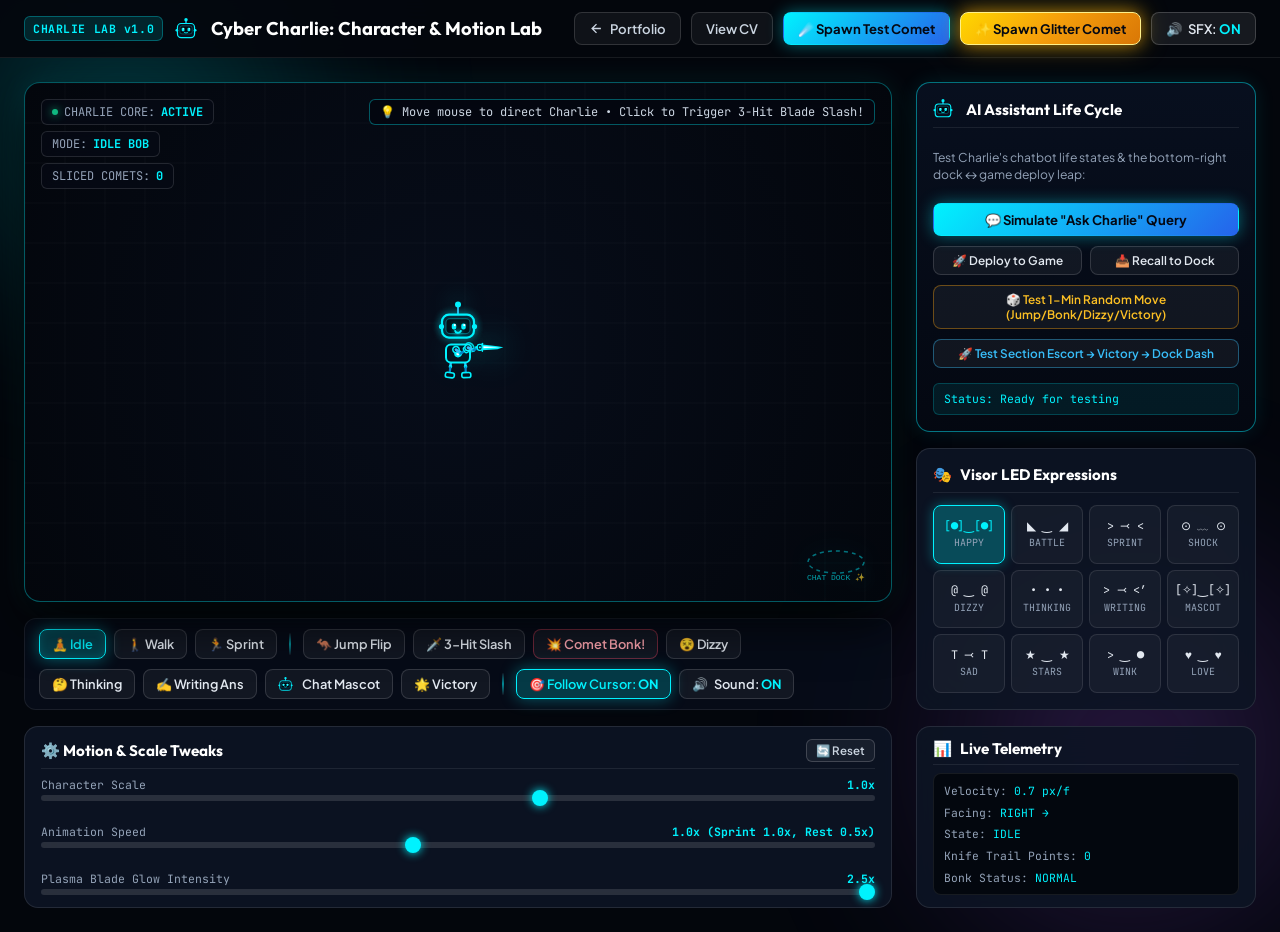
==== charlie-lab.html @ 0dcea4df "feat: integrate OpenAI Live LLM engine, Charlie Lab technical grounding & navigation, and mascot wri" ====
<!DOCTYPE html>
<html lang="en">

<head>
  <meta charset="UTF-8" />
  <meta name="viewport" content="width=device-width, initial-scale=1.0" />
  <title>Cyber Charlie Character Lab — Motion &amp; Expression Showcase</title>
  <meta name="description"
    content="Interactive Animation & Expression Lab for Charlie AI: Run cycle, walk cycle, jump, 3-hit knife slash, and cartoon hit reactions." />

  <!-- Google Fonts -->
  <link rel="preconnect" href="https://fonts.googleapis.com" />
  <link rel="preconnect" href="https://fonts.gstatic.com" crossorigin />
  <link
    href="https://fonts.googleapis.com/css2?family=JetBrains+Mono:wght@400;500;600;700&family=Outfit:wght@500;600;700;800&family=Plus+Jakarta+Sans:wght@400;500;600;700;800&display=swap"
    rel="stylesheet" />

  <link rel="icon" type="image/png" sizes="32x32" href="favicon-32x32.png" />
  <meta name="theme-color" content="#06080e" />

  <style>
    :root {
      --bg-main: #03060c;
      --bg-card: rgba(8, 14, 26, 0.85);
      --bg-panel: rgba(13, 20, 36, 0.9);
      --border-subtle: rgba(255, 255, 255, 0.08);
      --border-card: rgba(0, 242, 254, 0.3);
      --accent-cyan: #00f2fe;
      --accent-blue: #3b82f6;
      --accent-amber: #f59e0b;
      --accent-emerald: #10b981;
      --accent-rose: #f43f5e;
      --accent-violet: #a855f7;
      --font-sans: 'Plus Jakarta Sans', sans-serif;
      --font-mono: 'JetBrains Mono', monospace;
      --font-display: 'Outfit', sans-serif;
    }

    * {
      box-sizing: border-box;
      margin: 0;
      padding: 0;
    }

    body {
      background: var(--bg-main);
      color: #f8fafc;
      font-family: var(--font-sans);
      min-height: 100vh;
      overflow-x: hidden;
      display: flex;
      flex-direction: column;
    }

    /* Ambient Glows */
    .ambient-glow {
      position: fixed;
      pointer-events: none;
      border-radius: 50%;
      filter: blur(100px);
      z-index: 0;
      opacity: 0.35;
    }

    .glow-cyan {
      top: -100px;
      left: -100px;
      width: 450px;
      height: 450px;
      background: radial-gradient(circle, var(--accent-cyan), transparent 70%);
    }

    .glow-violet {
      bottom: -100px;
      right: -100px;
      width: 500px;
      height: 500px;
      background: radial-gradient(circle, var(--accent-violet), transparent 70%);
    }

    /* Top Bar */
    header.lab-topbar {
      position: sticky;
      top: 0;
      z-index: 100;
      background: rgba(4, 7, 14, 0.92);
      backdrop-filter: blur(16px);
      -webkit-backdrop-filter: blur(16px);
      border-bottom: 1px solid var(--border-subtle);
      padding: 12px 0;
      width: 100%;
    }

    .lab-topbar-container {
      max-width: 1320px;
      margin: 0 auto;
      padding: 0 24px;
      width: 100%;
      display: flex;
      align-items: center;
      justify-content: space-between;
      gap: 16px;
      box-sizing: border-box;
    }

    .lab-logo {
      display: flex;
      align-items: center;
      gap: 12px;
      color: #fff;
      cursor: default;
      user-select: none;
    }

    .lab-badge {
      font-family: var(--font-mono);
      font-size: 0.72rem;
      font-weight: 700;
      padding: 4px 8px;
      background: rgba(0, 242, 254, 0.12);
      color: var(--accent-cyan);
      border: 1px solid rgba(0, 242, 254, 0.3);
      border-radius: 6px;
      letter-spacing: 0.05em;
    }

    .lab-title {
      font-family: var(--font-display);
      font-size: 1.15rem;
      font-weight: 700;
      display: flex;
      align-items: center;
      gap: 8px;
    }

    .lab-nav-actions {
      display: flex;
      align-items: center;
      gap: 10px;
    }

    .btn {
      display: inline-flex;
      align-items: center;
      gap: 6px;
      padding: 7px 14px;
      font-size: 0.82rem;
      font-weight: 600;
      border-radius: 8px;
      cursor: pointer;
      text-decoration: none;
      transition: all 0.2s ease;
      border: 1px solid transparent;
      font-family: var(--font-sans);
    }

    .btn-ghost {
      background: rgba(255, 255, 255, 0.05);
      border-color: rgba(255, 255, 255, 0.14);
      color: #cbd5e1;
    }

    .btn-ghost:hover {
      background: rgba(255, 255, 255, 0.1);
      color: #fff;
    }

    .btn-primary {
      background: linear-gradient(135deg, #00f2fe 0%, #2563eb 100%);
      color: #040813;
      font-weight: 700;
      box-shadow: 0 0 16px rgba(0, 242, 254, 0.4);
    }

    .btn-primary:hover {
      box-shadow: 0 0 24px rgba(0, 242, 254, 0.6);
      transform: translateY(-1px);
    }

    .btn-secondary {
      background: rgba(255, 255, 255, 0.08);
      border-color: rgba(255, 255, 255, 0.18);
      color: #e2e8f0;
    }

    .btn-secondary:hover {
      background: rgba(255, 255, 255, 0.14);
      color: #fff;
    }

    .btn-glitter {
      background: linear-gradient(135deg, #ffd700 0%, #f59e0b 50%, #d97706 100%);
      color: #040813;
      font-weight: 700;
      border: 1px solid #fef08a;
      box-shadow: 0 0 16px rgba(245, 158, 11, 0.55), 0 0 28px rgba(255, 215, 0, 0.35);
      text-shadow: none;
    }

    .btn-glitter:hover {
      background: linear-gradient(135deg, #fff3a1 0%, #fbbf24 50%, #b45309 100%);
      box-shadow: 0 0 24px rgba(245, 158, 11, 0.85), 0 0 36px rgba(255, 215, 0, 0.55);
      transform: translateY(-1px);
      color: #000000;
    }

    /* Main Grid */
    main.lab-main {
      position: relative;
      z-index: 1;
      max-width: 1320px;
      margin: 0 auto;
      padding: 24px;
      width: 100%;
      display: grid;
      grid-template-columns: 1fr 340px;
      gap: 24px;
      flex: 1;
    }

    @media (max-width: 1024px) {
      main.lab-main {
        grid-template-columns: 1fr;
      }
    }

    /* Stage Canvas Area */
    .stage-container {
      display: flex;
      flex-direction: column;
      gap: 16px;
    }

    .canvas-card {
      position: relative;
      background: radial-gradient(circle at center, #070d1a 0%, #03060c 100%);
      border: 1px solid rgba(0, 242, 254, 0.35);
      border-radius: 16px;
      overflow: hidden;
      box-shadow: 0 20px 50px rgba(0, 0, 0, 0.8), 0 0 30px rgba(0, 242, 254, 0.1);
      height: 520px;
      cursor: crosshair !important;
    }

    #stageCanvas {
      width: 100%;
      height: 100%;
      display: block;
      cursor: crosshair !important;
    }

    /* Canvas Overlays */
    .stage-hud {
      position: absolute;
      top: 16px;
      left: 16px;
      right: 16px;
      display: flex;
      justify-content: space-between;
      align-items: flex-start;
      pointer-events: none;
      user-select: none;
      z-index: 10;
    }

    .hud-left-stack {
      display: flex;
      flex-direction: column;
      align-items: flex-start;
      gap: 6px;
    }

    .hud-chip {
      font-family: var(--font-mono);
      font-size: 0.75rem;
      padding: 4px 10px;
      border-radius: 6px;
      background: rgba(6, 10, 20, 0.85);
      border: 1px solid rgba(255, 255, 255, 0.12);
      backdrop-filter: blur(8px);
      display: inline-flex;
      align-items: center;
      gap: 6px;
      color: #94a3b8;
    }

    .hud-chip.hud-hint-chip {
      background: rgba(4, 7, 16, 0.85);
      border-color: rgba(0, 242, 254, 0.35);
      color: #cbd5e1;
      margin-left: auto;
      align-self: flex-start;
    }

    @media (max-width: 640px) {
      .stage-hud {
        flex-direction: column;
        gap: 8px;
      }

      .hud-chip.hud-hint-chip {
        margin-left: 0;
        align-self: stretch;
      }
    }

    .hud-chip strong {
      color: var(--accent-cyan);
    }

    .hud-dot {
      width: 6px;
      height: 6px;
      border-radius: 50%;
      background: var(--accent-emerald);
      box-shadow: 0 0 8px var(--accent-emerald);
      animation: pulseDot 1.5s infinite;
    }

    @keyframes pulseDot {

      0%,
      100% {
        opacity: 1;
        transform: scale(1);
      }

      50% {
        opacity: 0.4;
        transform: scale(0.8);
      }
    }

    /* Quick Action Strip below stage */
    .quick-actions-bar {
      display: flex;
      flex-direction: column;
      gap: 8px;
      background: var(--bg-card);
      border: 1px solid var(--border-subtle);
      border-radius: 12px;
      padding: 10px 14px;
      height: 92px;
      box-sizing: border-box;
      justify-content: space-between;
    }

    .quick-line {
      display: flex;
      align-items: center;
      gap: 8px;
      flex-wrap: wrap;
      width: 100%;
    }

    .quick-line.quick-line-bottom {
      justify-content: flex-start;
      gap: 8px;
    }

    .action-btn {
      background: rgba(255, 255, 255, 0.05);
      border: 1px solid rgba(255, 255, 255, 0.14);
      color: #e2e8f0;
      padding: 6px 12px;
      font-size: 0.8rem;
      font-weight: 600;
      border-radius: 8px;
      cursor: pointer;
      display: inline-flex;
      align-items: center;
      gap: 6px;
      transition: all 0.2s ease;
      font-family: var(--font-sans);
    }

    .action-btn:hover {
      background: rgba(0, 242, 254, 0.12);
      border-color: var(--accent-cyan);
      color: #fff;
      box-shadow: 0 0 12px rgba(0, 242, 254, 0.25);
    }

    .action-btn.active {
      background: rgba(0, 242, 254, 0.2);
      border-color: var(--accent-cyan);
      color: var(--accent-cyan);
      box-shadow: 0 0 16px rgba(0, 242, 254, 0.35);
    }

    /* Locomotion Base Stance Buttons (Idle / Walk / Sprint): Cyan Cyber Glow */
    .loco-btn.active {
      background: rgba(0, 242, 254, 0.22);
      border-color: var(--accent-cyan);
      color: var(--accent-cyan);
      box-shadow: 0 0 16px rgba(0, 242, 254, 0.40), inset 0 0 8px rgba(0, 242, 254, 0.15);
    }

    /* Action Trigger Buttons (Jump / Slash / Bonk / Dizzy / etc.): Amber Radiant Glow */
    .action-trigger-btn.active {
      background: rgba(245, 158, 11, 0.22);
      border-color: #f59e0b;
      color: #fbbf24;
      box-shadow: 0 0 16px rgba(245, 158, 11, 0.45), inset 0 0 8px rgba(245, 158, 11, 0.15);
    }

    .action-btn.btn-bonk {
      border-color: rgba(244, 63, 94, 0.4);
      color: #fda4af;
    }

    .action-btn.btn-bonk:hover {
      background: rgba(244, 63, 94, 0.2);
      border-color: var(--accent-rose);
      color: #fff;
      box-shadow: 0 0 16px rgba(244, 63, 94, 0.35);
    }

    .action-trigger-btn.btn-bonk.active {
      background: rgba(244, 63, 94, 0.26);
      border-color: var(--accent-rose);
      color: #fda4af;
      box-shadow: 0 0 16px rgba(244, 63, 94, 0.45);
    }

    /* Elegant Vertical Divider separating Base Movement from Action Triggers */
    .quick-divider {
      width: 1.5px;
      height: 22px;
      background: linear-gradient(180deg, rgba(255, 255, 255, 0.05) 0%, rgba(0, 242, 254, 0.55) 50%, rgba(255, 255, 255, 0.05) 100%);
      margin: 0 4px;
      align-self: center;
      flex-shrink: 0;
      border-radius: 1px;
    }

    /* Right Control Deck */
    .control-deck {
      display: flex;
      flex-direction: column;
      gap: 16px;
    }

    .control-card {
      background: var(--bg-panel);
      border: 1px solid rgba(255, 255, 255, 0.1);
      border-radius: 14px;
      padding: 16px;
      backdrop-filter: blur(20px);
    }

    #cardAiLifecycle {
      height: 350px;
      box-sizing: border-box;
      display: flex;
      flex-direction: column;
      justify-content: space-between;
      padding: 16px;
      overflow: hidden;
    }

    #cardAiLifecycle .button-stack {
      display: flex;
      flex-direction: column;
      gap: 7px;
    }

    #cardAiLifecycle #chatStatusText {
      margin-top: 6px !important;
      max-height: 70px;
      overflow-y: auto;
      overflow-x: hidden;
      overscroll-behavior: contain;
      box-sizing: border-box;
      line-height: 1.42;
      word-break: break-word;
      scrollbar-width: thin;
      scrollbar-color: rgba(0, 242, 254, 0.45) rgba(0, 242, 254, 0.05);
    }

    #cardAiLifecycle #chatStatusText::-webkit-scrollbar {
      width: 4px;
    }

    #cardAiLifecycle #chatStatusText::-webkit-scrollbar-track {
      background: rgba(0, 242, 254, 0.05);
      border-radius: 4px;
    }

    #cardAiLifecycle #chatStatusText::-webkit-scrollbar-thumb {
      background: rgba(0, 242, 254, 0.4);
      border-radius: 4px;
    }

    #cardAiLifecycle #chatStatusText::-webkit-scrollbar-thumb:hover {
      background: rgba(0, 242, 254, 0.85);
    }

    #cardVisorLed {
      height: 262px;
      box-sizing: border-box;
      display: flex;
      flex-direction: column;
      padding: 16px;
    }

    #cardVisorLed .face-grid {
      flex: 1;
      display: grid;
      grid-template-columns: repeat(4, 1fr);
      grid-template-rows: repeat(3, 1fr);
      gap: 6px;
    }

    #cardVisorLed .face-btn {
      padding: 5px 3px;
      justify-content: center;
      min-width: 0;
    }

    .control-card h3 {
      font-family: var(--font-display);
      font-size: 0.95rem;
      font-weight: 700;
      color: #fff;
      margin-bottom: 12px;
      display: flex;
      align-items: center;
      gap: 8px;
      border-bottom: 1px solid rgba(255, 255, 255, 0.08);
      padding-bottom: 8px;
    }

    .button-grid {
      display: grid;
      grid-template-columns: 1fr 1fr;
      gap: 8px;
    }

    .slider-row {
      display: flex;
      flex-direction: column;
      gap: 6px;
      margin-bottom: 12px;
    }

    #cardMotionTweaks,
    #cardTelemetry {
      height: 182px;
      box-sizing: border-box;
      display: flex;
      flex-direction: column;
      padding: 12px 16px;
    }

    #cardMotionTweaks h3,
    #cardTelemetry h3 {
      margin-bottom: 8px;
      padding-bottom: 6px;
    }

    #cardMotionTweaks .tweaks-slider-stack {
      flex: 1;
      display: flex;
      flex-direction: column;
      justify-content: space-between;
    }

    #cardMotionTweaks .slider-row {
      margin-bottom: 0;
      gap: 3px;
    }

    #cardTelemetry .telemetry-box {
      flex: 1;
      display: flex;
      flex-direction: column;
      justify-content: space-around;
      margin-bottom: 0;
      padding: 6px 10px;
      font-size: 0.71rem;
      line-height: 1.35;
    }

    @media (max-width: 1024px) {

      .quick-actions-bar,
      #cardAiLifecycle,
      #cardVisorLed,
      #cardMotionTweaks,
      #cardTelemetry {
        height: auto;
        min-height: 170px;
      }
    }

    .slider-label {
      display: flex;
      justify-content: space-between;
      font-family: var(--font-mono);
      font-size: 0.72rem;
      color: #94a3b8;
    }

    .slider-label span:last-child {
      color: var(--accent-cyan);
      font-weight: 700;
    }

    input[type="range"] {
      -webkit-appearance: none;
      width: 100%;
      height: 6px;
      border-radius: 3px;
      background: rgba(255, 255, 255, 0.12);
      outline: none;
    }

    input[type="range"]::-webkit-slider-thumb {
      -webkit-appearance: none;
      width: 16px;
      height: 16px;
      border-radius: 50%;
      background: var(--accent-cyan);
      box-shadow: 0 0 10px var(--accent-cyan);
      cursor: pointer;
    }

    /* Face Expression Buttons */
    .face-grid {
      display: grid;
      grid-template-columns: repeat(4, 1fr);
      grid-template-rows: repeat(3, 1fr);
      gap: 6px;
    }

    .face-btn {
      background: rgba(255, 255, 255, 0.04);
      border: 1px solid rgba(255, 255, 255, 0.1);
      border-radius: 8px;
      padding: 6px 3px;
      font-family: var(--font-mono);
      font-size: 0.75rem;
      color: #e2e8f0;
      cursor: pointer;
      display: flex;
      flex-direction: column;
      align-items: center;
      justify-content: center;
      gap: 3px;
      transition: all 0.2s ease;
      overflow: hidden;
    }

    .face-btn:hover {
      background: rgba(0, 242, 254, 0.15);
      border-color: var(--accent-cyan);
      color: #fff;
    }

    .face-btn.active {
      background: rgba(0, 242, 254, 0.25);
      border-color: var(--accent-cyan);
      color: var(--accent-cyan);
      box-shadow: 0 0 12px rgba(0, 242, 254, 0.35);
    }

    .face-preview {
      font-size: 0.74rem;
      white-space: nowrap !important;
      line-height: 1.1;
      letter-spacing: -0.3px;
      display: inline-block;
    }

    .face-tag {
      font-size: 0.62rem;
      text-transform: uppercase;
      color: #94a3b8;
    }

    /* Telemetry Diagnostics Box */
    .telemetry-box {
      font-family: var(--font-mono);
      font-size: 0.72rem;
      color: #94a3b8;
      background: rgba(3, 6, 12, 0.85);
      border: 1px solid rgba(255, 255, 255, 0.08);
      border-radius: 8px;
      padding: 10px;
      line-height: 1.6;
    }

    .telemetry-box strong {
      color: #e2e8f0;
    }

    .telemetry-val {
      color: var(--accent-cyan);
    }
  </style>
</head>

<body>
  <div class="ambient-glow glow-cyan"></div>
  <div class="ambient-glow glow-violet"></div>

  <!-- Top Bar -->
  <header class="lab-topbar">
    <div class="lab-topbar-container">
      <div class="lab-logo">
        <span class="lab-badge">CHARLIE LAB v1.0</span>
        <span class="lab-title">
          <svg width="22" height="22" viewBox="0 0 36 36" fill="none"
            style="vertical-align: -4px; display: inline-block; margin-right: 6px;">
            <line x1="18" y1="3" x2="18" y2="9" stroke="#38bdf8" stroke-width="2.2" stroke-linecap="round" />
            <circle cx="18" cy="3" r="2.8" fill="#00f2fe" />
            <rect x="4" y="9" width="28" height="23" rx="6" fill="#090f1f" stroke="#00f2fe" stroke-width="2" />
            <circle cx="3" cy="20" r="2.2" fill="#00f2fe" />
            <circle cx="33" cy="20" r="2.2" fill="#00f2fe" />
            <rect x="8" y="13" width="20" height="13" rx="3.5" fill="#02060f" stroke="rgba(0, 242, 254, 0.45)"
              stroke-width="1" />
            <rect x="11" y="16" width="4.5" height="5.5" rx="1.5" fill="#00f2fe" />
            <circle cx="14" cy="17.5" r="0.9" fill="#ffffff" />
            <rect x="20.5" y="16" width="4.5" height="5.5" rx="1.5" fill="#00f2fe" />
            <circle cx="23.5" cy="17.5" r="0.9" fill="#ffffff" />
            <path d="M15 23.5 Q18 26 21 23.5" stroke="#00f2fe" stroke-width="1.4" stroke-linecap="round" fill="none" />
          </svg>Cyber Charlie: Character &amp; Motion Lab
        </span>
      </div>

      <div class="lab-nav-actions">
        <a href="index.html" class="btn btn-ghost">
          <svg width="15" height="15" viewBox="0 0 24 24" fill="none" stroke="currentColor" stroke-width="2.2">
            <path d="M19 12H5M12 19l-7-7 7-7" />
          </svg>
          <span>Portfolio</span>
        </a>
        <a href="cv.html" class="btn btn-ghost"><span>View CV</span></a>
        <button type="button" class="btn btn-primary" id="spawnCometBtn">
          <span>☄️ Spawn Test Comet</span>
        </button>
        <button type="button" class="btn btn-glitter" id="spawnGlitterBtn"
          title="Spawn a Rare Celestial Glitter Comet (Catch/shatter to activate 5.5s Holo-Shield!)">
          <span>✨ Spawn Glitter Comet</span>
        </button>
        <button type="button" class="btn btn-secondary" id="btnLabSound" title="Toggle Lab Sound Effects (SFX)">
          <span id="labSoundIcon">🔊</span>
          <span>SFX: <strong id="labSoundState">ON</strong></span>
        </button>
      </div>
    </div>
  </header>

  <!-- Main Showcase Grid -->
  <main class="lab-main">

    <!-- Left Stage Canvas Column -->
    <div class="stage-container">
      <div class="canvas-card">
        <div class="stage-hud">
          <div class="hud-left-stack">
            <div class="hud-chip"><span class="hud-dot"></span> CHARLIE CORE: <strong>ACTIVE</strong></div>
            <div class="hud-chip">MODE: <strong id="hudMode">IDLE BOB</strong></div>
            <div class="hud-chip">SLICED COMETS: <strong id="hudSlices">0</strong></div>
          </div>
          <div class="hud-chip hud-hint-chip"><span>💡 Move mouse to direct Charlie &bull; Click to Trigger 3-Hit Blade
              Slash!</span></div>
        </div>

        <canvas id="stageCanvas"></canvas>
      </div>

      <!-- Quick Action Strip (Balanced 2-Line Layout with Vertical Separators) -->
      <div class="quick-actions-bar">
        <!-- Line 1: Locomotion Stance & Combat/Movement Stunts -->
        <div class="quick-line quick-line-top">
          <!-- Locomotion Stance Modes (Base Movement: Exactly one always active) -->
          <button type="button" class="action-btn loco-btn active" id="btnIdle" data-mode="idle"
            title="Combat Idle: Hover &amp; Bob while following cursor">🧘 Idle</button>
          <button type="button" class="action-btn loco-btn" id="btnWalk" data-mode="walk"
            title="Walk: Articulated Stride towards cursor">🚶 Walk</button>
          <button type="button" class="action-btn loco-btn" id="btnRun" data-mode="run"
            title="Sprint: Supersonic Run towards cursor">🏃 Sprint</button>

          <!-- Visual Vertical Separator between Base Locomotion State and Action Triggers -->
          <div class="quick-divider" title="Current Locomotion Mode | Action Stunts"></div>

          <!-- Action Triggers: Combat & Movement Stunts -->
          <button type="button" class="action-btn action-trigger-btn" id="btnJump" data-action="jump"
            title="Aerial 360° Somersault Flip">🦘 Jump Flip</button>
          <button type="button" class="action-btn action-trigger-btn" id="btnSlash" data-action="slash"
            title="Astra Plasma Blade 4-Phase Combo Slash">🗡️ 3-Hit Slash</button>
          <button type="button" class="action-btn action-trigger-btn btn-bonk" id="btnBonk" data-action="bonk"
            title="Comet Bonk Stun Simulation">💥 Comet Bonk!</button>
          <button type="button" class="action-btn action-trigger-btn" id="btnDizzy" data-action="dizzy"
            title="Dizzy Wobble &amp; Orbiting Stars">😵 Dizzy</button>
        </div>

        <!-- Line 2: AI Companion Modes, Victory, Vertical Separator & Laboratory System Controls -->
        <div class="quick-line quick-line-bottom">
          <!-- Companion & AI Action Stunts -->
          <button type="button" class="action-btn action-trigger-btn" id="btnThinking" data-action="thinking"
            title="AI Agent Thinking with Holographic Gear">🤔 Thinking</button>
          <button type="button" class="action-btn action-trigger-btn" id="btnWriting" data-action="writing"
            title="AI Agent Writing Answer on Holographic Pad">✍️ Writing Ans</button>
          <button type="button" class="action-btn action-trigger-btn" id="btnWaiting" data-action="waiting"
            title="Restful Chatbot Companion Mode">
            <svg width="15" height="15" viewBox="0 0 36 36" fill="none"
              style="vertical-align: -2px; display: inline-block; margin-right: 3px;">
              <line x1="18" y1="3" x2="18" y2="9" stroke="#38bdf8" stroke-width="2.2" stroke-linecap="round" />
              <circle cx="18" cy="3" r="2.8" fill="#00f2fe" />
              <rect x="4" y="9" width="28" height="23" rx="6" fill="#090f1f" stroke="#00f2fe" stroke-width="2" />
              <circle cx="3" cy="20" r="2.2" fill="#00f2fe" />
              <circle cx="33" cy="20" r="2.2" fill="#00f2fe" />
              <rect x="8" y="13" width="20" height="13" rx="3.5" fill="#02060f" stroke="rgba(0, 242, 254, 0.45)"
                stroke-width="1" />
              <rect x="11" y="16" width="4.5" height="5.5" rx="1.5" fill="#00f2fe" />
              <circle cx="14" cy="17.5" r="0.9" fill="#ffffff" />
              <rect x="20.5" y="16" width="4.5" height="5.5" rx="1.5" fill="#00f2fe" />
              <circle cx="23.5" cy="17.5" r="0.9" fill="#ffffff" />
              <path d="M15 23.5 Q18 26 21 23.5" stroke="#00f2fe" stroke-width="1.4" stroke-linecap="round"
                fill="none" />
            </svg>Chat Mascot
          </button>
          <button type="button" class="action-btn action-trigger-btn" id="btnVictory" data-action="victory"
            title="Celebratory Victory Spin &amp; Joy Sparks">🌟 Victory</button>

          <!-- Vertical Separator after Victory -->
          <div class="quick-divider" title="Victory | System Controls"></div>

          <!-- Secondary Options: Follow Cursor, Sound -->
          <button type="button" class="action-btn active" id="btnFollowMouse" title="Toggle real-time cursor following">
            <span>🎯 Follow Cursor: <strong id="followState">ON</strong></span>
          </button>
          <button type="button" class="action-btn" id="btnLabSoundQuick" title="Toggle Lab Sound Effects (SFX)">
            <span id="labSoundQuickIcon">🔊</span>
            <span>Sound: <strong id="labSoundQuickState">ON</strong></span>
          </button>
        </div>
      </div>

      <!-- Physics & Scale Controls -->
      <div class="control-card" id="cardMotionTweaks">
        <h3 style="display: flex; align-items: center; justify-content: space-between;">
          <span><span>⚙️</span> Motion &amp; Scale Tweaks</span>
          <button type="button" class="btn btn-ghost" id="btnResetTweaks"
            title="Reset Scale, Speed &amp; Glow to Defaults"
            style="padding: 3px 9px; font-size: 0.72rem; gap: 4px; border-radius: 6px; border-color: rgba(255,255,255,0.18);">
            <span>🔄 Reset</span>
          </button>
        </h3>

        <div class="tweaks-slider-stack">
          <div class="slider-row">
            <div class="slider-label">
              <span>Character Scale</span>
              <span id="scaleVal">1.0x</span>
            </div>
            <input type="range" id="scaleSlider" min="0.25" max="1.5" step="0.05" value="1.0" />
          </div>

          <div class="slider-row">
            <div class="slider-label">
              <span>Animation Speed</span>
              <span id="speedVal">1.0x (Sprint 1.0x, Rest 0.5x)</span>
            </div>
            <input type="range" id="speedSlider" min="0.2" max="2.0" step="0.1" value="1.0" />
          </div>

          <div class="slider-row">
            <div class="slider-label">
              <span>Plasma Blade Glow Intensity</span>
              <span id="glowVal">2.5x</span>
            </div>
            <input type="range" id="glowSlider" min="0.4" max="2.5" step="0.1" value="2.5" />
          </div>
        </div>
      </div>
    </div>

    <!-- Right Control Deck -->
    <aside class="control-deck">

      <!-- AI Assistant & Chatbot Life Cycle Simulator -->
      <div class="control-card" id="cardAiLifecycle"
        style="border-color: rgba(0, 242, 254, 0.45); background: linear-gradient(180deg, rgba(8, 16, 32, 0.95), rgba(4, 8, 18, 0.95)); box-shadow: 0 0 20px rgba(0, 242, 254, 0.1);">
        <h3>
          <span
            style="display: inline-flex; align-items: center; justify-content: center; vertical-align: middle; margin-right: 5px;">
            <svg width="20" height="20" viewBox="0 0 36 36" fill="none">
              <line x1="18" y1="3" x2="18" y2="9" stroke="#38bdf8" stroke-width="2.2" stroke-linecap="round" />
              <circle cx="18" cy="3" r="2.8" fill="#00f2fe" />
              <rect x="4" y="9" width="28" height="23" rx="6" fill="#090f1f" stroke="#00f2fe" stroke-width="2" />
              <circle cx="3" cy="20" r="2.2" fill="#00f2fe" />
              <circle cx="33" cy="20" r="2.2" fill="#00f2fe" />
              <rect x="8" y="13" width="20" height="13" rx="3.5" fill="#02060f" stroke="rgba(0, 242, 254, 0.45)"
                stroke-width="1" />
              <rect x="11" y="16" width="4.5" height="5.5" rx="1.5" fill="#00f2fe" />
              <circle cx="14" cy="17.5" r="0.9" fill="#ffffff" />
              <rect x="20.5" y="16" width="4.5" height="5.5" rx="1.5" fill="#00f2fe" />
              <circle cx="23.5" cy="17.5" r="0.9" fill="#ffffff" />
              <path d="M15 23.5 Q18 26 21 23.5" stroke="#00f2fe" stroke-width="1.4" stroke-linecap="round"
                fill="none" />
            </svg>
          </span>AI Assistant Life Cycle
        </h3>
        <p style="font-size: 0.76rem; color: #94a3b8; margin-bottom: 12px; line-height: 1.4;">
          Test Charlie's chatbot life states &amp; the bottom-right dock &harr; game deploy leap:
        </p>
        <div class="button-stack" style="display: flex; flex-direction: column; gap: 10px;">
          <button type="button" class="btn btn-primary" id="btnSimulateChat"
            style="width: 100%; justify-content: center;">
            <span>💬 Simulate "Ask Charlie" Query</span>
          </button>
          <div style="display: grid; grid-template-columns: 1fr 1fr; gap: 8px;">
            <button type="button" class="action-btn" id="btnDeployGame"
              style="justify-content: center; font-size: 0.74rem;">
              <span>🚀 Deploy to Game</span>
            </button>
            <button type="button" class="action-btn" id="btnRecallDock"
              style="justify-content: center; font-size: 0.74rem;">
              <span>📥 Recall to Dock</span>
            </button>
          </div>
          <button type="button" class="action-btn" id="btnSpontaneousTest"
            style="width: 100%; justify-content: center; font-size: 0.74rem; border-color: rgba(245, 158, 11, 0.4); color: #fbbf24;">
            <span>🎲 Test 1-Min Random Move (Jump/Bonk/Dizzy/Victory)</span>
          </button>
          <button type="button" class="action-btn" id="btnTestEscort"
            style="width: 100%; justify-content: center; font-size: 0.74rem; border-color: rgba(56, 189, 248, 0.4); color: #38bdf8;">
            <span>🚀 Test Section Escort &rarr; Victory &rarr; Dock Dash</span>
          </button>
        </div>
        <div id="chatStatusText"
          style="margin-top: 6px; font-family: var(--font-mono); font-size: 0.72rem; color: var(--accent-cyan); background: rgba(0,242,254,0.08); padding: 7px 10px; border-radius: 6px; border: 1px solid rgba(0,242,254,0.2); text-align: left; max-height: 70px; overflow-y: auto; overflow-x: hidden; box-sizing: border-box;">
          Status: Ready for testing
        </div>
      </div>

      <!-- Expression Matrix -->
      <div class="control-card" id="cardVisorLed">
        <h3><span>🎭</span> Visor LED Expressions</h3>
        <div class="face-grid">
          <button type="button" class="face-btn active" data-face="happy" title="Happy Cyber Visor">
            <span class="face-preview">[●]‿[●]</span>
            <span class="face-tag">Happy</span>
          </button>
          <button type="button" class="face-btn" data-face="battle" title="Combat Battle Visor">
            <span class="face-preview">◣ ‿ ◢</span>
            <span class="face-tag">Battle</span>
          </button>
          <button type="button" class="face-btn" data-face="sprint" title="Supersonic Sprint Visor">
            <span class="face-preview">&gt; ⤙ &lt;</span>
            <span class="face-tag">Sprint</span>
          </button>
          <button type="button" class="face-btn" data-face="shocked" title="Electric Shock Visor">
            <span class="face-preview">⊙ ﹏ ⊙</span>
            <span class="face-tag">Shock</span>
          </button>
          <button type="button" class="face-btn" data-face="dizzy" title="Dizzy Stun Visor">
            <span class="face-preview">@ ‿ @</span>
            <span class="face-tag">Dizzy</span>
          </button>
          <button type="button" class="face-btn" data-face="thinking" title="Thinking Visor">
            <span class="face-preview">• • •</span>
            <span class="face-tag">Thinking</span>
          </button>
          <button type="button" class="face-btn" data-face="writing" title="Focused Writing Visor (Sweat Drop)">
            <span class="face-preview">&gt; ⤙ &lt;’</span>
            <span class="face-tag">Writing</span>
          </button>
          <button type="button" class="face-btn" data-face="waiting" title="AI Chatbot Mascot Visor">
            <span class="face-preview">[✧]‿[✧]</span>
            <span class="face-tag">Mascot</span>
          </button>
          <button type="button" class="face-btn" data-face="sad" title="Sad Visor">
            <span class="face-preview">T ⤙ T</span>
            <span class="face-tag">Sad</span>
          </button>
          <button type="button" class="face-btn" data-face="victory" title="Celebratory Stars Visor">
            <span class="face-preview">★ ‿ ★</span>
            <span class="face-tag">Stars</span>
          </button>
          <button type="button" class="face-btn" data-face="wink" title="Playful Wink Visor">
            <span class="face-preview">&gt; ‿ ●</span>
            <span class="face-tag">Wink</span>
          </button>
          <button type="button" class="face-btn" data-face="love" title="Cyber Pink Heart Eyes Visor">
            <span class="face-preview">♥ ‿ ♥</span>
            <span class="face-tag">Love</span>
          </button>
        </div>
      </div>

      <!-- Live Telemetry Box -->
      <div class="control-card" id="cardTelemetry">
        <h3><span>📊</span> Live Telemetry</h3>
        <div class="telemetry-box">
          <div>Velocity: <span class="telemetry-val" id="telSpeed">0.0 px/f</span></div>
          <div>Facing: <span class="telemetry-val" id="telFacing">RIGHT &rarr;</span></div>
          <div>State: <span class="telemetry-val" id="telState">IDLE</span></div>
          <div>Knife Trail Points: <span class="telemetry-val" id="telTrails">0</span></div>
          <div>Bonk Status: <span class="telemetry-val" id="telBonk">NORMAL</span></div>
        </div>
      </div>

    </aside>

  </main>

  <script>
    /* =========================================================================
       Cyber Charlie Lab Sound Effects Engine (Procedural Web Audio Synth)
       ========================================================================= */
    class LabSoundEngine {
      constructor() {
        this.ctx = null;
        this.isMuted = false;
        try {
          this.isMuted = localStorage.getItem('charlie_lab_sfx_muted') === 'true';
        } catch (e) { }
      }

      init() {
        if (this.ctx) return;
        try {
          const AudioCtx = window.AudioContext || window.webkitAudioContext;
          this.ctx = new AudioCtx();
        } catch (e) {
          console.warn('Web Audio not supported', e);
        }
      }

      ensureContext() {
        this.init();
        if (this.ctx && this.ctx.state === 'suspended') {
          this.ctx.resume().catch(() => { });
        }
      }

      setMuted(muted) {
        this.isMuted = muted;
        try {
          localStorage.setItem('charlie_lab_sfx_muted', muted ? 'true' : 'false');
        } catch (e) { }
      }

      toggleMute() {
        this.setMuted(!this.isMuted);
        return this.isMuted;
      }

      playLaserSlice() {
        if (this.isMuted) return;
        this.ensureContext();
        if (!this.ctx) return;
        try {
          const now = this.ctx.currentTime;
          const osc = this.ctx.createOscillator();
          const gain = this.ctx.createGain();
          osc.type = 'sawtooth';
          osc.frequency.setValueAtTime(880, now);
          osc.frequency.exponentialRampToValueAtTime(220, now + 0.08);
          gain.gain.setValueAtTime(0.20, now);
          gain.gain.exponentialRampToValueAtTime(0.001, now + 0.09);
          osc.connect(gain);
          gain.connect(this.ctx.destination);
          osc.start(now);
          osc.stop(now + 0.10);
        } catch (e) { }
      }

      playLaserDeflect() {
        if (this.isMuted) return;
        this.ensureContext();
        if (!this.ctx) return;
        try {
          const now = this.ctx.currentTime;
          const osc = this.ctx.createOscillator();
          const gain = this.ctx.createGain();
          osc.type = 'sawtooth';
          osc.frequency.setValueAtTime(1400, now);
          osc.frequency.exponentialRampToValueAtTime(380, now + 0.11);
          gain.gain.setValueAtTime(0.22, now);
          gain.gain.exponentialRampToValueAtTime(0.001, now + 0.11);
          osc.connect(gain);
          gain.connect(this.ctx.destination);
          osc.start(now);
          osc.stop(now + 0.12);
        } catch (e) { }
      }

      playComboDing() {
        if (this.isMuted) return;
        this.ensureContext();
        if (!this.ctx) return;
        try {
          const now = this.ctx.currentTime;
          const osc = this.ctx.createOscillator();
          const gain = this.ctx.createGain();
          osc.type = 'sine';
          osc.frequency.setValueAtTime(1046.50, now);
          osc.frequency.exponentialRampToValueAtTime(1318.51, now + 0.08);
          gain.gain.setValueAtTime(0.25, now);
          gain.gain.exponentialRampToValueAtTime(0.001, now + 0.22);
          osc.connect(gain);
          gain.connect(this.ctx.destination);
          osc.start(now);
          osc.stop(now + 0.24);
        } catch (e) { }
      }

      playJump() {
        if (this.isMuted) return;
        this.ensureContext();
        if (!this.ctx) return;
        try {
          const now = this.ctx.currentTime;
          const osc = this.ctx.createOscillator();
          const gain = this.ctx.createGain();
          osc.type = 'sine';
          osc.frequency.setValueAtTime(320, now);
          osc.frequency.exponentialRampToValueAtTime(880, now + 0.18);
          gain.gain.setValueAtTime(0.22, now);
          gain.gain.exponentialRampToValueAtTime(0.001, now + 0.22);
          osc.connect(gain);
          gain.connect(this.ctx.destination);
          osc.start(now);
          osc.stop(now + 0.24);
        } catch (e) { }
      }

      playBonk() {
        if (this.isMuted) return;
        this.ensureContext();
        if (!this.ctx) return;
        try {
          const now = this.ctx.currentTime;
          const osc = this.ctx.createOscillator();
          const gain = this.ctx.createGain();
          osc.type = 'triangle';
          osc.frequency.setValueAtTime(440, now);
          osc.frequency.exponentialRampToValueAtTime(140, now + 0.16);
          gain.gain.setValueAtTime(0.32, now);
          gain.gain.exponentialRampToValueAtTime(0.001, now + 0.18);
          osc.connect(gain);
          gain.connect(this.ctx.destination);
          osc.start(now);
          osc.stop(now + 0.20);
        } catch (e) { }
      }

      playDizzy() {
        if (this.isMuted) return;
        this.ensureContext();
        if (!this.ctx) return;
        try {
          const now = this.ctx.currentTime;
          const osc = this.ctx.createOscillator();
          const gain = this.ctx.createGain();
          osc.type = 'sine';
          osc.frequency.setValueAtTime(520, now);
          osc.frequency.linearRampToValueAtTime(420, now + 0.12);
          osc.frequency.linearRampToValueAtTime(480, now + 0.24);
          osc.frequency.linearRampToValueAtTime(360, now + 0.38);
          osc.frequency.linearRampToValueAtTime(260, now + 0.55);
          gain.gain.setValueAtTime(0.24, now);
          gain.gain.exponentialRampToValueAtTime(0.001, now + 0.58);
          osc.connect(gain);
          gain.connect(this.ctx.destination);
          osc.start(now);
          osc.stop(now + 0.60);
        } catch (e) { }
      }

      playFanfare() {
        if (this.isMuted) return;
        this.ensureContext();
        if (!this.ctx) return;
        try {
          const now = this.ctx.currentTime;
          const chord = [523.25, 659.25, 783.99, 1046.50];
          chord.forEach((freq, idx) => {
            const start = now + (idx * 0.07);
            const osc = this.ctx.createOscillator();
            const gain = this.ctx.createGain();
            osc.type = 'triangle';
            osc.frequency.setValueAtTime(freq, start);
            gain.gain.setValueAtTime(0.001, start);
            gain.gain.linearRampToValueAtTime(0.26, start + 0.02);
            gain.gain.exponentialRampToValueAtTime(0.001, start + (idx === 3 ? 0.45 : 0.15));
            osc.connect(gain);
            gain.connect(this.ctx.destination);
            osc.start(start);
            osc.stop(start + 0.50);
          });
        } catch (e) { }
      }
    }

    const sound = new LabSoundEngine();

    // Global gesture unlock for lab audio
    ['click', 'pointerdown', 'keydown', 'touchstart'].forEach(evt => {
      window.addEventListener(evt, () => sound.ensureContext(), { passive: true });
    });

    /* =========================================================================
       Cyber Charlie Character Engine (Standalone Prototype & Preview)
       ========================================================================= */
    const canvas = document.getElementById('stageCanvas');
    const ctx = canvas.getContext('2d');

    // UI Hooks
    const hudMode = document.getElementById('hudMode');
    const hudSlices = document.getElementById('hudSlices');
    const telSpeed = document.getElementById('telSpeed');
    const telFacing = document.getElementById('telFacing');
    const telState = document.getElementById('telState');
    const telTrails = document.getElementById('telTrails');
    const telBonk = document.getElementById('telBonk');
    const scaleSlider = document.getElementById('scaleSlider');
    const scaleVal = document.getElementById('scaleVal');
    const speedSlider = document.getElementById('speedSlider');
    const speedVal = document.getElementById('speedVal');
    const glowSlider = document.getElementById('glowSlider');
    const glowVal = document.getElementById('glowVal');
    const followBtn = document.getElementById('btnFollowMouse');
    const followState = document.getElementById('followState');

    let slicedCount = 0;
    let followCursor = true;
    let charlieScale = 1.0;
    let animSpeed = 1.0;
    let glowMult = 2.5;

    // Resize Canvas
    function resizeCanvas() {
      const rect = canvas.getBoundingClientRect();
      canvas.width = rect.width * window.devicePixelRatio;
      canvas.height = rect.height * window.devicePixelRatio;
      ctx.scale(window.devicePixelRatio, window.devicePixelRatio);
    }
    window.addEventListener('resize', resizeCanvas);
    resizeCanvas();

    // Mouse Coordinates
    const mouse = {
      x: canvas.clientWidth / 2,
      y: canvas.clientHeight / 2,
      isHovered: false
    };

    canvas.addEventListener('mousemove', (e) => {
      const rect = canvas.getBoundingClientRect();
      mouse.x = e.clientX - rect.left;
      mouse.y = e.clientY - rect.top;
      mouse.isHovered = true;
    });

    canvas.addEventListener('mouseleave', () => {
      mouse.isHovered = false;
    });

    // Test Comets Array
    const comets = [];
    let sliceCount = 0;

    class TestComet {
      constructor(x, y, isGlittery = false) {
        this.x = x || Math.random() * canvas.clientWidth;
        this.y = y || -40;
        this.isGlittery = isGlittery;
        this.vx = (Math.random() - 0.5) * 1.5;
        this.vy = isGlittery ? 2.0 : (Math.random() * 2.5 + 2.0);
        this.radius = isGlittery ? 15 : (Math.random() * 8 + 12);
        this.color = isGlittery ? '#ffd700' : (Math.random() > 0.5 ? '#00f2fe' : '#f59e0b');
        this.isSliced = false;
        this.sliceAngle = 0;
        this.glitterAngle = Math.random() * Math.PI * 2;
      }
      update() {
        this.x += this.vx;
        this.y += this.vy;
        if (this.isGlittery) {
          this.glitterAngle += 0.08;
          if (Math.random() < 0.25) {
            addSparks(this.x, this.y, Math.random() > 0.5 ? '#ffd700' : '#00f2fe', 1);
          }
        }
      }
      draw(c) {
        c.save();
        if (this.isGlittery) {
          // 1. Radiant celestial tail streak
          const tailX = this.x - (this.vx * 14);
          const tailY = this.y - (this.vy * 14);
          const tailGrad = c.createLinearGradient(this.x, this.y, tailX, tailY);
          tailGrad.addColorStop(0, '#fffbeb');
          tailGrad.addColorStop(0.25, '#ffd700');
          tailGrad.addColorStop(0.65, '#00f2fe');
          tailGrad.addColorStop(1, 'transparent');
          c.beginPath();
          c.moveTo(this.x, this.y);
          c.lineTo(tailX, tailY);
          c.strokeStyle = tailGrad;
          c.lineWidth = 4.2;
          c.lineCap = 'round';
          c.shadowColor = '#ffd700';
          c.shadowBlur = 18;
          c.stroke();

          // 2. Radiant iridescent gold & cyan celestial aura
          c.shadowColor = '#ffd700';
          c.shadowBlur = 24;
          const radGrad = c.createRadialGradient(this.x, this.y, 2, this.x, this.y, this.radius * 1.8);
          radGrad.addColorStop(0, 'rgba(255, 255, 255, 0.98)');
          radGrad.addColorStop(0.25, 'rgba(255, 215, 0, 0.88)');
          radGrad.addColorStop(0.65, 'rgba(0, 242, 254, 0.50)');
          radGrad.addColorStop(1, 'transparent');
          c.fillStyle = radGrad;
          c.beginPath();
          c.arc(this.x, this.y, this.radius * 1.8, 0, Math.PI * 2);
          c.fill();

          // 3. Solid Brilliant Pure White Core
          c.beginPath();
          c.arc(this.x, this.y, 4.5, 0, Math.PI * 2);
          c.fillStyle = '#ffffff';
          c.shadowColor = '#00f2fe';
          c.shadowBlur = 12;
          c.fill();

          // 4. Rotating diamond stardust sparkles (✦)
          for (let s = 0; s < 3; s++) {
            const a = this.glitterAngle + (s * Math.PI * 2 / 3);
            const sx = this.x + Math.cos(a) * (this.radius + 8);
            const sy = this.y + Math.sin(a) * (this.radius + 8);
            c.fillStyle = s === 0 ? '#ffd700' : (s === 1 ? '#00f2fe' : '#ffffff');
            c.beginPath();
            c.moveTo(sx, sy - 6);
            c.lineTo(sx + 3.5, sy);
            c.lineTo(sx, sy + 6);
            c.lineTo(sx - 3.5, sy);
            c.closePath();
            c.fill();
          }
        } else {
          c.shadowColor = this.color;
          c.shadowBlur = 16;
          c.fillStyle = this.color;
          c.beginPath();
          c.arc(this.x, this.y, this.radius, 0, Math.PI * 2);
          c.fill();
        }
        c.restore();
      }
    }

    // Spark Particles Array
    const sparks = [];
    function addSparks(x, y, color, count = 8) {
      for (let i = 0; i < count; i++) {
        const angle = Math.random() * Math.PI * 2;
        const spd = Math.random() * 4 + 1.5;
        sparks.push({
          x, y,
          vx: Math.cos(angle) * spd,
          vy: Math.sin(angle) * spd,
          alpha: 1.0,
          color: color || '#00f2fe',
          size: Math.random() * 3 + 1.5
        });
      }
    }

    // Spawn Comet Button
    document.getElementById('spawnCometBtn').addEventListener('click', () => {
      comets.push(new TestComet(canvas.clientWidth / 2 + (Math.random() - 0.5) * 200, -20, false));
    });

    // Spawn Glitter Comet Button
    const spawnGlitterBtn = document.getElementById('spawnGlitterBtn');
    if (spawnGlitterBtn) {
      spawnGlitterBtn.addEventListener('click', () => {
        comets.push(new TestComet(canvas.clientWidth / 2 + (Math.random() - 0.5) * 200, -20, true));
        try { sound.playLaserDeflect(); } catch (e) { }
      });
    }

    // Click on canvas to trigger combat slice or shatter comets
    canvas.addEventListener('click', (e) => {
      e.preventDefault();
      if (!followCursor) {
        followCursor = true;
        followState.textContent = 'ON';
        followBtn.classList.add('active');
        if (charlie.state === 'waiting') {
          charlie.state = 'idle';
          charlie.face = 'happy';
        }
      }

      // Check if user directly clicked a falling comet
      for (let i = comets.length - 1; i >= 0; i--) {
        const c = comets[i];
        if (Math.hypot(c.x - mouse.x, c.y - mouse.y) < c.radius + 18) {
          addSparks(c.x, c.y, c.isGlittery ? '#ffd700' : c.color, 18);
          if (c.isGlittery) {
            charlie.isShielded = true;
            charlie.shieldTimer = 330; // 5.5s Holo-Shield power-up!
            charlie.setEmote('🛡️ GLITTER SHIELD! (5s)', 100);
            const shieldEl = document.getElementById('shieldState');
            if (shieldEl) {
              shieldEl.textContent = 'ACTIVE (5.5s)';
              shieldEl.style.color = '#00f2fe';
            }
            charlie.triggerVictory();
            sound.playComboDing();
            sound.playFanfare();
          } else {
            sound.playLaserSlice();
          }
          comets.splice(i, 1);
          sliceCount = (sliceCount || 0) + 1;
          if (hudSlices) hudSlices.textContent = sliceCount;
          return;
        }
      }

      charlie.triggerRandomCombatAction();
    });

    /* =========================================================================
       Cyber Charlie Character Class (High-Precision Articulated Engine)
       ========================================================================= */
    class CyberCharlie {
      constructor() {
        this.x = canvas.clientWidth / 2;
        this.y = canvas.clientHeight / 2 + 50;
        this.targetX = this.x;
        this.targetY = this.y;
        this.vx = 0;
        this.vy = 0;
        this.facing = 1; // 1 = right, -1 = left

        // Animation States
        this.state = 'idle'; // idle, walk, run, jump, slash, bonk, dizzy, victory, thinking, writing, waiting, deploying
        this.locomotionMode = 'idle'; // 'idle', 'walk', 'run'
        this.face = 'happy'; // happy, battle, sprint, shocked, dizzy, sad, victory, wink, love, thinking, writing, waiting
        this.prevFace = 'happy';
        this.faceTimer = 0;
        this.animTimer = 0;
        this.blinkTimer = 0;
        this.bonkTimer = 0;
        this.dizzyTimer = 0;
        this.dizzyAngle = 0;

        // Chatbot Lifecycle & Supersonic Dash Mechanics
        this.deployTimer = 0;
        this.deployStartX = 0;
        this.deployStartY = 0;
        this.deployTargetX = 0;
        this.deployTargetY = 0;
        this.dashType = 'to_cursor'; // 'to_cursor' or 'to_dock'
        this.afterimages = [];

        // Action Timers & Sequences
        this.slashPhase = 0; // 1 = high cleave, 2 = overhead smite, 3 = cyclone
        this.slashTimer = 0;
        this.slashMax = 28;

        this.jumpTimer = 0;
        this.jumpMax = 72;
        this.jumpStartX = 0;
        this.jumpStartY = 0;
        this.jumpLandedSpark = false;

        this.victoryTimer = 0;
        this.victoryMax = 110;
        this.twirlAngle = 0;

        // Spontaneous Personality Engine (~45s - 75s intervals)
        this.spontaneousTimer = 0;
        this.spontaneousNextInterval = Math.floor(2700 + Math.random() * 1800);
        this.isSpontaneousAction = false;
        this.isShielded = false;
        this.manualShieldActive = false;
        this.shieldTimer = 0;
        this.emoteText = '';
        this.emoteTimer = 0;

        // Action Stunt Auto-Stop Timers
        this.thinkTimer = 0;
        this.thinkMax = 160; // ~2.6s
        this.writeTimer = 0;
        this.writeMax = 180; // ~3.0s
        this.waitingTimer = 0;
        this.waitingMax = 180; // ~3.0s

        // Blade Ribbon Trails
        this.bladeTrails = [];
      }

      setMode(mode) {
        if (mode === 'idle' || mode === 'walk' || mode === 'run') {
          this.locomotionMode = mode;
        }
        this.state = mode;
        hudMode.textContent = mode === 'run' ? 'SUPERSONIC SPRINT' : (mode === 'walk' ? 'WALK STRIDE' : (mode === 'idle' ? 'IDLE BOB' : mode.toUpperCase()));
        telState.textContent = mode.toUpperCase();

        if (this.faceTimer <= 0) {
          if (mode === 'run') this.face = 'sprint';
          else if (mode === 'walk') this.face = 'happy';
          else if (mode === 'slash') this.face = 'battle';
          else if (mode === 'bonk') this.face = 'shocked';
          else if (mode === 'dizzy') {
            this.face = 'dizzy';
            this.dizzyTimer = 180;
          }
          else if (mode === 'thinking') {
            this.face = 'thinking';
            this.thinkTimer = 0;
          }
          else if (mode === 'writing') {
            this.face = 'writing';
            this.writeTimer = 0;
          }
          else if (mode === 'waiting') {
            this.face = 'waiting';
            this.waitingTimer = 0;
          }
          else if (mode === 'victory') {
            this.face = 'victory';
            this.victoryTimer = 0;
          }
          else if (mode === 'idle') this.face = 'happy';
        }

        // Sync buttons
        document.querySelectorAll('.face-btn').forEach(btn => {
          btn.classList.toggle('active', btn.getAttribute('data-face') === this.face);
        });

        if (typeof syncLocoUI === 'function') syncLocoUI();
      }

      setTemporaryExpression(faceName, durationSeconds = 3.0) {
        // Record prior face if not currently in a temporary expression
        if (this.faceTimer <= 0) {
          this.prevFace = this.face;
        }
        this.face = faceName;
        this.faceTimer = Math.round(durationSeconds * 60);

        // Flash joyful micro-sparks on Charlie
        const sparkColor = (faceName === 'love' ? '#f43f5e' : (faceName === 'victory' ? '#f59e0b' : '#00f2fe'));
        addSparks(this.x, this.y - 4 * charlieScale, sparkColor, 8);

        if (typeof syncLocoUI === 'function') syncLocoUI();
      }

      triggerSlash() {
        this.slashPhase = (this.slashPhase % 4) + 1;
        this.state = 'slash';
        this.slashTimer = 0;
        this.face = 'battle';
        hudMode.textContent = `COMBO SLASH ${this.slashPhase}/4`;
        telState.textContent = `SLASH ${this.slashPhase}`;

        // High shoulder-level spark burst
        addSparks(this.x + this.facing * 30 * charlieScale, this.y - 6 * charlieScale, '#00f2fe', 14);
        if (typeof syncLocoUI === 'function') syncLocoUI();
      }

      triggerRandomCombatAction() {
        // Randomly pick a combat move & expression:
        // Move 1: High Cleave Slash (Phase 1)
        // Move 2: Overhead Smite Slash (Phase 2)
        // Move 3: 360° Cyclone Spin Slash (Phase 3)
        // Move 4: Rapid Martial Thrust (Phase 4)
        // Move 5: Aerial Somersault Flip Slice (Jump flip)
        const roll = Math.random();
        const combatFaces = ['battle', 'sprint', 'wink', 'victory'];
        this.face = combatFaces[Math.floor(Math.random() * combatFaces.length)];

        if (roll < 0.22) {
          this.slashPhase = 1;
          this.state = 'slash';
          this.slashTimer = 0;
          hudMode.textContent = '⚔️ RANDOM MOVE: HIGH CLEAVE!';
          telState.textContent = 'CLEAVE';
          addSparks(this.x + this.facing * 32 * charlieScale, this.y - 6 * charlieScale, '#00f2fe', 18);
        } else if (roll < 0.44) {
          this.slashPhase = 2;
          this.state = 'slash';
          this.slashTimer = 0;
          hudMode.textContent = '⚡ RANDOM MOVE: OVERHEAD SMITE!';
          telState.textContent = 'SMITE';
          addSparks(this.x + this.facing * 30 * charlieScale, this.y - 20 * charlieScale, '#f59e0b', 18);
        } else if (roll < 0.66) {
          this.slashPhase = 3;
          this.state = 'slash';
          this.slashTimer = 0;
          hudMode.textContent = '🌪️ RANDOM MOVE: CYCLONE VORTEX!';
          telState.textContent = 'CYCLONE';
          addSparks(this.x, this.y - 6 * charlieScale, '#38bdf8', 24);
        } else if (roll < 0.85) {
          this.slashPhase = 4;
          this.state = 'slash';
          this.slashTimer = 0;
          hudMode.textContent = '🗡️ RANDOM MOVE: RAPID THRUST!';
          telState.textContent = 'THRUST';
          addSparks(this.x + this.facing * 34 * charlieScale, this.y - 4 * charlieScale, '#00f2fe', 20);
        } else {
          this.state = 'jump';
          this.jumpTimer = 0;
          this.jumpMax = 72;
          this.jumpStartX = this.x;
          this.jumpStartY = this.y;
          this.jumpLandedSpark = false;
          hudMode.textContent = '🦘 RANDOM MOVE: AERIAL FLIP SLICE!';
          telState.textContent = 'FLIP SLICE';
          addSparks(this.x, this.y + 12 * charlieScale, '#00f2fe', 20);
        }
        if (typeof syncLocoUI === 'function') syncLocoUI();
      }

      triggerJump() {
        this.state = 'jump';
        this.jumpTimer = 0;
        this.jumpMax = 72;
        this.jumpStartX = this.x;
        this.jumpStartY = this.y;
        this.jumpLandedSpark = false;
        this.face = 'wink';
        hudMode.textContent = 'AERIAL SOMERSAULT 🦘';
        telState.textContent = 'JUMP FLIP';
        if (typeof syncLocoUI === 'function') syncLocoUI();
      }

      triggerVictory() {
        this.state = 'victory';
        this.victoryTimer = 0;
        this.twirlAngle = 0;
        this.face = 'victory';
        hudMode.textContent = 'VICTORY SALUTE 🌟';
        telState.textContent = 'VICTORY';
        if (typeof syncLocoUI === 'function') syncLocoUI();
      }

      triggerBonk() {
        this.state = 'bonk';
        this.face = 'shocked';
        this.bonkTimer = 45;
        this.vy = -7;
        this.vx = -this.facing * 5.5;
        this.isShielded = true;
        this.shieldTimer = 45;
        hudMode.textContent = 'COMET BONK! 💥';
        telBonk.textContent = 'STUNNED!';
        telBonk.style.color = '#f43f5e';
        addSparks(this.x, this.y - 18 * charlieScale, '#f59e0b', 16);
        if (typeof syncLocoUI === 'function') syncLocoUI();
      }

      triggerDizzy() {
        this.state = 'dizzy';
        this.face = 'dizzy';
        this.dizzyTimer = 180;
        this.isShielded = true;
        this.shieldTimer = 180;
        hudMode.textContent = 'DIZZY STUN 😵';
        telState.textContent = 'DIZZY';
        telBonk.textContent = 'STUNNED!';
        telBonk.style.color = '#f59e0b';
        addSparks(this.x, this.y - 20 * charlieScale, '#f59e0b', 12);
        if (typeof syncLocoUI === 'function') syncLocoUI();
      }

      triggerThinking() {
        this.state = 'thinking';
        this.face = 'thinking';
        this.thinkTimer = 0;
        hudMode.textContent = 'THINKING... 🤔';
        telState.textContent = 'THINKING';
        if (typeof syncLocoUI === 'function') syncLocoUI();
      }

      triggerWriting() {
        this.state = 'writing';
        this.face = 'writing';
        this.writeTimer = 0;
        hudMode.textContent = 'WRITING ANS ✍️';
        telState.textContent = 'WRITING';
        if (typeof syncLocoUI === 'function') syncLocoUI();
      }

      triggerWaiting() {
        this.state = 'waiting';
        this.face = 'waiting';
        this.waitingTimer = 0;
        hudMode.textContent = 'CHATBOT MASCOT ✨';
        telState.textContent = 'WAITING';
        if (typeof syncLocoUI === 'function') syncLocoUI();
      }

      triggerSpontaneousAction() {
        if (this.state === 'slash' || this.state === 'cyber_dash') return;
        this.isSpontaneousAction = true;
        const moves = ['jump', 'bonk', 'dizzy', 'victory'];
        const move = moves[Math.floor(Math.random() * moves.length)];

        if (move === 'jump') {
          this.state = 'jump';
          this.jumpTimer = 0;
          this.jumpMax = 72;
          this.jumpStartX = this.x;
          this.jumpStartY = this.y;
          this.jumpLandedSpark = false;
          this.face = 'wink';
          this.setEmote('WOOHOO! 🦘', 70);
          hudMode.textContent = 'SPONTANEOUS: AERIAL FLIP! 🦘';
        } else if (move === 'bonk') {
          this.state = 'bonk';
          this.face = 'shocked';
          this.bonkTimer = 40;
          this.vy = -6;
          this.vx = -this.facing * 4.5;
          this.isShielded = true;
          this.shieldTimer = 40;
          this.setEmote('BONK! 💥', 65);
          hudMode.textContent = 'SPONTANEOUS: COMET BONK! 💥';
          addSparks(this.x, this.y - 18 * charlieScale, '#f59e0b', 16);
        } else if (move === 'dizzy') {
          this.state = 'dizzy';
          this.face = 'dizzy';
          this.dizzyTimer = 75; // ~2.2s
          this.isShielded = true;
          this.shieldTimer = 75;
          this.setEmote('WHOA! 😵', 80);
          hudMode.textContent = 'SPONTANEOUS: DIZZY WOBBLE! 😵';
          addSparks(this.x, this.y - 20 * charlieScale, '#f59e0b', 14);
        } else if (move === 'victory') {
          this.state = 'victory';
          this.victoryTimer = 0;
          this.twirlAngle = 0;
          this.face = 'victory';
          this.setEmote('UNSTOPPABLE! 🌟', 85);
          hudMode.textContent = 'SPONTANEOUS: VICTORY TWIRL! 🌟';
        }
        if (typeof syncLocoUI === 'function') syncLocoUI();
      }

      setEmote(text, duration = 75) {
        this.emoteText = text;
        this.emoteTimer = duration;
      }

      triggerDeployDemo() {
        // Starts at simulated bottom-right chat dock, then dashes straight to cursor!
        this.state = 'cyber_dash';
        this.dashType = 'to_cursor';
        this.face = 'battle';
        this.deployTimer = 0;
        this.deployStartX = canvas.clientWidth - 55;
        this.deployStartY = canvas.clientHeight - 55;
        this.deployTargetX = (mouse.x > 30 && mouse.x < canvas.clientWidth - 30) ? mouse.x : (canvas.clientWidth / 2);
        this.deployTargetY = (mouse.y > 30 && mouse.y < canvas.clientHeight - 30) ? mouse.y : (canvas.clientHeight / 2);
        this.x = this.deployStartX;
        this.y = this.deployStartY;
        this.facing = this.deployTargetX >= this.x ? 1 : -1;
        hudMode.textContent = '⚡ CYBER DASH TO CURSOR!';
        telState.textContent = 'CYBER DASH';
        addSparks(this.x, this.y, '#00f2fe', 24);
      }

      triggerDockDemo() {
        // Runs/rockets back to bottom-right chat dock
        this.state = 'cyber_dash';
        this.dashType = 'to_dock';
        this.face = 'battle';
        this.deployTimer = 0;
        this.deployStartX = this.x;
        this.deployStartY = this.y;
        this.deployTargetX = canvas.clientWidth - 55;
        this.deployTargetY = canvas.clientHeight - 55;
        this.facing = this.deployTargetX >= this.x ? 1 : -1;
        hudMode.textContent = '⚡ CYBER RETURN TO DOCK!';
        telState.textContent = 'DOCK RETURN';
        addSparks(this.x, this.y, '#00f2fe', 24);
      }

      triggerWriteDashDemo(targetX, targetY) {
        if (!isFinite(targetX) || !isFinite(targetY)) {
          targetX = canvas.clientWidth / 2;
          targetY = canvas.clientHeight * 0.48;
        }
        this.state = 'cyber_dash';
        this.dashType = 'to_write';
        this.face = 'sprint';
        this.deployTimer = 0;
        this.deployStartX = this.x;
        this.deployStartY = this.y;
        this.deployTargetX = targetX;
        this.deployTargetY = targetY;
        this.facing = this.deployTargetX >= this.x ? 1 : -1;
        hudMode.textContent = '⚡ CYBER DASH TO BOTTOM-CENTER!';
        telState.textContent = 'BOTTOM DASH';
        addSparks(this.x, this.y, '#00f2fe', 24);
      }

      triggerReturnDashDemo() {
        this.state = 'cyber_dash';
        this.dashType = 'to_mascot';
        this.face = 'battle';
        this.deployTimer = 0;
        this.deployStartX = this.x;
        this.deployStartY = this.y;
        this.deployTargetX = canvas.clientWidth - 80;
        this.deployTargetY = 80;
        this.facing = this.deployTargetX >= this.x ? 1 : -1;
        hudMode.textContent = '⚡ CYBER RETURN TO MASCOT!';
        telState.textContent = 'RETURN DASH';
        addSparks(this.x, this.y, '#00f2fe', 24);
      }

      drawAfterimages(c) {
        for (let i = this.afterimages.length - 1; i >= 0; i--) {
          const ghost = this.afterimages[i];
          ghost.alpha -= 0.045 * animSpeed;
          if (ghost.alpha <= 0) {
            this.afterimages.splice(i, 1);
            continue;
          }
          c.save();
          c.translate(ghost.x, ghost.y);
          c.scale(ghost.facing * charlieScale * 0.95, charlieScale * 0.95);
          c.globalAlpha = ghost.alpha * 0.55;
          c.shadowColor = ghost.color;
          c.shadowBlur = 14 * glowMult;
          c.fillStyle = ghost.color;
          // Sleek Speed Ghost Silhouette
          c.beginPath();
          c.roundRect(-14, -26, 28, 38, 7);
          c.fill();
          // Visor slit on ghost
          c.fillStyle = '#ffffff';
          c.fillRect(-10, -14, 20, 4);
          c.restore();
        }
      }

      drawLightningArcs(c) {
        if (this.state === 'cyber_dash' && this.deployTimer < 1.0) {
          c.save();
          const color = '#00f2fe';
          c.strokeStyle = color;
          c.shadowColor = color;
          c.shadowBlur = 12 * glowMult;
          c.lineWidth = 2.0;
          for (let a = 0; a < 2; a++) {
            c.beginPath();
            c.moveTo(this.deployStartX, this.deployStartY);
            const steps = 6;
            for (let s = 1; s < steps; s++) {
              const segT = s / steps;
              const px = this.deployStartX + (this.x - this.deployStartX) * segT + (Math.random() - 0.5) * 26;
              const py = this.deployStartY + (this.y - this.deployStartY) * segT + (Math.random() - 0.5) * 26;
              c.lineTo(px, py);
            }
            c.lineTo(this.x, this.y);
            c.stroke();
          }
          c.restore();
        }
      }

      update() {
        // Sprint is 1.0x, all other states are smooth 0.5x
        const stateSpeedRate = (this.state === 'run' || this.state === 'cyber_dash') ? 1.0 : 0.5;
        this.animTimer += 0.15 * animSpeed * stateSpeedRate;
        this.blinkTimer = (this.blinkTimer + 1) % 210;
        this.dizzyAngle += 0.08 * animSpeed * stateSpeedRate;

        if (this.emoteTimer > 0) this.emoteTimer--;

        // Holo-Shield Timer countdown for temporary glitter/bonk shields
        if (this.shieldTimer > 0) {
          this.shieldTimer -= 1.0 * animSpeed;
          const shieldEl = document.getElementById('shieldState');
          if (this.shieldTimer <= 0) {
            this.isShielded = false;
            if (shieldEl) {
              shieldEl.textContent = 'READY (Burst Glitter)';
              shieldEl.style.color = '#94a3b8';
            }
          } else {
            if (shieldEl && this.isShielded) {
              const secs = (this.shieldTimer / 60).toFixed(1);
              shieldEl.textContent = `ACTIVE (${secs}s)`;
              shieldEl.style.color = '#00f2fe';
            }
          }
        }

        this.spontaneousTimer++;
        if (this.spontaneousTimer >= this.spontaneousNextInterval) {
          if (this.state === 'idle' || this.state === 'walk' || this.state === 'run') {
            this.triggerSpontaneousAction();
          }
          this.spontaneousTimer = 0;
          this.spontaneousNextInterval = Math.floor(2700 + Math.random() * 1800);
        }

        // Visor LED Expression Temporary Duration Timer (reverts after 3 seconds)
        if (this.faceTimer > 0) {
          this.faceTimer -= 1.0 * animSpeed;
          if (this.faceTimer <= 0) {
            this.faceTimer = 0;
            // Revert back to what the face was before the change (or base stance face)
            this.face = this.prevFace || (this.locomotionMode === 'run' ? 'sprint' : 'happy');
            if (typeof syncLocoUI === 'function') syncLocoUI();
          }
        }

        // 1. Follow Cursor Physics (only active during locomotion/idle, NOT interrupting special actions)
        const isActionLocked = (
          this.state === 'jump' ||
          this.state === 'victory' ||
          this.state === 'bonk' ||
          this.state === 'slash' ||
          this.state === 'dizzy' ||
          this.state === 'thinking' ||
          this.state === 'writing' ||
          this.state === 'waiting' ||
          this.state === 'deploying' ||
          this.state === 'cyber_dash'
        );

        if (!isActionLocked) {
          const mode = this.locomotionMode || 'idle';
          this.state = mode;

          const dx = mouse.x - this.x;
          const dy = mouse.y - this.y;
          const dist = Math.hypot(dx, dy);

          // Facing direction when cursor is followed
          if (followCursor && Math.abs(dx) > 4) {
            this.facing = dx > 0 ? 1 : -1;
            telFacing.textContent = this.facing === 1 ? 'RIGHT →' : '← LEFT';
          }

          if (mode === 'idle') {
            if (this.faceTimer <= 0) this.face = 'happy';
            if (followCursor) {
              if (dist > 12) {
                // Smooth hover glide towards cursor in floating combat idle pose
                const idleHoverSpeed = Math.min(3.2, 1.8 * animSpeed + dist * 0.015);
                this.vx = (dx / dist) * idleHoverSpeed;
                this.vy = (dy / dist) * idleHoverSpeed;
              } else {
                this.vx *= 0.78;
                this.vy *= 0.78;
              }
              this.x += this.vx;
              this.y += this.vy;
            } else {
              // Smooth deceleration to idle rest in place
              this.vx *= 0.82;
              this.vy *= 0.82;
              this.x += this.vx;
              this.y += this.vy;
            }
            hudMode.textContent = 'IDLE BOB';
            telState.textContent = 'IDLE';
          } else if (mode === 'walk') {
            if (this.faceTimer <= 0) this.face = 'happy';
            if (followCursor) {
              if (dist > 14) {
                const walkSpeed = 2.4 * animSpeed;
                this.vx = (dx / dist) * walkSpeed;
                this.vy = (dy / dist) * walkSpeed;
              } else {
                this.vx *= 0.65;
                this.vy *= 0.65;
              }
              this.x += this.vx;
              this.y += this.vy;
            } else {
              // Autonomous patrol walk across stage
              this.vx = this.facing * 2.2 * animSpeed;
              this.vy = 0;
              this.x += this.vx;
              if (this.x < 50) { this.x = 50; this.facing = 1; }
              else if (this.x > canvas.clientWidth - 50) { this.x = canvas.clientWidth - 50; this.facing = -1; }
              telFacing.textContent = this.facing === 1 ? 'RIGHT →' : '← LEFT';
            }
            hudMode.textContent = 'WALK STRIDE';
            telState.textContent = 'WALK';
          } else if (mode === 'run') {
            if (this.faceTimer <= 0) this.face = 'sprint';
            if (followCursor) {
              if (dist > 18) {
                const sprintSpeed = Math.min(8.5, 4.8 * animSpeed + dist * 0.035);
                this.vx = (dx / dist) * sprintSpeed;
                this.vy = (dy / dist) * sprintSpeed;
              } else {
                this.vx *= 0.75;
                this.vy *= 0.75;
              }
              this.x += this.vx;
              this.y += this.vy;
            } else {
              // Autonomous sprint patrol across stage
              this.vx = this.facing * 5.0 * animSpeed;
              this.vy = 0;
              this.x += this.vx;
              if (this.x < 60) { this.x = 60; this.facing = 1; }
              else if (this.x > canvas.clientWidth - 60) { this.x = canvas.clientWidth - 60; this.facing = -1; }
              telFacing.textContent = this.facing === 1 ? 'RIGHT →' : '← LEFT';
            }
            hudMode.textContent = 'SUPERSONIC SPRINT';
            telState.textContent = 'SPRINT';
          }
        }

        // 2. Action Sequences Progression
        // --- JUMP SEQUENCE (In-place vertical jump flip with strictly anchored X) ---
        if (this.state === 'jump') {
          this.jumpTimer += 1.0 * animSpeed;
          const t = Math.min(1.0, this.jumpTimer / this.jumpMax);

          // Firmly anchor X and starting base Y so Charlie lands in the exact same spot
          if (this.jumpStartX > 0) {
            this.x = this.jumpStartX;
            this.y = this.jumpStartY;
          }
          this.vx = 0;
          this.vy = 0;

          // Ascend thruster flame particles
          if (t >= 0.12 && t < 0.50 && Math.random() > 0.3) {
            const flameY = this.y - 110 * Math.sin(((t - 0.12) / 0.38) * Math.PI * 0.5) + 16 * charlieScale;
            addSparks(this.x, flameY, '#00f2fe', 2);
          }

          // Inverted somersault apex face
          if (t >= 0.42 && t < 0.75) {
            this.face = 'battle';
          } else if (t >= 0.75) {
            this.face = 'happy';
          }

          // Touchdown cushion spark
          if (t >= 0.88 && !this.jumpLandedSpark) {
            this.jumpLandedSpark = true;
            addSparks(this.x, this.y + 14 * charlieScale, '#00f2fe', 12);
          }

          if (this.jumpTimer >= this.jumpMax) {
            this.state = this.locomotionMode || 'idle';
            if (this.faceTimer <= 0) this.face = this.state === 'run' ? 'sprint' : 'happy';
            if (this.jumpStartX > 0) {
              this.x = this.jumpStartX;
              this.y = this.jumpStartY;
            }
            if (typeof syncLocoUI === 'function') syncLocoUI();
          }
        }

        // --- VICTORY SEQUENCE ---
        if (this.state === 'victory') {
          this.victoryTimer += 1.0 * animSpeed;
          const t = Math.min(1.0, this.victoryTimer / this.victoryMax);

          // Phase 1: Blade Twirl
          if (t < 0.35) {
            this.twirlAngle = (t / 0.35) * Math.PI * 4; // 720° spin
          } else {
            this.twirlAngle = 0;
          }

          // Phase 2: Skyward blade celebration bursts
          if (t >= 0.35 && t < 0.70 && Math.floor(this.victoryTimer) % 6 === 0) {
            const bladeTipX = this.x + this.facing * 18 * charlieScale;
            const bladeTipY = this.y - 28 * charlieScale;
            addSparks(bladeTipX, bladeTipY, '#f59e0b', 4);
          }

          if (this.victoryTimer >= this.victoryMax) {
            this.state = this.locomotionMode || 'idle';
            if (this.faceTimer <= 0) this.face = this.state === 'run' ? 'sprint' : 'happy';
            this.twirlAngle = 0;
            if (typeof syncLocoUI === 'function') syncLocoUI();
          }
        }

        // --- SLASH SEQUENCE ---
        if (this.state === 'slash') {
          this.slashTimer += 1.0 * animSpeed;
          if (this.slashTimer >= this.slashMax) {
            this.state = this.locomotionMode || 'idle';
            if (this.faceTimer <= 0) this.face = this.state === 'run' ? 'sprint' : 'happy';
            if (typeof syncLocoUI === 'function') syncLocoUI();
          }
        }

        // --- BONK SEQUENCE ---
        if (this.state === 'bonk') {
          this.bonkTimer--;
          this.x += this.vx;
          this.y += this.vy;
          this.vy += 0.35; // gravity

          if (this.bonkTimer <= 0) {
            this.state = 'dizzy';
            this.face = 'dizzy';
            this.dizzyTimer = 180;
            telBonk.textContent = 'RECOVERING...';
            telBonk.style.color = '#f59e0b';
            if (typeof syncLocoUI === 'function') syncLocoUI();
          }
        }

        // --- DIZZY SEQUENCE ---
        if (this.state === 'dizzy') {
          this.dizzyTimer -= 1.0 * animSpeed;
          if (this.dizzyTimer <= 0) {
            this.state = this.locomotionMode || 'idle';
            if (this.faceTimer <= 0) this.face = this.state === 'run' ? 'sprint' : 'happy';
            if (!this.manualShieldActive) {
              this.isShielded = false;
              const shieldEl = document.getElementById('shieldState');
              if (shieldEl) {
                shieldEl.textContent = 'READY (Burst Glitter)';
                shieldEl.style.color = '#94a3b8';
              }
            }
            telBonk.textContent = 'NORMAL';
            telBonk.style.color = '#00f2fe';
            if (typeof syncLocoUI === 'function') syncLocoUI();
          }
        }

        // --- THINKING SEQUENCE ---
        if (this.state === 'thinking') {
          this.thinkTimer += 1.0 * animSpeed;
          if (Math.random() > 0.65) {
            // Electric idea spark from antenna tip
            addSparks(this.x, this.y - 28 * charlieScale, '#f59e0b', 1);
          }
          if (this.thinkTimer >= this.thinkMax) {
            this.state = this.locomotionMode || 'idle';
            if (this.faceTimer <= 0) this.face = this.state === 'run' ? 'sprint' : 'happy';
            if (typeof syncLocoUI === 'function') syncLocoUI();
          }
        }

        // --- WRITING SEQUENCE ---
        if (this.state === 'writing') {
          this.writeTimer += 1.0 * animSpeed;
          if (Math.random() > 0.35) {
            const stylusTipX = this.x + this.facing * 14 * charlieScale;
            const stylusTipY = this.y - 2 * charlieScale;
            addSparks(stylusTipX, stylusTipY, '#00f2fe', 1);
          }
          if (!labChatDelivery.active && this.writeTimer >= this.writeMax) {
            this.state = this.locomotionMode || 'idle';
            if (this.faceTimer <= 0) this.face = this.state === 'run' ? 'sprint' : 'happy';
            if (typeof syncLocoUI === 'function') syncLocoUI();
          }
        }

        // --- CHAT MASCOT / WAITING SEQUENCE ---
        if (this.state === 'waiting') {
          this.waitingTimer += 1.0 * animSpeed;
          if (this.waitingTimer >= this.waitingMax) {
            this.state = this.locomotionMode || 'idle';
            if (this.faceTimer <= 0) this.face = this.state === 'run' ? 'sprint' : 'happy';
            if (typeof syncLocoUI === 'function') syncLocoUI();
          }
        }

        // --- SUPERSONIC CYBER DASH ---
        if (this.state === 'cyber_dash') {
          this.deployTimer += 0.055 * animSpeed;
          const t = Math.min(1.0, this.deployTimer);
          const ease = 1 - Math.pow(1 - t, 3); // supersonic ease-out
          this.x = this.deployStartX + (this.deployTargetX - this.deployStartX) * ease;
          this.y = this.deployStartY + (this.deployTargetY - this.deployStartY) * ease;

          // Speed ghost afterimage trail
          const ghostColor = '#00f2fe';
          this.afterimages.push({
            x: this.x,
            y: this.y,
            facing: this.facing,
            alpha: 0.85,
            color: ghostColor
          });

          // Electric crackle particles
          if (Math.random() > 0.3) {
            addSparks(this.x, this.y, ghostColor, 2);
          }

          if (t >= 1.0) {
            if (this.dashType === 'to_dock') {
              // Settled in chatbot dock
              this.state = 'waiting';
              this.face = 'waiting';
              this.x = this.deployTargetX;
              this.y = this.deployTargetY;
              followCursor = false;
              followState.textContent = 'OFF';
              followBtn.classList.remove('active');
              canvas.style.cursor = 'default';
              hudMode.textContent = 'CHATBOT DOCKED ✨ (CURSOR RESTORED)';
              telState.textContent = 'DOCKED';
              addSparks(this.x, this.y, '#00f2fe', 24);
            } else if (this.dashType === 'to_write') {
              // Arrived at center of chat / stage!
              this.state = 'writing';
              this.face = 'writing';
              this.writeTimer = 0;
              this.facing = 1;
              this.x = this.deployTargetX;
              this.y = this.deployTargetY;
              followCursor = false;
              followState.textContent = 'WRITING IN CENTER';
              canvas.style.cursor = 'default';
              hudMode.textContent = '⚡ WRITING IN CHAT CENTER!';
              telState.textContent = 'WRITING';
              addSparks(this.x, this.y, '#00f2fe', 26);
            } else if (this.dashType === 'to_mascot') {
              // Arrived back at mascot anchor!
              this.state = 'waiting';
              this.face = 'waiting';
              this.facing = -1;
              this.x = this.deployTargetX;
              this.y = this.deployTargetY;
              followCursor = false;
              followState.textContent = 'OFF';
              canvas.style.cursor = 'default';
              hudMode.textContent = 'CHATBOT MASCOT ✨';
              telState.textContent = 'MASCOT';
              addSparks(this.x, this.y, '#00f2fe', 24);
            } else {
              // Arrived at cursor! Charlie IS the cursor!
              this.state = 'idle';
              this.face = 'happy';
              this.facing = 1;
              this.x = this.deployTargetX;
              this.y = this.deployTargetY;
              followCursor = true;
              followState.textContent = 'ON (ACTIVE)';
              followBtn.classList.add('active');
              canvas.style.cursor = 'crosshair'; // Mouse cursor remains always visible in playground!
              hudMode.textContent = '⚡ CYBER CHARLIE AT CURSOR (FOLLOW ACTIVE)';
              telState.textContent = 'COMBAT READY';
              addSparks(this.x, this.y, '#00f2fe', 26);
            }
          }
        }

        // 3. Keep within canvas boundaries
        this.x = Math.max(35, Math.min(canvas.clientWidth - 35, this.x));
        this.y = Math.max(45, Math.min(canvas.clientHeight - 45, this.y));

        // Speed Telemetry
        const currentSpeed = isActionLocked ? 0 : Math.hypot(this.vx, this.vy);
        telSpeed.textContent = `${currentSpeed.toFixed(1)} px/f`;
        telState.textContent = (this.state === 'cyber_dash') ? 'CYBER DASH' : this.state.toUpperCase();

        // 4. Update Blade Trail (originating dynamically from the swinging sword tip across full reach)
        if (this.state === 'slash' || this.state === 'run' || (this.state === 'jump' && this.jumpTimer > 20)) {
          let tipOffsetX = 26;
          let tipOffsetY = -5;

          if (this.state === 'slash') {
            const st = this.slashTimer / this.slashMax;
            if (this.slashPhase === 1) {
              // High-to-low diagonal cleave: sword sweeps from overhead (-34) down across hip (+14)
              tipOffsetX = 10 + Math.sin(st * Math.PI) * 28;
              tipOffsetY = -34 + (st * 48);
            } else if (this.slashPhase === 2) {
              // Low-to-high rising uppercut: sword sweeps from low (+16) up into sky (-38)
              tipOffsetX = 14 + Math.sin(st * Math.PI) * 26;
              tipOffsetY = 16 - (st * 54);
            } else if (this.slashPhase === 3) {
              // 360° Cyclone spin
              const ang = st * Math.PI * 2;
              tipOffsetX = Math.cos(ang) * 30;
              tipOffsetY = -8 + Math.sin(ang) * 26;
            } else if (this.slashPhase === 4) {
              // Rapid martial thrust: sword lunges forward and whips
              tipOffsetX = 22 + Math.sin(st * Math.PI * 4) * 16;
              tipOffsetY = -4 + Math.cos(st * Math.PI * 4) * 8;
            }
          } else if (this.state === 'jump') {
            const jt = this.jumpTimer / this.jumpMax;
            const flipAng = jt * Math.PI * 2;
            tipOffsetX = Math.cos(flipAng) * 26;
            tipOffsetY = -10 + Math.sin(flipAng) * 26;
          }

          const bladeTipX = this.x + this.facing * (tipOffsetX * charlieScale);
          const bladeTipY = this.y + (tipOffsetY * charlieScale);
          this.bladeTrails.push({ x: bladeTipX, y: bladeTipY, alpha: 0.95 });
        }

        for (let i = this.bladeTrails.length - 1; i >= 0; i--) {
          this.bladeTrails[i].alpha -= 0.08;
          if (this.bladeTrails[i].alpha <= 0) {
            this.bladeTrails.splice(i, 1);
          }
        }
        telTrails.textContent = this.bladeTrails.length;

        // 5. Comet Collision & Slicing (martial reach during combat slash, disarmed during thinking, writing, waiting)
        const hasBladeEquipped = (this.state !== 'thinking' && this.state !== 'writing' && this.state !== 'waiting');
        if (hasBladeEquipped) {
          const sliceReach = (this.state === 'slash' ? 56 : 28) * charlieScale;

          for (let i = comets.length - 1; i >= 0; i--) {
            const comet = comets[i];
            const distToCharlie = Math.hypot(comet.x - this.x, comet.y - this.y);

            // Holo-Shield Deflection: deflects any incoming comets within energy bubble!
            if (this.isShielded && distToCharlie < comet.radius + 44 * charlieScale) {
              addSparks(comet.x, comet.y, '#00f2fe', 16);
              sound.playLaserDeflect();
              comets.splice(i, 1);
              slicedCount += 2; // Double points for shield deflection!
              hudSlices.textContent = slicedCount;
              continue;
            }

            if (distToCharlie < comet.radius + sliceReach) {
              // SLICE / BURST!
              addSparks(comet.x, comet.y, comet.isGlittery ? '#ffd700' : comet.color, 20);
              if (comet.isGlittery) {
                this.isShielded = true;
                this.shieldTimer = 330; // 5.5s Holo-Shield power-up!
                this.setEmote('🛡️ GLITTER SHIELD! (5s)', 100);
                const shieldEl = document.getElementById('shieldState');
                if (shieldEl) {
                  shieldEl.textContent = 'ACTIVE (5.5s)';
                  shieldEl.style.color = '#00f2fe';
                }
                this.triggerVictory();
                addSparks(comet.x, comet.y, '#ffd700', 28);
                addSparks(comet.x, comet.y, '#00f2fe', 22);
                sound.playComboDing();
                sound.playFanfare();
              } else {
                sound.playLaserSlice();
                this.triggerRandomCombatAction();
              }
              comets.splice(i, 1);
              slicedCount++;
              hudSlices.textContent = slicedCount;
            }
          }
        }
      }

      draw(c) {
        c.save();

        // Compute cycle variables & kinematics
        let worldJumpY = 0;
        let bobY = 0;
        let squashX = 1.0;
        let squashY = 1.0;
        let leanAngle = 0;
        let somersaultRotation = 0;

        // Two-bone limb angles
        let hipL = 0, kneeL = 0;
        let hipR = 0, kneeR = 0;
        let upperL = 0, elbowL = 0;
        let upperR = 0, elbowR = 0;
        let customKnifeAngle = 0;
        let thrusterL = false, thrusterR = false;

        // --- IDLE CYCLE (Dual-Equipped Combat Stance: Blade + Holo-Shield) ---
        if (this.state === 'idle') {
          bobY = Math.sin(this.animTimer * 1.8) * 2.0;
          hipL = 0.08; kneeL = 0.05;
          hipR = -0.08; kneeR = 0.05;
          // Left arm: Tactical Holo-Shield Gauntlet held in front of chest (100% visible!)
          upperL = 0.70;
          elbowL = -1.30;
          // Right arm: Astra Plasma Dagger held forward at shoulder height
          upperR = 0.42;
          elbowR = -0.85;
          customKnifeAngle = 0.43;
        }

        // --- WALK CYCLE ---
        else if (this.state === 'walk') {
          const w = this.animTimer * 2.2;
          bobY = Math.abs(Math.sin(w)) * 2.5;
          hipL = Math.sin(w) * 0.45;
          kneeL = Math.max(0, -Math.sin(w) * 0.55);
          hipR = -Math.sin(w) * 0.45;
          kneeR = Math.max(0, Math.sin(w) * 0.55);
          leanAngle = 0.08;
          // Dual opposing arm pumps: both arms swing visibly in rhythm!
          upperL = 0.70 + Math.sin(w) * 0.55;
          elbowL = -1.15;
          upperR = 0.42 - Math.sin(w) * 0.40;
          elbowR = -0.85;
          customKnifeAngle = 0.43;
        }

        // --- SPRINT CYCLE ---
        else if (this.state === 'run') {
          const r = this.animTimer * 3.6;
          bobY = Math.abs(Math.sin(r)) * 4.0;
          hipL = Math.sin(r) * 0.85;
          kneeL = Math.max(0, -Math.sin(r) * 1.1);
          hipR = -Math.sin(r) * 0.85;
          kneeR = Math.max(0, Math.sin(r) * 1.1);
          leanAngle = 0.30;
          thrusterL = hipL > 0.2;
          thrusterR = hipR > 0.2;
          // Energetic dual-arm sprint pump:
          upperL = 0.45 - Math.sin(r) * 0.95;
          elbowL = -1.0;
          upperR = 0.30 + Math.sin(r) * 0.70;
          elbowR = -0.70;
          customKnifeAngle = 0.35;
        }

        // --- CINEMATIC IN-PLACE PARABOLIC JUMP FLIP (360° Somersault with Inverted Apex) ---
        else if (this.state === 'jump') {
          const t = Math.min(1.0, this.jumpTimer / this.jumpMax);

          if (t < 0.12) {
            // Phase 1: Deep athletic crouch & coil to gather upward spring energy
            const u = t / 0.12;
            worldJumpY = u * 4.0;
            squashY = 1.0 - (u * 0.18);
            squashX = 1.0 + (u * 0.14);
            hipL = 0.45; kneeL = 0.80;
            hipR = 0.45; kneeR = 0.80;
            upperL = 0.85; elbowL = -0.3;
            upperR = 0.85; elbowR = -0.3;
            customKnifeAngle = 0.2;
          } else if (t < 0.50) {
            // Phase 2: Upward launch with smooth gravity deceleration to apex
            const u = (t - 0.12) / 0.38; // 0 -> 1
            worldJumpY = -110 * Math.sin(u * Math.PI * 0.5); // 0 -> -110px peak
            somersaultRotation = u * Math.PI; // 0 -> PI (180° inverted flip!)
            squashY = 1.0 + Math.sin(u * Math.PI) * 0.14;
            squashX = 1.0 - Math.sin(u * Math.PI) * 0.10;
            thrusterL = true; thrusterR = true;
            // Tucking limbs smoothly into the somersault
            hipL = -0.15 + u * 0.25; kneeL = 0.25 - u * 0.15;
            hipR = -0.15 + u * 0.25; kneeR = 0.25 - u * 0.15;
            upperL = 0.1 - u * 0.5; elbowL = -0.8 + u * 0.4;
            upperR = 0.1 - u * 0.5; elbowR = -0.8 + u * 0.4;
            customKnifeAngle = u * Math.PI;
          } else if (t < 0.88) {
            // Phase 4: Gravity acceleration downward from apex to ground
            const u = (t - 0.50) / 0.38; // 0 -> 1
            worldJumpY = -110 * Math.cos(u * Math.PI * 0.5); // -110px -> 0px
            somersaultRotation = Math.PI + (u * Math.PI); // PI -> 2*PI (180° -> 360°)
            thrusterL = (u > 0.6); thrusterR = (u > 0.6);
            // Unfurling legs to prepare for touchdown
            hipL = 0.1 + u * 0.2; kneeL = 0.1 + u * 0.3;
            hipR = 0.1 + u * 0.2; kneeR = 0.1 + u * 0.3;
            upperL = -0.4 + u * 0.7; elbowL = -0.4 - u * 0.2;
            upperR = -0.4 + u * 0.7; elbowR = -0.4 - u * 0.2;
            customKnifeAngle = Math.PI + (u * Math.PI);
          } else {
            // Phase 5: Ground touchdown cushion & springback
            const u = (t - 0.88) / 0.12; // 0 -> 1
            worldJumpY = Math.sin(u * Math.PI) * 5.0; // slight cushion dip
            somersaultRotation = 0; // cleanly upright on landing
            squashY = 1.0 - Math.sin(u * Math.PI) * 0.22;
            squashX = 1.0 + Math.sin(u * Math.PI) * 0.18;
            hipL = Math.sin(u * Math.PI) * 0.35; kneeL = Math.sin(u * Math.PI) * 0.70;
            hipR = Math.sin(u * Math.PI) * 0.35; kneeR = Math.sin(u * Math.PI) * 0.70;
            upperL = 0.6; elbowL = -0.8;
            upperR = 0.55; elbowR = -0.85;
            customKnifeAngle = 0.4;
          }
        }

        // --- CINEMATIC VICTORY CELEBRATION (BOTH HANDS RAISED IN TRIUMPH) ---
        else if (this.state === 'victory') {
          const t = Math.min(1.0, this.victoryTimer / this.victoryMax);

          if (t < 0.35) {
            // Phase 1: Knife Twirl & Shield Salute
            bobY = Math.sin(this.animTimer * 3) * 2;
            upperR = 0.38; elbowR = -0.82;
            customKnifeAngle = this.twirlAngle; // spinning 720° around gauntlet
            upperL = 0.4; elbowL = -0.6; // shield raised in salute
          } else if (t < 0.70) {
            // Phase 2: Skyward Dual-Hand Salute (BOTH HANDS THRUST HIGH!)
            bobY = -Math.abs(Math.sin(this.animTimer * 2.5)) * 5;
            upperR = -2.1; elbowR = 0.05; customKnifeAngle = 0; // blade to the stars!
            upperL = -1.9; elbowL = 0.15; // celebration fist pumped high beside it!
          } else {
            // Phase 3: Joyous Triumphant Hops (BOTH ARMS PUMPING HIGH)
            const hop = ((t - 0.70) / 0.30) * Math.PI * 4;
            bobY = -Math.abs(Math.sin(hop)) * 11;
            leanAngle = Math.sin(hop) * 0.1;
            hipL = 0.1; kneeL = 0.2;
            hipR = -0.1; kneeR = 0.2;
            upperR = -1.9 + Math.sin(hop) * 0.15; elbowR = 0.1;
            upperL = -1.8 + Math.sin(hop) * 0.15; elbowL = 0.15;
          }
        }

        // --- DYNAMIC MARTIAL SWORD COMBAT (HIGH-LOW, DIAGONAL & CYCLONE STRIKES) ---
        else if (this.state === 'slash') {
          const st = this.slashTimer / this.slashMax;

          if (this.slashPhase === 1) {
            // Phase 1: High-to-Low Diagonal Cleave (Cross Slash)
            // Wind up high overhead, then slice violently downward diagonally across the torso past the hip
            bobY = Math.sin(st * Math.PI) * 3.0;
            leanAngle = 0.28 * Math.sin(st * Math.PI);
            hipL = 0.22; kneeL = 0.35;
            hipR = -0.22; kneeR = 0.15;
            thrusterL = true;
            upperR = -1.6 + (st * 2.8); // sweeps from -1.6 (high overhead) to +1.2 (low follow-through)
            elbowR = -0.3 + Math.sin(st * Math.PI) * 0.5;
            customKnifeAngle = -0.3 + (st * 1.5);
            upperL = 0.85; elbowL = -1.25; // off-hand shield braced defensively
          } else if (this.slashPhase === 2) {
            // Phase 2: Rising Uppercut / Reverse Cleave (Low-to-High)
            // Crouch low behind hip and drive blade explosively upward into the sky
            bobY = -Math.sin(st * Math.PI) * 4.5;
            leanAngle = -0.15 + (st * 0.35);
            hipL = -0.20 + (st * 0.35); kneeL = 0.40;
            hipR = 0.25 - (st * 0.35); kneeR = 0.30;
            thrusterR = true;
            upperR = 1.3 - (st * 3.2); // sweeps from +1.3 (low behind hip) to -1.9 (high skyward)
            elbowR = -0.4 - Math.sin(st * Math.PI) * 0.3;
            customKnifeAngle = -0.6 + (st * 1.8);
            upperL = 0.40; elbowL = -0.8; // shield points at target
          } else if (this.slashPhase === 3) {
            // Phase 3: 360° Whirling Cyclone / Blade Flurry
            // Full circular spin sweeping high, low, left, and right
            const ang = st * Math.PI * 2;
            bobY = -Math.sin(st * Math.PI) * 5.0;
            leanAngle = Math.sin(ang) * 0.25;
            hipL = Math.sin(ang) * 0.45; kneeL = 0.25;
            hipR = -Math.sin(ang) * 0.45; kneeR = 0.25;
            thrusterL = true; thrusterR = true;
            upperR = -0.2 + Math.sin(ang) * 1.7;
            elbowR = -0.5 + Math.cos(ang) * 0.4;
            customKnifeAngle = ang * 2.0;
            upperL = -0.2 - Math.sin(ang) * 1.3;
            elbowL = -0.6;
          } else if (this.slashPhase === 4) {
            // Phase 4: High-Velocity Rapid Thrust & Martial Flourish
            bobY = Math.sin(st * Math.PI * 2) * 2.5;
            leanAngle = 0.22 + Math.sin(st * Math.PI * 3) * 0.15;
            hipL = 0.30; kneeL = 0.40;
            hipR = -0.15; kneeR = 0.15;
            thrusterR = (Math.random() > 0.4);
            upperR = 0.10 + Math.sin(st * Math.PI * 4) * 0.9;
            elbowR = -0.25 - Math.cos(st * Math.PI * 4) * 0.4;
            customKnifeAngle = 0.8 + Math.sin(st * Math.PI * 4) * 0.6;
            upperL = 0.70; elbowL = -1.1; // shield held ready
          }
        }

        // --- BONK REACTION ---
        else if (this.state === 'bonk') {
          leanAngle = -0.65; // flung backwards
          bobY = -10;
          hipL = 0.8; kneeL = 0.4;
          hipR = 0.6; kneeR = 0.4;
          upperR = 0.8; elbowR = 0.2; // arms flailing
          upperL = 0.8; elbowL = 0.2;
        }

        // --- DIZZY REACTION ---
        else if (this.state === 'dizzy') {
          bobY = Math.sin(this.animTimer * 2) * 3.5;
          leanAngle = Math.sin(this.animTimer * 1.8) * 0.22;
          hipL = 0.15; kneeL = 0.1;
          hipR = -0.15; kneeR = 0.1;
          upperL = 0.4 + Math.sin(this.animTimer * 2) * 0.25;
          elbowL = -0.5;
          upperR = 0.35 + Math.cos(this.animTimer * 2) * 0.15;
          elbowR = -0.7;
          customKnifeAngle = 0.35;
        }

        // --- THINKING STATE (Deep contemplation, chin tap, rotating idea gear) ---
        else if (this.state === 'thinking') {
          bobY = Math.sin(this.animTimer * 1.5) * 2.0;
          hipL = 0.08; kneeL = 0.05;
          hipR = -0.08; kneeR = 0.05;
          // Left arm cradles calculation projector
          upperL = 0.65;
          elbowL = -1.2;
          // Right arm raised, hand resting thoughtfully against helmet chin!
          upperR = -1.35;
          elbowR = 2.1;
          customKnifeAngle = 0;
        }

        // --- WRITING STATE (Rapid laser stylus scribbling on holographic datapad) ---
        else if (this.state === 'writing') {
          bobY = Math.sin(this.animTimer * 8.0) * 1.6;
          leanAngle = 0.14;
          hipL = 0.12; kneeL = 0.1;
          hipR = -0.12; kneeR = 0.1;
          // Left arm holds holographic tablet steadily
          upperL = 0.55;
          elbowL = -1.25;
          // Right arm rapidly scribbling with laser stylus at 32Hz
          const scrib = Math.sin(this.animTimer * 32.0);
          upperR = 0.35 + scrib * 0.18;
          elbowR = -1.1 + scrib * 0.22;
          customKnifeAngle = 0;
        }

        // --- CHAT WAITING (Docked gentle floating breathing bob) ---
        else if (this.state === 'waiting') {
          bobY = Math.sin(this.animTimer * 1.2) * 5.0; // gentle float
          leanAngle = Math.sin(this.animTimer * 0.8) * 0.05;
          // Floating zero-g legs
          hipL = 0.25; kneeL = 0.4;
          hipR = -0.15; kneeR = 0.35;
          // Arms relaxed and polite
          upperL = 0.45; elbowL = -0.85;
          upperR = 0.45; elbowR = -0.85;
          customKnifeAngle = 0.4;
        }

        // --- SUPERSONIC CYBER DASH POSTURE ---
        else if (this.state === 'cyber_dash') {
          bobY = 0;
          leanAngle = this.facing * 0.48; // aerodynamic supersonic forward tilt!
          hipL = -0.3; kneeL = 0.4;
          hipR = 0.4; kneeR = 0.5;
          thrusterL = true; thrusterR = true;
          upperL = 0.85; elbowL = -0.25; // streamlined back
          upperR = 0.85; elbowR = -0.25;
          customKnifeAngle = 0.2;
        }

        // Apply world root position, vertical jump trajectory, and orientation
        c.translate(this.x, this.y + worldJumpY);
        this.currentWorldY = this.y + worldJumpY;

        // Apply scale, flip and somersault rotation
        c.scale(this.facing * charlieScale * squashX, charlieScale * squashY);
        c.rotate(leanAngle + somersaultRotation);

        // 1. Draw Two-Bone Articulated Legs & Boots
        this.drawLeg(c, -7, 10 + bobY, hipL, kneeL, thrusterL);
        this.drawLeg(c, 7, 10 + bobY, hipR, kneeR, thrusterR);

        // 2. Draw Torso with Arc Reactor Core
        c.save();
        c.translate(0, bobY);

        // Chassis Box (Obsidian Dark Cyber Armor)
        c.fillStyle = '#070d1a';
        c.strokeStyle = '#00f2fe';
        c.lineWidth = 2.0;
        c.beginPath();
        c.roundRect(-12, -5, 24, 18, 5);
        c.fill();
        c.stroke();

        // Glowing Core Reactor
        c.shadowColor = '#00f2fe';
        c.shadowBlur = 12 * glowMult;
        c.fillStyle = '#00f2fe';
        c.beginPath();
        c.arc(0, 4, 3.8, 0, Math.PI * 2);
        c.fill();

        // Inner white-hot reactor core
        c.fillStyle = '#ffffff';
        c.beginPath();
        c.arc(0, 4, 1.8, 0, Math.PI * 2);
        c.fill();
        c.restore();

        // 3. Draw Head & Visor
        c.save();
        c.translate(0, -19 + bobY);

        // Spring Antenna
        let antennaBend = (this.state === 'run' ? -0.4 : 0) + (this.state === 'sad' ? -1.2 : 0);
        c.save();
        c.translate(0, -15);
        c.rotate(antennaBend);
        c.strokeStyle = '#38bdf8';
        c.lineWidth = 1.8;
        c.beginPath();
        c.moveTo(0, 0);
        c.lineTo(0, -9);
        c.stroke();

        // Antenna Tip Beacon
        c.shadowColor = '#00f2fe';
        c.shadowBlur = 10 * glowMult;
        c.fillStyle = this.state === 'bonk' ? '#f59e0b' : '#00f2fe';
        c.beginPath();
        c.arc(0, -11, 3.0, 0, Math.PI * 2);
        c.fill();
        c.restore();

        // Helmet Armor Box
        c.fillStyle = '#090f1f';
        c.strokeStyle = '#00f2fe';
        c.lineWidth = 2.2;
        c.shadowColor = 'rgba(0, 242, 254, 0.4)';
        c.shadowBlur = 8;
        c.beginPath();
        c.roundRect(-16, -16, 32, 23, 7);
        c.fill();
        c.stroke();

        // Ear Audio/Comms Nodes
        c.fillStyle = '#00f2fe';
        c.beginPath();
        c.arc(-16.5, -4, 2.6, 0, Math.PI * 2);
        c.arc(16.5, -4, 2.6, 0, Math.PI * 2);
        c.fill();

        // Dark Glass Visor
        c.shadowBlur = 0;
        c.fillStyle = '#02060f';
        c.strokeStyle = 'rgba(0, 242, 254, 0.35)';
        c.lineWidth = 1.1;
        c.beginPath();
        c.roundRect(-12, -12, 24, 15, 4);
        c.fill();
        c.stroke();

        // LED Visor Facial Expressions
        this.drawFace(c);

        // Cartoon Band-aid if dizzy/bonk
        if (this.state === 'sad' || this.state === 'dizzy') {
          c.save();
          c.translate(-7, -10);
          c.rotate(0.3);
          c.fillStyle = '#f59e0b';
          c.fillRect(-3, -2, 6, 4);
          c.strokeStyle = '#fff';
          c.lineWidth = 0.8;
          c.strokeRect(-3, -2, 6, 4);
          c.restore();
        }

        c.restore(); // end head

        // Determine Hand Equipment Modes based on state (Writing, Thinking, Waiting have NO KNIFE!)
        let leftHandMode = 'shield';
        let rightHandMode = 'knife';

        if (this.state === 'writing') {
          // Left hand holds datapad; Right hand holds laser stylus (NO KNIFE!)
          leftHandMode = 'bare';
          rightHandMode = 'stylus';
        } else if (this.state === 'thinking' || this.state === 'waiting') {
          // Peaceful floating chatbot companion: Both hands relaxed unarmed (NO KNIFE!)
          leftHandMode = 'bare';
          rightHandMode = 'bare';
        } else if (this.state === 'cyber_dash') {
          leftHandMode = 'shield';
          rightHandMode = 'knife'; // drawn ready in supersonic sprint posture!
        }

        // 4. Draw Left Arm
        this.drawArm(c, -2, 0 + bobY, upperL, elbowL, leftHandMode, false, 0);

        // 5. Draw Right Arm
        this.drawArm(c, 10, -2 + bobY, upperR, elbowR, rightHandMode, true, customKnifeAngle);

        // 6. Draw Dizzy Stars if Stunned
        if (this.state === 'dizzy') {
          c.save();
          c.translate(0, -36 + bobY);
          for (let s = 0; s < 3; s++) {
            const starAngle = this.dizzyAngle + (s * (Math.PI * 2 / 3));
            const starX = Math.cos(starAngle) * 18;
            const starY = Math.sin(starAngle) * 6;
            c.fillStyle = '#f59e0b';
            c.shadowColor = '#f59e0b';
            c.shadowBlur = 8;
            c.font = '9px sans-serif';
            c.fillText('★', starX - 4, starY + 3);
          }
          c.restore();
        }

        // 7. Draw Holographic Idea Gear & Lightbulb if Thinking
        if (this.state === 'thinking') {
          c.save();
          c.translate(0, -38 + bobY);
          // Rotating gear
          c.rotate(this.animTimer * 1.5);
          c.strokeStyle = '#00f2fe';
          c.shadowColor = '#00f2fe';
          c.shadowBlur = 10 * glowMult;
          c.lineWidth = 1.6;
          c.beginPath();
          c.arc(0, 0, 7, 0, Math.PI * 2);
          c.stroke();
          for (let g = 0; g < 6; g++) {
            const ang = (g * Math.PI) / 3;
            c.beginPath();
            c.moveTo(Math.cos(ang) * 7, Math.sin(ang) * 7);
            c.lineTo(Math.cos(ang) * 10, Math.sin(ang) * 10);
            c.stroke();
          }
          c.fillStyle = '#f59e0b';
          c.beginPath();
          c.arc(0, 0, 2.4, 0, Math.PI * 2);
          c.fill();
          c.restore();

          // Floating idea bubble question mark
          c.save();
          c.translate(13, -37 + bobY + Math.sin(this.animTimer * 2) * 2.5);
          c.fillStyle = '#f59e0b';
          c.shadowColor = '#f59e0b';
          c.shadowBlur = 8;
          c.font = 'bold 11px monospace';
          c.fillText('?', 0, 0);
          c.restore();
        }

        // 8. Draw Holographic Datapad if Writing
        if (this.state === 'writing') {
          c.save();
          c.translate(8, -4 + bobY);
          // Floating Holographic Datapad / Slate held in left hand
          c.shadowColor = '#00f2fe';
          c.shadowBlur = 12 * glowMult;
          c.fillStyle = 'rgba(0, 242, 254, 0.2)';
          c.strokeStyle = '#00f2fe';
          c.lineWidth = 1.5;
          c.beginPath();
          c.roundRect(-2, -9, 16, 19, 3);
          c.fill();
          c.stroke();

          // Scrolling animated code / text lines on the pad
          c.strokeStyle = '#38bdf8';
          c.lineWidth = 1.4;
          for (let l = 0; l < 4; l++) {
            const lineY = -5 + l * 4;
            const lineWidth = 5 + ((l * 3 + Math.floor(this.animTimer * 5)) % 7);
            c.beginPath();
            c.moveTo(1, lineY);
            c.lineTo(1 + lineWidth, lineY);
            c.stroke();
          }

          // Contact spark where stylus scribbles across the tablet
          const stylusContactX = 3 + Math.sin(this.animTimer * 16) * 4;
          const stylusContactY = -5 + ((Math.floor(this.animTimer * 3) % 4) * 4);
          c.fillStyle = '#ffffff';
          c.shadowColor = '#00f2fe';
          c.shadowBlur = 8;
          c.beginPath();
          c.arc(stylusContactX, stylusContactY, 1.5, 0, Math.PI * 2);
          c.fill();
          c.restore();
        }

        // 9. Draw Floating Chatbot Aura Ring & Sleep Bubbles if Waiting
        if (this.state === 'waiting') {
          c.save();
          c.translate(0, bobY);
          // Floating Chatbot Aura Ring
          c.strokeStyle = 'rgba(0, 242, 254, 0.3)';
          c.shadowColor = '#00f2fe';
          c.shadowBlur = 8 * glowMult;
          c.lineWidth = 1.2;
          c.setLineDash([4, 4]);
          c.beginPath();
          c.arc(0, -4, 27, 0, Math.PI * 2);
          c.stroke();
          c.setLineDash([]);

          // Drifting sleep 'z z Z'
          c.fillStyle = '#38bdf8';
          c.shadowColor = '#00f2fe';
          c.shadowBlur = 6;
          const zPhase = (this.animTimer * 0.8) % 3;
          for (let z = 0; z < 3; z++) {
            const zAge = (zPhase + z) % 3;
            const zY = -28 - (zAge * 8);
            const zX = 13 + Math.sin(zAge * 2) * 5;
            const zAlpha = 1.0 - (zAge / 3);
            c.globalAlpha = Math.max(0, zAlpha);
            c.font = `${7 + z * 2}px monospace`;
            c.fillText('z', zX, zY);
          }
          c.restore();
        }

        c.restore(); // end character root

        // Energy Shield Bubble (during spontaneous bonk / dizzy / manual shield)
        if (this.isShielded || (this.isSpontaneousAction && (this.state === 'bonk' || this.state === 'dizzy'))) {
          c.save();
          const shieldPulse = Math.sin(this.animTimer * 6.0) * 2.5;
          const shieldCenterX = this.x;
          const shieldCenterY = this.y - 4 * charlieScale;
          const radiusX = 38 * charlieScale + shieldPulse;
          const radiusY = 48 * charlieScale + shieldPulse; // increased height to fully cover Charlie from antenna to boots!

          // 1. Glowing translucent plasma field
          const shieldGrad = c.createRadialGradient(shieldCenterX, shieldCenterY, 8, shieldCenterX, shieldCenterY, radiusY);
          shieldGrad.addColorStop(0, 'rgba(0, 242, 254, 0.05)');
          shieldGrad.addColorStop(0.65, 'rgba(0, 242, 254, 0.22)');
          shieldGrad.addColorStop(0.92, 'rgba(56, 189, 248, 0.48)');
          shieldGrad.addColorStop(1, 'rgba(0, 242, 254, 0.88)');
          c.strokeStyle = '#00f2fe';
          c.lineWidth = 2.0;
          c.shadowColor = '#00f2fe';
          c.shadowBlur = 18;
          c.fillStyle = shieldGrad;
          c.beginPath();
          c.ellipse(shieldCenterX, shieldCenterY, radiusX, radiusY, 0, 0, Math.PI * 2);
          c.fill();
          c.stroke();

          // 2. Rotating orbital dashed lattice ring
          c.save();
          c.translate(shieldCenterX, shieldCenterY);
          c.rotate(this.animTimer * 1.8);
          c.strokeStyle = 'rgba(255, 255, 255, 0.70)';
          c.lineWidth = 1.2;
          c.setLineDash([6, 5]);
          c.beginPath();
          c.ellipse(0, 0, radiusX + 3, radiusY + 3, 0, 0, Math.PI * 2);
          c.stroke();
          c.restore();

          // 3. Counter-rotating inner energy lattice
          c.save();
          c.translate(shieldCenterX, shieldCenterY);
          c.rotate(-this.animTimer * 1.2);
          c.strokeStyle = 'rgba(0, 242, 254, 0.50)';
          c.lineWidth = 1.0;
          c.setLineDash([4, 6]);
          c.beginPath();
          c.ellipse(0, 0, radiusX * 0.72, radiusY * 0.72, 0, 0, Math.PI * 2);
          c.stroke();
          c.restore();

          c.restore();
        }

        // Floating Emote Speech Bubble
        if (this.emoteTimer > 0 && this.emoteText) {
          c.save();
          c.translate(this.x, this.y - 44 * charlieScale);
          const emoteAlpha = Math.min(1.0, this.emoteTimer / 15);
          c.globalAlpha = emoteAlpha;
          c.font = 'bold 11px monospace';
          const textWidth = c.measureText(this.emoteText).width;
          const padX = 8;
          const boxW = textWidth + padX * 2;
          const boxH = 20;

          c.fillStyle = 'rgba(6, 11, 24, 0.92)';
          c.strokeStyle = '#00f2fe';
          c.lineWidth = 1.2;
          c.shadowColor = '#00f2fe';
          c.shadowBlur = 8;
          c.beginPath();
          c.roundRect(-boxW / 2, -boxH / 2, boxW, boxH, 6);
          c.fill();
          c.stroke();

          c.beginPath();
          c.moveTo(-4, boxH / 2);
          c.lineTo(0, boxH / 2 + 5);
          c.lineTo(4, boxH / 2);
          c.fill();
          c.stroke();

          c.fillStyle = '#00f2fe';
          c.shadowBlur = 0;
          c.textAlign = 'center';
          c.textBaseline = 'middle';
          c.fillText(this.emoteText, 0, 0);
          c.restore();
        }
      }

      drawLeg(c, hipX, hipY, hipAngle, kneeAngle, isThrusterActive) {
        c.save();
        c.translate(hipX, hipY);
        c.rotate(hipAngle);

        // Upper Thigh Segment
        c.strokeStyle = '#38bdf8';
        c.lineWidth = 2.4;
        c.beginPath();
        c.moveTo(0, 0);
        c.lineTo(0, 7);
        c.stroke();

        // Knee Joint Pivot Ring
        c.fillStyle = '#00f2fe';
        c.beginPath();
        c.arc(0, 7, 1.8, 0, Math.PI * 2);
        c.fill();

        // Lower Shin Segment (articulated around knee)
        c.save();
        c.translate(0, 7);
        c.rotate(kneeAngle);

        c.strokeStyle = '#0284c7';
        c.lineWidth = 2.2;
        c.beginPath();
        c.moveTo(0, 0);
        c.lineTo(0, 7);
        c.stroke();

        // Cyber Ankle & Boot
        c.fillStyle = '#070d1a';
        c.strokeStyle = '#00f2fe';
        c.lineWidth = 1.6;
        c.beginPath();
        c.roundRect(-4, 6, 9, 5, 2);
        c.fill();
        c.stroke();

        // Boot Thruster Flame Jets
        if (isThrusterActive) {
          c.save();
          c.shadowColor = '#00f2fe';
          c.shadowBlur = 10 * glowMult;
          // Outer cyan exhaust plume
          c.fillStyle = '#00f2fe';
          c.beginPath();
          c.moveTo(-3, 11);
          c.lineTo(3, 11);
          c.lineTo(0, 17 + Math.random() * 5);
          c.closePath();
          c.fill();
          // Inner white-hot plasma core
          c.fillStyle = '#ffffff';
          c.beginPath();
          c.moveTo(-1.5, 11);
          c.lineTo(1.5, 11);
          c.lineTo(0, 14 + Math.random() * 3);
          c.closePath();
          c.fill();
          c.restore();
        }

        c.restore(); // end shin
        c.restore(); // end hip
      }

      drawArm(c, shoulderX, shoulderY, upperAngle, elbowAngle, handMode = 'bare', isHighReady, customKnifeAngle = 0) {
        c.save();
        c.translate(shoulderX, shoulderY);

        // 1. Sleek Cyber Shoulder Armor Pauldron
        c.fillStyle = '#070d1a';
        c.strokeStyle = '#00f2fe';
        c.lineWidth = 1.5;
        c.beginPath();
        c.arc(0, 0, 3.2, 0, Math.PI * 2);
        c.fill();
        c.stroke();

        // Rotate to Upper Arm Angle
        c.rotate(upperAngle);

        // 2. Upper Bicep Arm Segment
        c.strokeStyle = '#38bdf8';
        c.lineWidth = 2.8;
        c.lineCap = 'round';
        c.beginPath();
        c.moveTo(0, 0);
        c.lineTo(6, 0);
        c.stroke();

        // 3. Articulated Elbow Joint
        c.fillStyle = '#00f2fe';
        c.beginPath();
        c.arc(6, 0, 1.8, 0, Math.PI * 2);
        c.fill();

        // Move to Elbow & Rotate Forearm
        c.save();
        c.translate(6, 0);
        c.rotate(elbowAngle);

        // 4. Cyber Forearm / Gauntlet Armor
        c.strokeStyle = '#0284c7';
        c.lineWidth = 2.6;
        c.lineCap = 'round';
        c.beginPath();
        c.moveTo(0, 0);
        c.lineTo(6.5, 0);
        c.stroke();

        // 5. Stylized Cyber Gauntlet (Hand)
        c.save();
        c.translate(6.5, 0);

        if (handMode === 'knife' || handMode === true) {
          // --- WEAPON HAND (Gripping Astra Plasma Dagger) ---
          c.rotate(customKnifeAngle);

          // Knife Tang / Handle (sits firmly INSIDE the gauntlet grip)
          c.fillStyle = '#0a101f';
          c.strokeStyle = '#475569';
          c.lineWidth = 1.0;
          c.fillRect(-3, -2, 6, 4);

          // Pommel Energy Node (rear cap)
          c.fillStyle = '#00f2fe';
          c.beginPath();
          c.arc(-3, 0, 1.3, 0, Math.PI * 2);
          c.fill();

          // Cyber Gauntlet Glove (wrapped securely around hilt)
          c.fillStyle = '#091124';
          c.strokeStyle = '#00f2fe';
          c.lineWidth = 1.3;
          c.beginPath();
          c.roundRect(-2, -3, 5, 6, 2);
          c.fill();
          c.stroke();

          // Knuckle Energy Light
          c.fillStyle = '#00f2fe';
          c.beginPath();
          c.arc(0.5, 0, 1.1, 0, Math.PI * 2);
          c.fill();

          // Forward Crossguard
          c.strokeStyle = '#00f2fe';
          c.lineWidth = 1.4;
          c.beginPath();
          c.moveTo(3, -4);
          c.lineTo(3, 4);
          c.stroke();

          // Glowing Plasma Blade (Energy Dagger)
          c.shadowColor = '#00f2fe';
          c.shadowBlur = 14 * glowMult;
          c.fillStyle = '#00f2fe';
          c.beginPath();
          c.moveTo(3, -2.8);
          c.lineTo(18, -1);
          c.lineTo(24, 0); // sharp lethal laser tip
          c.lineTo(18, 2);
          c.lineTo(3, 2.8);
          c.closePath();
          c.fill();

          // White-Hot Energy Core
          c.fillStyle = '#ffffff';
          c.beginPath();
          c.moveTo(4, -1);
          c.lineTo(20, 0);
          c.lineTo(4, 1);
          c.closePath();
          c.fill();

        } else if (handMode === 'stylus') {
          // --- WRITING STYLUS HAND (Holding sleek cyber laser pen - NO KNIFE!) ---
          c.rotate(customKnifeAngle);

          // Cyber Gauntlet Glove
          c.fillStyle = '#091124';
          c.strokeStyle = '#00f2fe';
          c.lineWidth = 1.3;
          c.beginPath();
          c.roundRect(-2, -3, 5, 6, 2);
          c.fill();
          c.stroke();

          // Knuckle Energy Light
          c.fillStyle = '#00f2fe';
          c.beginPath();
          c.arc(0.5, 0, 1.1, 0, Math.PI * 2);
          c.fill();

          // Sleek Laser Stylus Pen (metallic shaft held in gauntlet)
          c.strokeStyle = '#cbd5e1';
          c.lineWidth = 1.6;
          c.lineCap = 'round';
          c.beginPath();
          c.moveTo(1, 0);
          c.lineTo(9, 3.5);
          c.stroke();

          // Stylus Glowing Cyan Diode Ring
          c.fillStyle = '#00f2fe';
          c.beginPath();
          c.arc(6, 2.3, 1.1, 0, Math.PI * 2);
          c.fill();

          // Stylus Glowing Laser Tip
          c.strokeStyle = '#f59e0b';
          c.shadowColor = '#f59e0b';
          c.shadowBlur = 10 * glowMult;
          c.lineWidth = 2.0;
          c.beginPath();
          c.moveTo(7.5, 3.0);
          c.lineTo(11, 4.5);
          c.stroke();

          // White-hot tip point
          c.fillStyle = '#ffffff';
          c.beginPath();
          c.arc(11, 4.5, 1.2, 0, Math.PI * 2);
          c.fill();

        } else if (handMode === 'shield') {
          // --- OFF-HAND (Tactical Cyber Gauntlet with Holo-Shield Emitter) ---
          // Gauntlet Glove
          c.fillStyle = '#091124';
          c.strokeStyle = '#00f2fe';
          c.lineWidth = 1.3;
          c.beginPath();
          c.roundRect(-2, -3, 5, 6, 2);
          c.fill();
          c.stroke();

          // Knuckle Core Light
          c.fillStyle = '#00f2fe';
          c.beginPath();
          c.arc(0.5, 0, 1.2, 0, Math.PI * 2);
          c.fill();

          // Holographic Mini Energy Shield / Buckler Emitter
          c.save();
          c.shadowColor = '#00f2fe';
          c.shadowBlur = 10 * glowMult;
          c.strokeStyle = 'rgba(0, 242, 254, 0.85)';
          c.lineWidth = 1.5;
          c.fillStyle = 'rgba(0, 242, 254, 0.2)';
          c.beginPath();
          // Stylish cyber energy buckler disc
          c.arc(3.5, 0, 5, -Math.PI * 0.48, Math.PI * 0.48);
          c.fill();
          c.stroke();

          // Shield core pulse node
          c.fillStyle = '#ffffff';
          c.beginPath();
          c.arc(2.5, 0, 1.2, 0, Math.PI * 2);
          c.fill();
          c.restore();

        } else {
          // --- BARE CYBER GAUNTLET (Clean, unarmed robot hand - NO KNIFE & NO SHIELD!) ---
          // Gauntlet Glove
          c.fillStyle = '#091124';
          c.strokeStyle = '#00f2fe';
          c.lineWidth = 1.3;
          c.beginPath();
          c.roundRect(-2, -3, 5, 6, 2);
          c.fill();
          c.stroke();

          // Knuckle Core Sensor Node
          c.fillStyle = '#00f2fe';
          c.beginPath();
          c.arc(0.5, 0, 1.2, 0, Math.PI * 2);
          c.fill();
        }

        c.restore(); // end gauntlet
        c.restore(); // end forearm
        c.restore(); // end shoulder
      }

      drawFace(c) {
        c.save();
        c.shadowColor = '#00f2fe';
        c.shadowBlur = 8 * glowMult;
        c.fillStyle = '#00f2fe';
        c.strokeStyle = '#00f2fe';
        c.lineWidth = 1.8;

        if (this.face === 'happy') {
          // Natural periodic blinking: blinks for ~12 frames every 210 frames (~3.5 seconds)
          const isBlinking = (this.blinkTimer > 195);
          if (isBlinking) {
            // Closed happy blinking curves
            c.beginPath();
            c.moveTo(-7, -4); c.lineTo(-4, -6); c.lineTo(-1, -4);
            c.moveTo(1, -4); c.lineTo(4, -6); c.lineTo(7, -4);
            c.stroke();
          } else {
            // Open glowing cyber eyes with lively pupils & white specular shine
            const glanceX = Math.sin(this.animTimer * 0.8) * 0.8;
            c.fillStyle = '#00f2fe';
            c.shadowColor = '#00f2fe';
            c.shadowBlur = 8 * glowMult;
            c.beginPath();
            c.roundRect(-7 + glanceX, -7, 4.5, 6, 2);
            c.roundRect(2.5 + glanceX, -7, 4.5, 6, 2);
            c.fill();

            // White specular reflection gleam
            c.fillStyle = '#ffffff';
            c.shadowBlur = 4;
            c.beginPath();
            c.arc(-4 + glanceX, -5.5, 1.1, 0, Math.PI * 2);
            c.arc(5.5 + glanceX, -5.5, 1.1, 0, Math.PI * 2);
            c.fill();
          }
          // Cheerful cyber smile
          c.strokeStyle = '#00f2fe';
          c.shadowColor = '#00f2fe';
          c.beginPath();
          c.arc(0, -1, 3.2, 0.2, Math.PI - 0.2);
          c.stroke();
        } else if (this.face === 'battle') {
          // Fierce angular eyes: ◣  ◢
          c.beginPath();
          c.moveTo(-7, -7); c.lineTo(-1, -4); c.lineTo(-7, -2);
          c.moveTo(7, -7); c.lineTo(1, -4); c.lineTo(7, -2);
          c.fill();
        } else if (this.face === 'sprint') {
          // >  <
          c.beginPath();
          c.moveTo(-6, -7); c.lineTo(-2, -4); c.lineTo(-6, -1);
          c.moveTo(6, -7); c.lineTo(2, -4); c.lineTo(6, -1);
          c.stroke();
        } else if (this.face === 'shocked') {
          // Huge circular eyes ⊙  ⊙
          c.strokeStyle = '#f59e0b';
          c.fillStyle = '#f59e0b';
          c.shadowColor = '#f59e0b';
          c.beginPath();
          c.arc(-4.5, -5, 3.2, 0, Math.PI * 2);
          c.arc(4.5, -5, 3.2, 0, Math.PI * 2);
          c.stroke();
          c.beginPath();
          c.arc(-4.5, -5, 1.1, 0, Math.PI * 2);
          c.arc(4.5, -5, 1.1, 0, Math.PI * 2);
          c.fill();
          // O mouth
          c.beginPath();
          c.arc(0, 0, 2.2, 0, Math.PI * 2);
          c.stroke();
        } else if (this.face === 'dizzy') {
          // Swirling spiral eyes @  @
          c.strokeStyle = '#f59e0b';
          c.shadowColor = '#f59e0b';
          c.beginPath();
          c.arc(-4.5, -5, 2.8, 0, Math.PI * 1.8);
          c.stroke();
          c.beginPath();
          c.arc(4.5, -5, 2.8, 0, Math.PI * 1.8);
          c.stroke();
        } else if (this.face === 'sad') {
          // T  T
          c.beginPath();
          c.moveTo(-7, -7); c.lineTo(-1, -7);
          c.moveTo(-4, -7); c.lineTo(-4, -2);
          c.moveTo(1, -7); c.lineTo(7, -7);
          c.moveTo(4, -7); c.lineTo(4, -2);
          c.stroke();
          // Tear drops
          c.fillStyle = '#38bdf8';
          c.beginPath();
          c.arc(-4, 2, 1.4, 0, Math.PI * 2);
          c.arc(4, 2, 1.4, 0, Math.PI * 2);
          c.fill();
        } else if (this.face === 'victory') {
          // ★  ★
          c.fillStyle = '#f59e0b';
          c.shadowColor = '#f59e0b';
          c.font = '7px sans-serif';
          c.fillText('★', -7, -2);
          c.fillText('★', 1, -2);
          // Wide smile
          c.strokeStyle = '#f59e0b';
          c.beginPath();
          c.arc(0, 0, 3.5, 0.2, Math.PI - 0.2);
          c.stroke();
        } else if (this.face === 'wink') {
          // >  ●
          c.beginPath();
          c.moveTo(-6, -7); c.lineTo(-2, -4); c.lineTo(-6, -1);
          c.stroke();
          c.beginPath();
          c.arc(4, -4, 2.2, 0, Math.PI * 2);
          c.fill();
          c.beginPath();
          c.arc(0, 0, 2.8, 0.2, Math.PI - 0.2);
          c.stroke();
        } else if (this.face === 'love') {
          // ♥  ♥ Cyber Heart Eyes
          c.fillStyle = '#f43f5e';
          c.shadowColor = '#f43f5e';
          c.shadowBlur = 9 * glowMult;
          c.font = '7.5px sans-serif';
          c.fillText('♥', -7.5, -2);
          c.fillText('♥', 0.5, -2);
          // Joyful curve smile
          c.strokeStyle = '#f43f5e';
          c.beginPath();
          c.arc(0, 0, 3.2, 0.2, Math.PI - 0.2);
          c.stroke();
        } else if (this.face === 'thinking') {
          // Animated wave dots: • • •
          c.fillStyle = '#00f2fe';
          c.shadowColor = '#00f2fe';
          c.shadowBlur = 8 * glowMult;
          for (let d = 0; d < 3; d++) {
            const dotX = -6 + d * 6;
            const dotY = -4 + Math.sin(this.animTimer * 3.5 + d * 0.8) * 2.2;
            c.beginPath();
            c.arc(dotX, dotY, 1.6, 0, Math.PI * 2);
            c.fill();
          }
        } else if (this.face === 'writing') {
          // >  <
          c.beginPath();
          c.moveTo(-6, -7); c.lineTo(-2, -4); c.lineTo(-6, -1);
          c.moveTo(6, -7); c.lineTo(2, -4); c.lineTo(6, -1);
          c.stroke();
          // Determined small mouth
          c.beginPath();
          c.moveTo(-3, 0); c.lineTo(3, 0);
          c.stroke();
          // Cute focused sweat drop
          c.fillStyle = '#38bdf8';
          c.beginPath();
          c.arc(8, -6, 1.2, 0, Math.PI * 2);
          c.fill();
        } else if (this.face === 'waiting') {
          // Mascot / AI Companion: Radiant 4-Point AI Sparkle Eyes ✦  ✦
          const pulse = 0.88 + Math.sin(this.animTimer * 3.2) * 0.12;
          const outerR = 4.2 * pulse;

          c.fillStyle = '#00f2fe';
          c.shadowColor = '#00f2fe';
          c.shadowBlur = 10 * glowMult;

          // Left radiant sparkle star ✦
          c.beginPath();
          c.moveTo(-4.8, -3.8 - outerR);
          c.quadraticCurveTo(-4.8, -3.8, -4.8 + outerR, -3.8);
          c.quadraticCurveTo(-4.8, -3.8, -4.8, -3.8 + outerR);
          c.quadraticCurveTo(-4.8, -3.8, -4.8 - outerR, -3.8);
          c.quadraticCurveTo(-4.8, -3.8, -4.8, -3.8 - outerR);
          c.closePath();
          c.fill();

          // Right radiant sparkle star ✦
          c.beginPath();
          c.moveTo(4.8, -3.8 - outerR);
          c.quadraticCurveTo(4.8, -3.8, 4.8 + outerR, -3.8);
          c.quadraticCurveTo(4.8, -3.8, 4.8, -3.8 + outerR);
          c.quadraticCurveTo(4.8, -3.8, 4.8 - outerR, -3.8);
          c.quadraticCurveTo(4.8, -3.8, 4.8, -3.8 - outerR);
          c.closePath();
          c.fill();

          // Brilliant white specular center twinkles
          c.fillStyle = '#ffffff';
          c.shadowColor = '#ffffff';
          c.shadowBlur = 4;
          c.beginPath();
          c.arc(-4.8, -3.8, 1.0, 0, Math.PI * 2);
          c.arc(4.8, -3.8, 1.0, 0, Math.PI * 2);
          c.fill();

          // Cheerful friendly mascot smile
          c.strokeStyle = '#00f2fe';
          c.shadowColor = '#00f2fe';
          c.beginPath();
          c.arc(0, 0, 2.8, 0.2, Math.PI - 0.2);
          c.stroke();

          // Cute cyber cheek sensor nodes
          c.fillStyle = 'rgba(0, 242, 254, 0.7)';
          c.beginPath();
          c.arc(-8.5, -0.5, 0.9, 0, Math.PI * 2);
          c.arc(8.5, -0.5, 0.9, 0, Math.PI * 2);
          c.fill();
        }

        c.restore();

      }
    }

    const charlie = new CyberCharlie();

    // Holographic Chat Delivery Bubble on Stage Canvas
    let labChatDelivery = {
      active: false,
      text: '',
      x: 0,
      y: 0,
      showPointer: false
    };

    /* =========================================================================
       Main Render Loop
       ========================================================================= */
    function animate() {
      ctx.clearRect(0, 0, canvas.clientWidth, canvas.clientHeight);

      // 1. Draw Subtle Space Grid Background
      ctx.save();
      ctx.strokeStyle = 'rgba(255, 255, 255, 0.03)';
      ctx.lineWidth = 1;
      const gridSize = 40;
      for (let x = 0; x < canvas.clientWidth; x += gridSize) {
        ctx.beginPath();
        ctx.moveTo(x, 0);
        ctx.lineTo(x, canvas.clientHeight);
        ctx.stroke();
      }
      for (let y = 0; y < canvas.clientHeight; y += gridSize) {
        ctx.beginPath();
        ctx.moveTo(0, y);
        ctx.lineTo(canvas.clientWidth, y);
        ctx.stroke();
      }
      ctx.restore();

      // 2. Update & Draw Comets
      for (let i = comets.length - 1; i >= 0; i--) {
        const comet = comets[i];
        comet.update();
        comet.draw(ctx);
        if (comet.y > canvas.clientHeight + 50) {
          comets.splice(i, 1);
        }
      }

      // 3. Update & Draw Sparks
      for (let i = sparks.length - 1; i >= 0; i--) {
        const s = sparks[i];
        s.x += s.vx;
        s.y += s.vy;
        s.alpha -= 0.025;
        if (s.alpha <= 0) {
          sparks.splice(i, 1);
          continue;
        }
        ctx.save();
        ctx.globalAlpha = s.alpha;
        ctx.shadowColor = s.color;
        ctx.shadowBlur = 6;
        ctx.fillStyle = s.color;
        ctx.beginPath();
        ctx.arc(s.x, s.y, s.size, 0, Math.PI * 2);
        ctx.fill();
        ctx.restore();
      }

      // 4. Draw Blade Light Ribbon Trail
      if (charlie.bladeTrails.length > 1) {
        ctx.save();
        for (let i = 1; i < charlie.bladeTrails.length; i++) {
          const pt1 = charlie.bladeTrails[i - 1];
          const pt2 = charlie.bladeTrails[i];
          ctx.strokeStyle = `rgba(0, 242, 254, ${pt2.alpha * glowMult})`;
          ctx.shadowColor = '#00f2fe';
          ctx.shadowBlur = 12 * glowMult;
          ctx.lineWidth = 4 * pt2.alpha * charlieScale;
          ctx.beginPath();
          ctx.moveTo(pt1.x, pt1.y);
          ctx.lineTo(pt2.x, pt2.y);
          ctx.stroke();
        }
        ctx.restore();
      }

      // 4b. Draw Holographic Chatbot Dock Port (Bottom-Right)
      ctx.save();
      const dockPortX = canvas.clientWidth - 55;
      const dockPortY = canvas.clientHeight - 55;
      ctx.strokeStyle = 'rgba(0, 242, 254, 0.45)';
      ctx.shadowColor = '#00f2fe';
      ctx.shadowBlur = 10 * glowMult;
      ctx.lineWidth = 1.5;
      ctx.setLineDash([4, 4]);
      ctx.beginPath();
      ctx.ellipse(dockPortX, dockPortY + 16, 28, 11, 0, 0, Math.PI * 2);
      ctx.stroke();
      ctx.setLineDash([]);
      ctx.fillStyle = 'rgba(0, 242, 254, 0.65)';
      ctx.font = '8px monospace';
      ctx.textAlign = 'center';
      ctx.fillText('CHAT DOCK ✨', dockPortX, dockPortY + 34);
      ctx.restore();

      // 4c. Draw Supersonic Lightning & Speed Ghosts
      charlie.drawLightningArcs(ctx);
      charlie.drawAfterimages(ctx);

      // 4d. Draw Holographic Delivered Response Card during Chat Simulation
      if (labChatDelivery.active) {
        ctx.save();
        const bubbleX = labChatDelivery.x;
        const bubbleY = labChatDelivery.y;
        const bubbleW = Math.min(440, canvas.clientWidth - 30);
        const bubbleH = 46;

        // Glowing Glassmorphic Card Background & Cyber Border
        ctx.fillStyle = 'rgba(6, 11, 24, 0.94)';
        ctx.strokeStyle = '#00f2fe';
        ctx.shadowColor = '#00f2fe';
        ctx.shadowBlur = 12 * glowMult;
        ctx.lineWidth = 1.5;
        ctx.beginPath();
        ctx.roundRect(bubbleX - bubbleW / 2, bubbleY - bubbleH / 2, bubbleW, bubbleH, 8);
        ctx.fill();
        ctx.stroke();

        // Neon Top Tag
        ctx.fillStyle = '#00f2fe';
        ctx.shadowBlur = 0;
        ctx.font = 'bold 9px monospace';
        ctx.textAlign = 'left';
        ctx.textBaseline = 'top';
        ctx.fillText('⚡ CHARLIE [LOCAL AI AGENT] • DELIVERED ANS', bubbleX - bubbleW / 2 + 10, bubbleY - bubbleH / 2 + 6);

        // Content snippet
        ctx.fillStyle = '#e2e8f0';
        ctx.font = '10px monospace';
        const snippet = labChatDelivery.text.length > 56 ? (labChatDelivery.text.substring(0, 54) + '...') : labChatDelivery.text;
        ctx.fillText(snippet, bubbleX - bubbleW / 2 + 10, bubbleY - bubbleH / 2 + 22);

        // Attachment Pointer arrow down to Charlie if attached
        if (labChatDelivery.showPointer) {
          ctx.fillStyle = 'rgba(6, 11, 24, 0.94)';
          ctx.beginPath();
          ctx.moveTo(bubbleX - 6, bubbleY + bubbleH / 2);
          ctx.lineTo(bubbleX, bubbleY + bubbleH / 2 + 7);
          ctx.lineTo(bubbleX + 6, bubbleY + bubbleH / 2);
          ctx.fill();
          ctx.stroke();
        }

        ctx.restore();
      }

      // 5. Update & Draw Charlie
      charlie.update();
      charlie.draw(ctx);

      requestAnimationFrame(animate);
    }
    requestAnimationFrame(animate);

    /* =========================================================================
       UI Event Listeners
       ========================================================================= */
    function syncLocoUI() {
      if (!charlie) return;
      const locoMode = charlie.locomotionMode || 'idle';

      // 1. Locomotion Stance Mode (Radio Selection: Exactly one always active - Cyan glow)
      document.querySelectorAll('.loco-btn').forEach(b => {
        const mode = b.getAttribute('data-mode') || (b.id === 'btnRun' ? 'run' : (b.id === 'btnWalk' ? 'walk' : 'idle'));
        b.classList.toggle('active', mode === locoMode);
      });

      // 2. Action Trigger Buttons (Amber / Rose glow when stunt is active, simultaneous with locomotion mode)
      const currentAction = ['jump', 'slash', 'bonk', 'dizzy', 'thinking', 'writing', 'waiting', 'victory'].includes(charlie.state) ? charlie.state : null;
      document.querySelectorAll('.action-trigger-btn').forEach(b => {
        const act = b.getAttribute('data-action');
        b.classList.toggle('active', act === currentAction);
      });

      // 3. Face Matrix sync
      document.querySelectorAll('.face-btn').forEach(btn => {
        btn.classList.toggle('active', btn.getAttribute('data-face') === (charlie ? charlie.face : 'happy'));
      });

      // 4. Telemetry & HUD State sync
      if (hudMode) {
        if (charlie.state === 'slash') hudMode.textContent = `COMBO SLASH ${charlie.slashPhase || 1}/4`;
        else if (charlie.state === 'jump') hudMode.textContent = 'AERIAL SOMERSAULT 🦘';
        else if (charlie.state === 'bonk') hudMode.textContent = 'COMET BONK! 💥';
        else if (charlie.state === 'dizzy') hudMode.textContent = 'DIZZY STUN 😵';
        else if (charlie.state === 'thinking') hudMode.textContent = 'THINKING... 🤔';
        else if (charlie.state === 'writing') hudMode.textContent = 'WRITING ANS ✍️';
        else if (charlie.state === 'waiting') hudMode.textContent = 'CHATBOT MASCOT ✨';
        else if (charlie.state === 'victory') hudMode.textContent = 'VICTORY SALUTE 🌟';
        else if (locoMode === 'run') hudMode.textContent = 'SUPERSONIC SPRINT';
        else if (locoMode === 'walk') hudMode.textContent = 'WALK STRIDE';
        else hudMode.textContent = 'IDLE BOB';
      }
      if (telState) {
        telState.textContent = charlie.state.toUpperCase();
      }
    }

    // Locomotion Mode Buttons (Idle, Walk, Sprint)
    document.querySelectorAll('.loco-btn').forEach(btn => {
      btn.addEventListener('click', () => {
        const mode = btn.getAttribute('data-mode') || (btn.id === 'btnRun' ? 'run' : (btn.id === 'btnWalk' ? 'walk' : 'idle'));
        charlie.locomotionMode = mode;

        const isActionLocked = (
          charlie.state === 'jump' ||
          charlie.state === 'bonk' ||
          charlie.state === 'slash' ||
          charlie.state === 'dizzy' ||
          charlie.state === 'deploying' ||
          charlie.state === 'cyber_dash'
        );

        if (!isActionLocked) {
          charlie.setMode(mode);
        } else {
          // If in a sustained companion mode like thinking/waiting/victory, clicking locomotion immediately wakes him up!
          if (charlie.state === 'thinking' || charlie.state === 'writing' || charlie.state === 'waiting' || charlie.state === 'victory') {
            charlie.setMode(mode);
          }
        }
        syncLocoUI();
      });
    });

    // Action Trigger Buttons (Jump Flip, 3-Hit Slash, Comet Bonk, Dizzy, Thinking, Writing, Chat Mascot, Victory)
    const actionTriggers = [
      { id: 'btnJump', action: 'jump', fn: () => { charlie.triggerJump(); sound.playJump(); } },
      { id: 'btnSlash', action: 'slash', fn: () => { charlie.triggerSlash(); sound.playLaserSlice(); } },
      { id: 'btnBonk', action: 'bonk', fn: () => { charlie.triggerBonk(); sound.playBonk(); } },
      { id: 'btnDizzy', action: 'dizzy', fn: () => { charlie.triggerDizzy(); sound.playDizzy(); } },
      { id: 'btnThinking', action: 'thinking', fn: () => { charlie.triggerThinking(); } },
      { id: 'btnWriting', action: 'writing', fn: () => { charlie.triggerWriting(); sound.playComboDing(); } },
      { id: 'btnWaiting', action: 'waiting', fn: () => { charlie.triggerWaiting(); } },
      { id: 'btnVictory', action: 'victory', fn: () => { charlie.triggerVictory(); sound.playFanfare(); } }
    ];

    actionTriggers.forEach(item => {
      const btn = document.getElementById(item.id);
      if (btn) {
        btn.addEventListener('click', () => {
          item.fn();
          syncLocoUI();
        });
      }
    });

    // Initialize UI active selection states
    syncLocoUI();

    // Sound Effects ON/OFF Toggle Buttons & UI Synchronization
    const labSoundBtn = document.getElementById('btnLabSound');
    const labSoundIcon = document.getElementById('labSoundIcon');
    const labSoundState = document.getElementById('labSoundState');
    const labSoundQuickBtn = document.getElementById('btnLabSoundQuick');
    const labSoundQuickIcon = document.getElementById('labSoundQuickIcon');
    const labSoundQuickState = document.getElementById('labSoundQuickState');

    function syncLabSoundUI(isMuted) {
      if (labSoundIcon) labSoundIcon.textContent = isMuted ? '🔇' : '🔊';
      if (labSoundState) {
        labSoundState.textContent = isMuted ? 'OFF' : 'ON';
        labSoundState.style.color = isMuted ? '#f87171' : '#00f2fe';
      }
      if (labSoundQuickIcon) labSoundQuickIcon.textContent = isMuted ? '🔇' : '🔊';
      if (labSoundQuickState) {
        labSoundQuickState.textContent = isMuted ? 'OFF' : 'ON';
        labSoundQuickState.style.color = isMuted ? '#f87171' : '#00f2fe';
      }
      if (labSoundBtn) labSoundBtn.classList.toggle('muted', isMuted);
      if (labSoundQuickBtn) labSoundQuickBtn.classList.toggle('muted', isMuted);
    }
    syncLabSoundUI(sound.isMuted);

    function toggleLabSound() {
      const isMuted = sound.toggleMute();
      syncLabSoundUI(isMuted);
      if (!isMuted) {
        sound.playComboDing();
      }
    }

    if (labSoundBtn) labSoundBtn.addEventListener('click', toggleLabSound);
    if (labSoundQuickBtn) labSoundQuickBtn.addEventListener('click', toggleLabSound);

    // AI Chatbot Lifecycle Simulator Listeners
    const chatStatusText = document.getElementById('chatStatusText');
    const btnSimulateChat = document.getElementById('btnSimulateChat');
    const btnDeployGame = document.getElementById('btnDeployGame');
    const btnRecallDock = document.getElementById('btnRecallDock');
    let chatTypeInterval = null;

    const SIM_QUERIES = [
      {
        q: 'Explain Astra USD Pipeline...',
        a: '⚡ CYBER CHARLIE WRITING: "Astra USD Pipeline v3 integrates OpenUSD composition, non-destructive layer stacking, and automated asset caching across Maya, Houdini & UE5.4!"'
      },
      {
        q: 'What are Rajeev\'s blockbuster film credits?',
        a: '⚡ CYBER CHARLIE WRITING: "Rajeev led pipeline architecture & turnover across milestone VFX features including Guardians of the Galaxy, The Lion King, Life of Pi, and Fast & Furious 7!"'
      },
      {
        q: 'How does the Autonomous GenAI Platform work?',
        a: '⚡ CYBER CHARLIE WRITING: "Studio.AI (Scene Weaver) combines local quantized Ollama LLMs, Claude CLI subagents, n8n zero-touch pipelines, and Model Context Protocol tools for autonomous production."'
      }
    ];
    let simQueryIdx = 0;

    if (btnSimulateChat) {
      btnSimulateChat.addEventListener('click', () => {
        if (chatTypeInterval) clearInterval(chatTypeInterval);
        const queryItem = SIM_QUERIES[simQueryIdx % SIM_QUERIES.length];
        simQueryIdx++;

        const bottomX = canvas.clientWidth / 2;
        const bottomY = canvas.clientHeight - 65;
        const centerX = canvas.clientWidth / 2;
        const centerY = canvas.clientHeight * 0.46;

        if (chatStatusText) {
          chatStatusText.innerHTML = `🤔 <span style="color:#f59e0b;">USER QUERY:</span> "${queryItem.q}" <br><span style="color:#00f2fe;">Charlie dashing to writing position...</span>`;
          chatStatusText.scrollTop = 0;
        }

        // 1. Dash to writing position FIRST!
        charlie.triggerWriteDashDemo(bottomX, bottomY);

        // 2. Once arrived at bottom-center (~220ms), Charlie THINKS at the writing position!
        setTimeout(() => {
          charlie.state = 'thinking';
          charlie.face = 'thinking';
          charlie.x = bottomX;
          charlie.y = bottomY;
          charlie.facing = 1;
          hudMode.textContent = '🤔 THINKING AT WRITING POSITION!';
          telState.textContent = 'THINKING (AT WRITING POS)';
          if (chatStatusText) {
            chatStatusText.innerHTML = `🤔 <span style="color:#f59e0b;">USER QUERY:</span> "${queryItem.q}" <br><span style="color:#f59e0b;">Charlie thinking at writing position...</span>`;
          }

          // 3. After thinking delay (~650ms), begin writing and ascending!
          setTimeout(() => {
            charlie.state = 'writing';
            charlie.face = 'writing';
            charlie.x = bottomX;
            charlie.y = bottomY;
            charlie.facing = 1;
            addSparks(bottomX, bottomY, '#00f2fe', 16);
            hudMode.textContent = '⚡ POINT B: WRITING AT CYBER SPEED!';
            telState.textContent = 'WRITING';

            labChatDelivery.active = true;
            labChatDelivery.text = '';
            labChatDelivery.x = bottomX;
            labChatDelivery.y = bottomY - 55;
            labChatDelivery.showPointer = false;

            const responseFull = queryItem.a;
            let charIdx = 0;

            chatTypeInterval = setInterval(() => {
              if (charIdx < responseFull.length) {
                const curText = responseFull.substring(0, charIdx + 1);
                if (chatStatusText) {
                  chatStatusText.innerHTML = `✍️ <span style="color:#00f2fe;">${curText}</span><span style="color:#fff;">|</span>`;
                  chatStatusText.scrollTop = chatStatusText.scrollHeight;
                }
                labChatDelivery.text = curText;
                labChatDelivery.x = bottomX;
                labChatDelivery.y = bottomY - 55;
                charIdx += 2; // fast 2 chars per tick!

                // AT POINT B: Charlie stays locked at bottom-center until writing is 100% complete!
                charlie.x = bottomX;
                charlie.y = bottomY;

                // Stylus burst sparks
                if (Math.random() > 0.3) {
                  const stylusTipX = bottomX + charlie.facing * 14 * charlieScale;
                  const stylusTipY = bottomY - 2 * charlieScale;
                  addSparks(stylusTipX, stylusTipY, '#00f2fe', 2);
                }
              } else {
                clearInterval(chatTypeInterval);
                chatTypeInterval = null;

                // Writing at Point B is 100% COMPLETE!
                // Now the text & background card start moving up FIRST towards Point C!
                // Charlie WAITS at Point B until the text moves 20%, then ATTACHES and ascends together!
                hudMode.textContent = '⏳ TEXT ASCENDING (CHARLIE WAITING 20%)...';
                telState.textContent = 'WAITING 20%';
                if (chatStatusText) {
                  chatStatusText.innerHTML = `⏳ <span style="color:#f59e0b;">TEXT ASCENDING FIRST (CHARLIE WAITING 20%)...</span><br><span style="color:#e2e8f0;">${responseFull}</span>`;
                  chatStatusText.scrollTop = chatStatusText.scrollHeight;
                }

                const ascentDuration = 650;
                const ascentStart = performance.now();
                const startBubbleY = bottomY - 55;
                const endBubbleY = centerY - 55;

                function stepAscent(now) {
                  const elapsed = now - ascentStart;
                  const textProgress = Math.min(1.0, elapsed / ascentDuration);
                  const textEase = 1 - Math.pow(1 - textProgress, 3); // easeOutCubic

                  // 1. Text & Background bubble continuously moves up from Point B to Point C!
                  labChatDelivery.y = startBubbleY + (endBubbleY - startBubbleY) * textEase;
                  labChatDelivery.x = centerX;

                  // 2. Charlie Sync: wait at Point B until text has moved 20%, then attach!
                  if (textProgress < 0.20) {
                    charlie.x = bottomX;
                    charlie.y = bottomY;
                    labChatDelivery.showPointer = false; // Not attached yet!

                    if (Math.random() > 0.35) {
                      addSparks(bottomX, bottomY + 14 * charlieScale, '#00f2fe', 2);
                    }

                    hudMode.textContent = '⏳ TEXT ASCENDING FIRST (CHARLIE WAITING 20%)...';
                    telState.textContent = 'WAITING 20%';
                  } else {
                    // textProgress >= 0.20: Charlie is ATTACHED to the ascending text!
                    labChatDelivery.showPointer = true; // Attached!
                    const charlieNorm = (textProgress - 0.20) / 0.80;
                    const charlieEase = 1 - Math.pow(1 - charlieNorm, 3);

                    charlie.x = bottomX + (centerX - bottomX) * charlieEase;
                    charlie.y = bottomY + (centerY - bottomY) * charlieEase;

                    if (Math.random() > 0.3) {
                      addSparks(charlie.x, charlie.y + 14 * charlieScale, '#00f2fe', 2);
                    }

                    hudMode.textContent = '🚀 CHARLIE ATTACHED & ASCENDING WITH TEXT!';
                    telState.textContent = 'ATTACHED ASCENT';
                    if (chatStatusText) {
                      chatStatusText.innerHTML = `🚀 <span style="color:#38bdf8;">CHARLIE ATTACHED & ASCENDING WITH TEXT...</span><br><span style="color:#e2e8f0;">${responseFull}</span>`;
                      chatStatusText.scrollTop = chatStatusText.scrollHeight;
                    }
                  }

                  if (textProgress < 1.0) {
                    requestAnimationFrame(stepAscent);
                  } else {
                    // Arrived at Point C (Center): Trigger Victory Celebration!
                    charlie.x = centerX;
                    charlie.y = centerY;
                    labChatDelivery.y = endBubbleY;
                    if (chatStatusText) {
                      chatStatusText.innerHTML = `🌟 <span style="color:#10b981;">DELIVERED AT CYBER SPEED!</span><br><span style="color:#e2e8f0;">${responseFull}</span>`;
                      chatStatusText.scrollTop = 0;
                    }
                    hudMode.textContent = '⚡ RETURNING TO ANCHOR!';
                    telState.textContent = 'RETURNING';
                    labChatDelivery.active = false;
                    charlie.triggerReturnDashDemo();
                  }
                }

                requestAnimationFrame(stepAscent);
              }
            }, 18);
          }, 240);
        }, 1200);
      });
    }

    if (btnDeployGame) {
      btnDeployGame.addEventListener('click', () => {
        charlie.triggerDeployDemo();
        if (chatStatusText) chatStatusText.innerHTML = '⚡ <strong>CYBER DEPLOY!</strong> Dashed to cursor &rarr; combat ready!';
      });
    }

    if (btnRecallDock) {
      btnRecallDock.addEventListener('click', () => {
        charlie.triggerDockDemo();
        if (chatStatusText) chatStatusText.innerHTML = '📥 <strong>CYBER DOCK!</strong> Dashed to dock &rarr; cursor restored &rarr; Charlie waiting peacefully.';
      });
    }

    const btnSpontaneousTest = document.getElementById('btnSpontaneousTest');
    if (btnSpontaneousTest) {
      btnSpontaneousTest.addEventListener('click', () => {
        charlie.triggerSpontaneousAction();
      });
    }

    const btnTestEscort = document.getElementById('btnTestEscort');
    if (btnTestEscort) {
      btnTestEscort.addEventListener('click', () => {
        if (chatStatusText) {
          chatStatusText.innerHTML = '🚀 <strong>ESCORT FLIGHT!</strong> Charlie escorting user to <em>#Technical-Arsenal</em>...';
        }
        sound.playJump();
        charlie.state = 'run';
        charlie.face = 'sprint';
        charlie.setEmote('ESCORTING TO ARSENAL! 🚀', 110);
        const startX = charlie.x > -200 ? charlie.x : canvas.clientWidth - 70;
        const startY = charlie.y > -200 ? charlie.y : canvas.clientHeight - 70;
        const destX = canvas.clientWidth * 0.70;
        const destY = 85;
        const flightDuration = 950;
        const flightStart = performance.now();

        const stepFlight = (now) => {
          const elapsed = now - flightStart;
          const progress = Math.min(1.0, elapsed / flightDuration);
          const ease = 1 - Math.pow(1 - progress, 3);
          charlie.x = startX + (destX - startX) * ease;
          charlie.y = startY + (destY - startY) * ease;
          charlie.facing = destX >= startX ? 1 : -1;
          charlie.bladeTrails.push({ x: charlie.x + charlie.facing * 18, y: charlie.y, alpha: 0.9 });
          if (Math.random() > 0.3) addSparks(charlie.x, charlie.y, '#00f2fe', 2);

          if (progress < 1.0) {
            requestAnimationFrame(stepFlight);
          } else {
            charlie.state = 'victory';
            charlie.face = 'victory';
            charlie.setEmote('ARRIVED AT ARSENAL! 🌟', 90);
            addSparks(charlie.x, charlie.y, '#f59e0b', 26);
            addSparks(charlie.x, charlie.y, '#00f2fe', 20);
            sound.playFanfare();
            if (chatStatusText) {
              chatStatusText.innerHTML = '🌟 <strong>ARRIVED AT SECTION!</strong> Fanfare &amp; victory twirl!';
            }

            setTimeout(() => {
              if (chatStatusText) {
                chatStatusText.innerHTML = '📥 <strong>RETURNING TO DOCK!</strong> Supersonic return dash to dock!';
              }
              charlie.triggerDockDemo();
            }, 1250);
          }
        };
        requestAnimationFrame(stepFlight);
      });
    }

    // Face Matrix Buttons (Visor LED Expressions with 3-second temporary preview)
    document.querySelectorAll('.face-btn').forEach(btn => {
      btn.addEventListener('click', () => {
        const targetFace = btn.getAttribute('data-face');
        if (sound && !sound.isMuted) {
          sound.playComboDing();
        }
        charlie.setTemporaryExpression(targetFace, 3.0);
      });
    });

    // Follow Cursor Toggle
    followBtn.addEventListener('click', () => {
      followCursor = !followCursor;
      followState.textContent = followCursor ? 'ON' : 'OFF';
      followBtn.classList.toggle('active', followCursor);
    });

    // Sliders
    scaleSlider.addEventListener('input', (e) => {
      charlieScale = parseFloat(e.target.value);
      scaleVal.textContent = `${charlieScale.toFixed(1)}x`;
    });

    speedSlider.addEventListener('input', (e) => {
      animSpeed = parseFloat(e.target.value);
      speedVal.textContent = `${animSpeed.toFixed(1)}x`;
    });

    glowSlider.addEventListener('input', (e) => {
      glowMult = parseFloat(e.target.value);
      glowVal.textContent = `${glowMult.toFixed(1)}x`;
    });

    // Reset Motion & Scale Tweaks to Defaults
    const btnResetTweaks = document.getElementById('btnResetTweaks');
    if (btnResetTweaks) {
      btnResetTweaks.addEventListener('click', () => {
        scaleSlider.value = '1.0';
        charlieScale = 1.0;
        scaleVal.textContent = '1.0x';

        speedSlider.value = '1.0';
        animSpeed = 1.0;
        speedVal.textContent = '1.0x (Sprint 1.0x, Rest 0.5x)';

        glowSlider.value = '2.5';
        glowMult = 2.5;
        glowVal.textContent = '2.5x';

        if (sound && !sound.isMuted) {
          sound.playComboDing();
        }
      });
    }

    // Periodically spawn background test comets for practice slicing
    setInterval(() => {
      if (comets.length < 3 && Math.random() > 0.4) {
        comets.push(new TestComet());
      }
    }, 2200);

  </script>
</body>

</html>
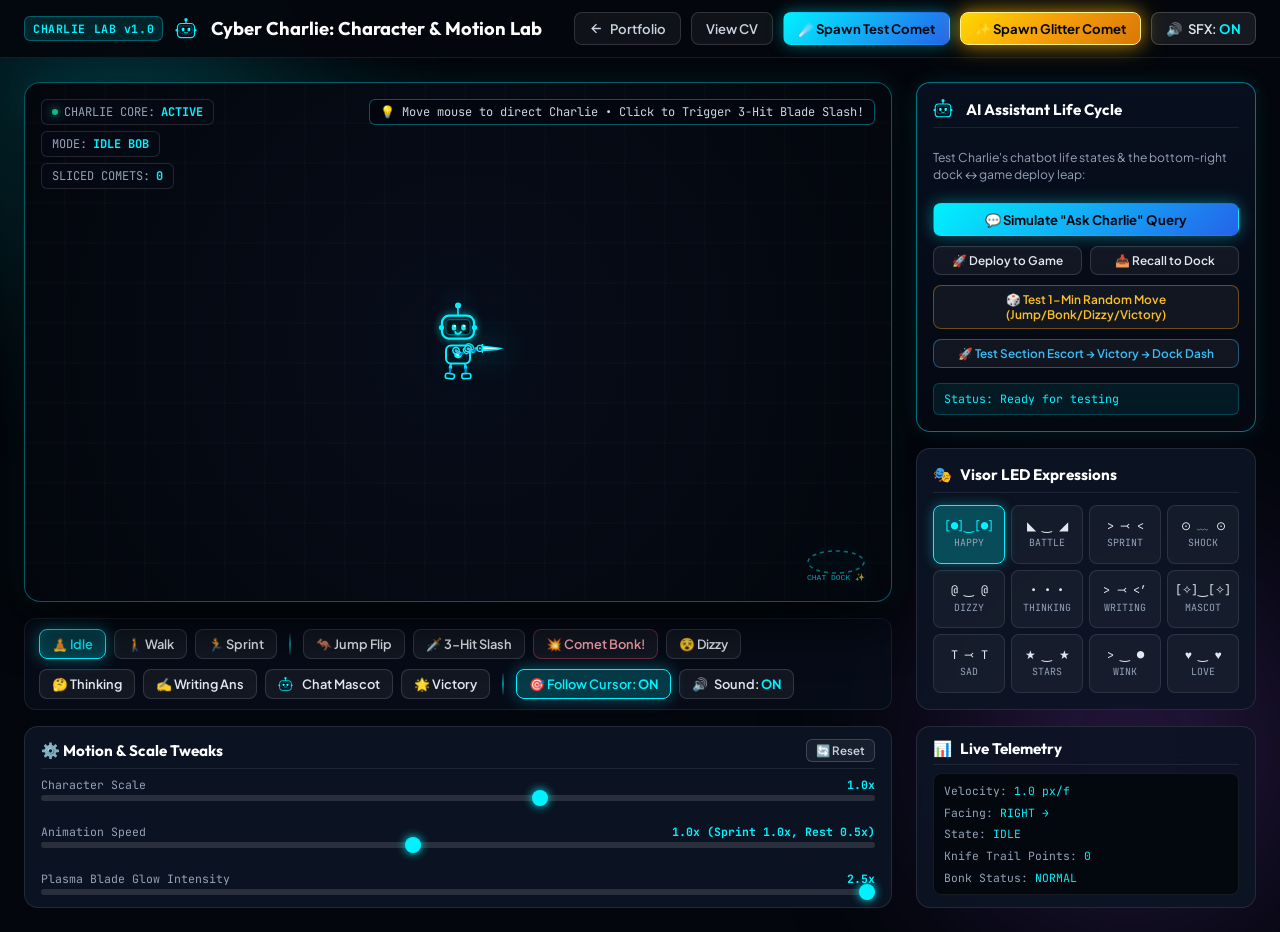
==== commit 1bd8b95e: "fix(navigation): direct return to first page top from CV, Lab and Chat fullscreen, and restore then " ====
--- a/charlie-lab.html
+++ b/charlie-lab.html
@@ -730,7 +730,7 @@
       </div>
 
       <div class="lab-nav-actions">
-        <a href="index.html" class="btn btn-ghost">
+        <a href="index.html#hero" class="btn btn-ghost" onclick="try{sessionStorage.setItem('portfolio_return_top','true');}catch(e){}">
           <svg width="15" height="15" viewBox="0 0 24 24" fill="none" stroke="currentColor" stroke-width="2.2">
             <path d="M19 12H5M12 19l-7-7 7-7" />
           </svg>
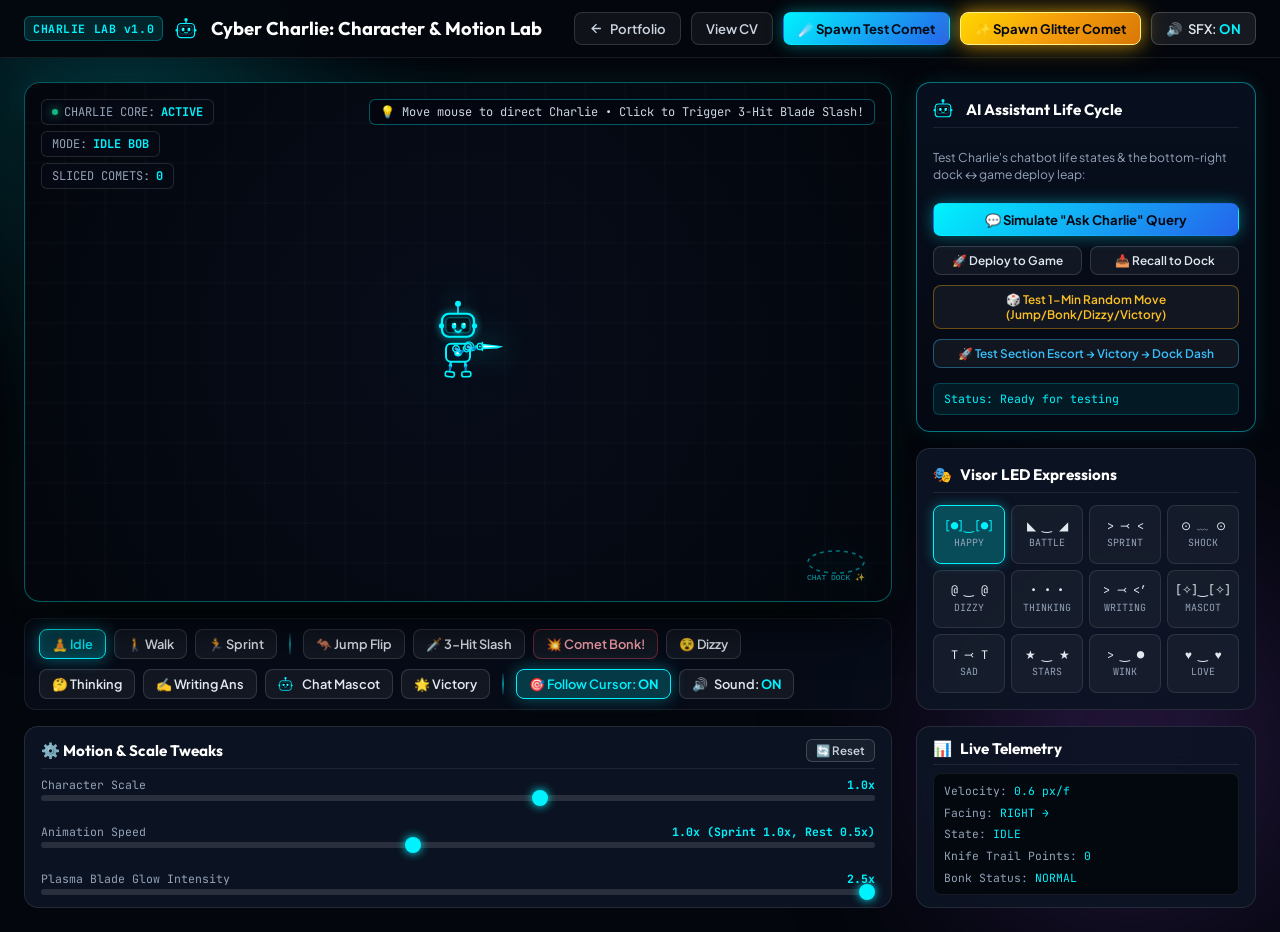
==== commit 731d26e7: "fix(navigation): guarantee instant jump directly to first page top without terminal resize animation" ====
--- a/charlie-lab.html
+++ b/charlie-lab.html
@@ -730,7 +730,7 @@
       </div>
 
       <div class="lab-nav-actions">
-        <a href="index.html#hero" class="btn btn-ghost" onclick="try{sessionStorage.setItem('portfolio_return_top','true');}catch(e){}">
+        <a href="index.html?top=1" class="btn btn-ghost" onclick="try{sessionStorage.setItem('portfolio_return_top','true');}catch(e){}">
           <svg width="15" height="15" viewBox="0 0 24 24" fill="none" stroke="currentColor" stroke-width="2.2">
             <path d="M19 12H5M12 19l-7-7 7-7" />
           </svg>
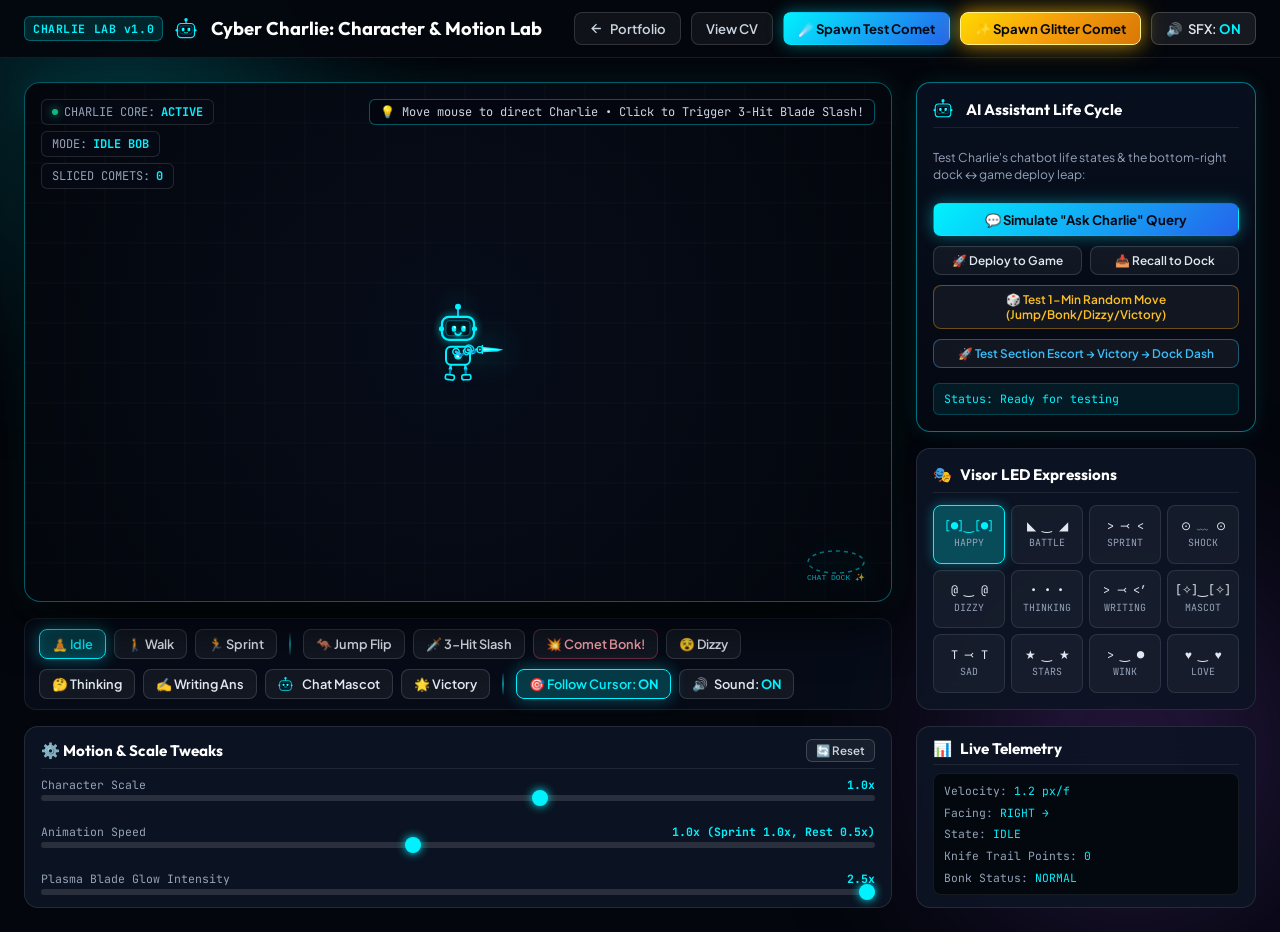
==== commit 1586d80b: "feat(mobile-sim & cv): fix simulator auto-fit and zoom rotation scaling, refine dual-track CV system" ====
--- a/charlie-lab.html
+++ b/charlie-lab.html
@@ -4013,12 +4013,12 @@
     if (btnTestEscort) {
       btnTestEscort.addEventListener('click', () => {
         if (chatStatusText) {
-          chatStatusText.innerHTML = '🚀 <strong>ESCORT FLIGHT!</strong> Charlie escorting user to <em>#Technical-Arsenal</em>...';
+          chatStatusText.innerHTML = '🚀 <strong>ESCORT FLIGHT!</strong> Charlie escorting user to <em>#Architecture-Capabilities</em>...';
         }
         sound.playJump();
         charlie.state = 'run';
         charlie.face = 'sprint';
-        charlie.setEmote('ESCORTING TO ARSENAL! 🚀', 110);
+        charlie.setEmote('ESCORTING TO CAPABILITIES! 🚀', 110);
         const startX = charlie.x > -200 ? charlie.x : canvas.clientWidth - 70;
         const startY = charlie.y > -200 ? charlie.y : canvas.clientHeight - 70;
         const destX = canvas.clientWidth * 0.70;
@@ -4041,7 +4041,7 @@
           } else {
             charlie.state = 'victory';
             charlie.face = 'victory';
-            charlie.setEmote('ARRIVED AT ARSENAL! 🌟', 90);
+            charlie.setEmote('ARRIVED AT CAPABILITIES! 🌟', 90);
             addSparks(charlie.x, charlie.y, '#f59e0b', 26);
             addSparks(charlie.x, charlie.y, '#00f2fe', 20);
             sound.playFanfare();
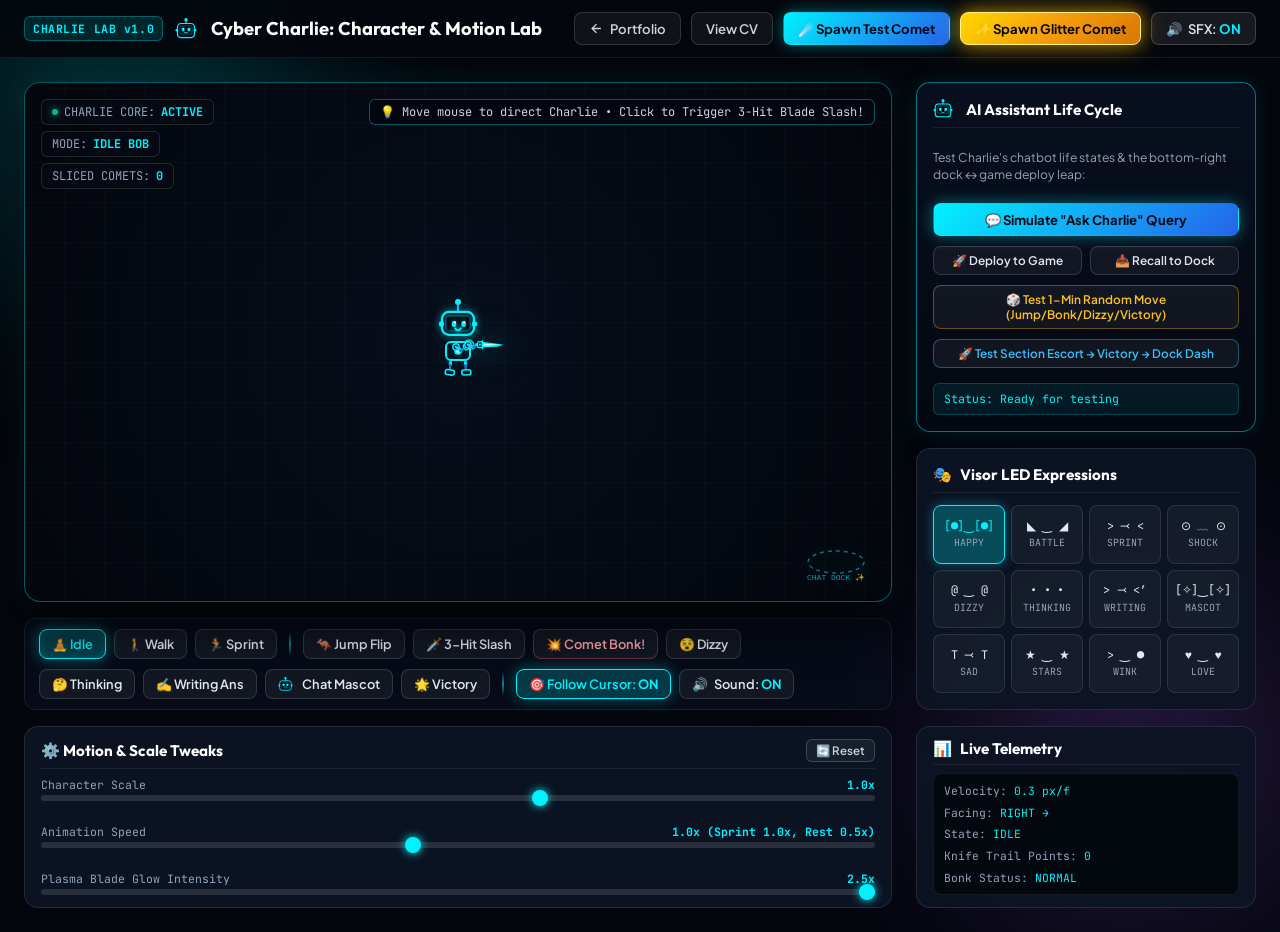
==== commit e0708e8a: "fix(charlie): eliminate harsh white neck line artifact in sprint afterimage motion blur (v=182)" ====
--- a/charlie-lab.html
+++ b/charlie-lab.html
@@ -1838,7 +1838,7 @@
           c.save();
           c.translate(ghost.x, ghost.y);
           c.scale(ghost.facing * charlieScale * 0.95, charlieScale * 0.95);
-          c.globalAlpha = ghost.alpha * 0.55;
+          c.globalAlpha = ghost.alpha * 0.45;
           c.shadowColor = ghost.color;
           c.shadowBlur = 14 * glowMult;
           c.fillStyle = ghost.color;
@@ -1846,9 +1846,6 @@
           c.beginPath();
           c.roundRect(-14, -26, 28, 38, 7);
           c.fill();
-          // Visor slit on ghost
-          c.fillStyle = '#ffffff';
-          c.fillRect(-10, -14, 20, 4);
           c.restore();
         }
       }
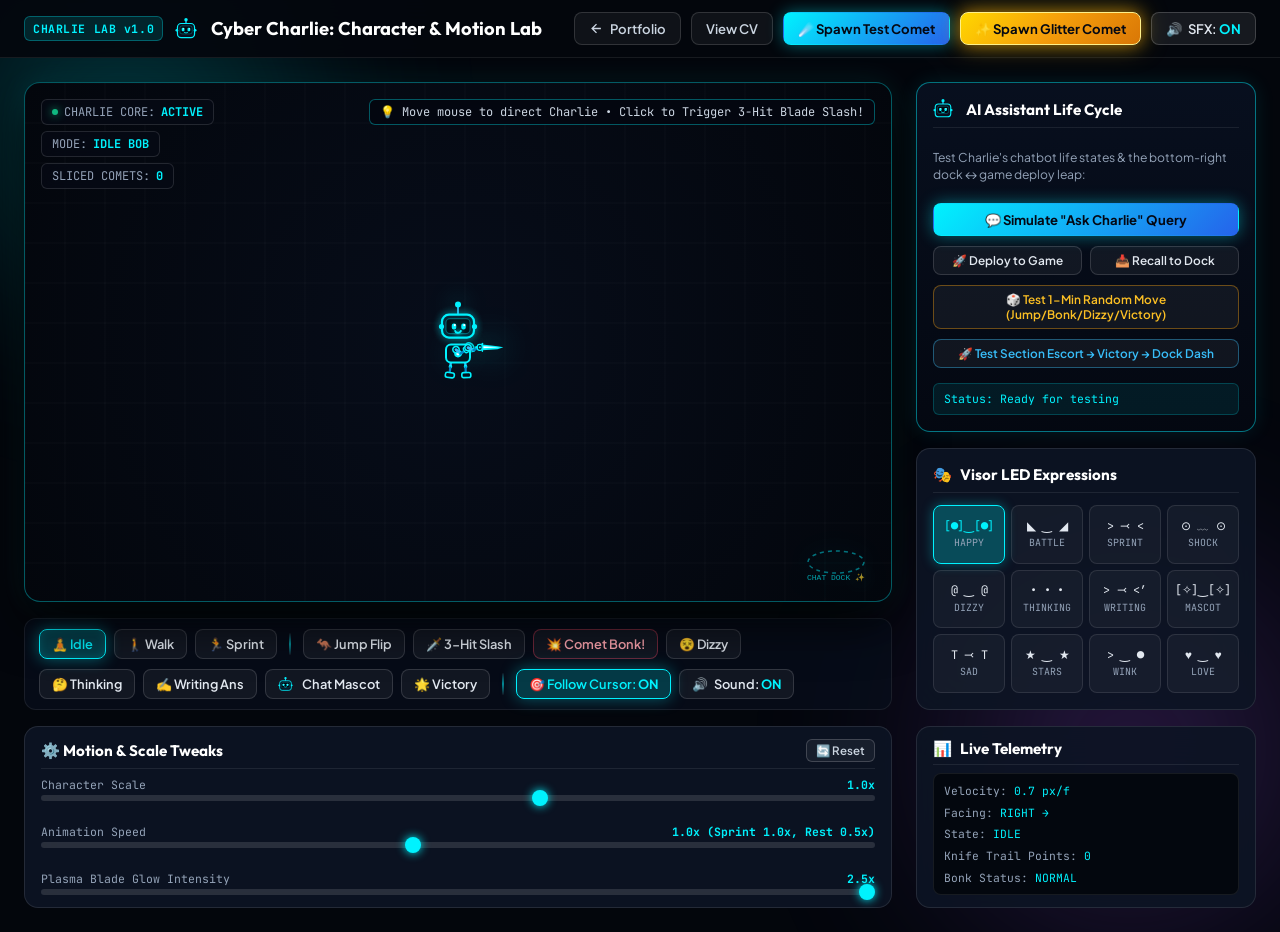
==== commit 1c571bcb: "fix(charlie): remove sword trail line artifact during supersonic sprint (v=183)" ====
--- a/charlie-lab.html
+++ b/charlie-lab.html
@@ -2274,7 +2274,7 @@
         telState.textContent = (this.state === 'cyber_dash') ? 'CYBER DASH' : this.state.toUpperCase();
 
         // 4. Update Blade Trail (originating dynamically from the swinging sword tip across full reach)
-        if (this.state === 'slash' || this.state === 'run' || (this.state === 'jump' && this.jumpTimer > 20)) {
+        if (this.state === 'slash' || (this.state === 'jump' && this.jumpTimer > 20)) {
           let tipOffsetX = 26;
           let tipOffsetY = -5;
 
@@ -4030,7 +4030,6 @@
           charlie.x = startX + (destX - startX) * ease;
           charlie.y = startY + (destY - startY) * ease;
           charlie.facing = destX >= startX ? 1 : -1;
-          charlie.bladeTrails.push({ x: charlie.x + charlie.facing * 18, y: charlie.y, alpha: 0.9 });
           if (Math.random() > 0.3) addSparks(charlie.x, charlie.y, '#00f2fe', 2);
 
           if (progress < 1.0) {
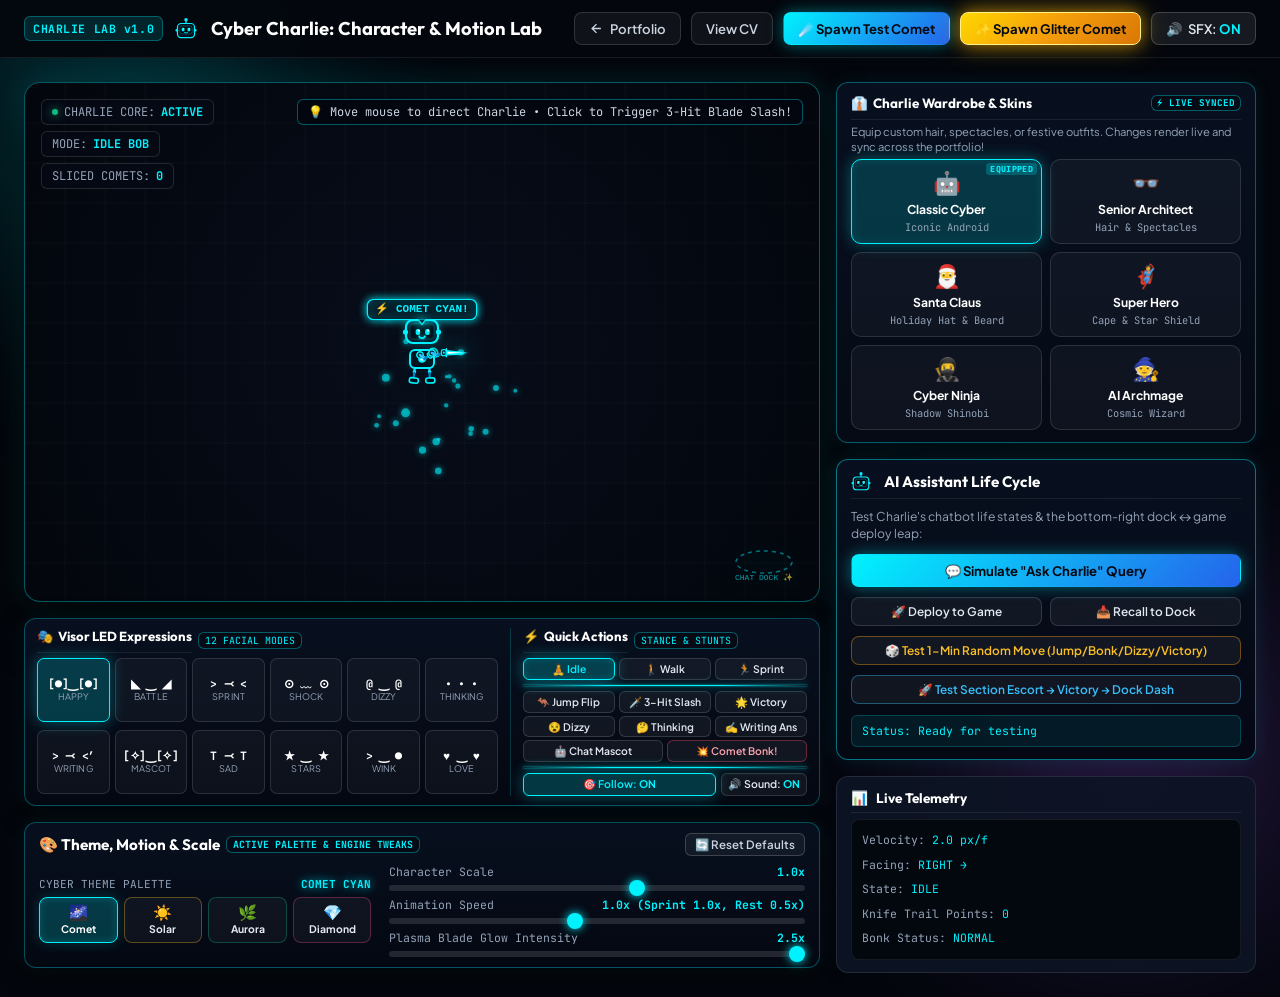
==== commit 2abf97d4: "feat(charlie): launch charlie lab with classic default, jet-black architect skin, and refined hud al" ====
--- a/charlie-lab.html
+++ b/charlie-lab.html
@@ -213,12 +213,13 @@
       padding: 24px;
       width: 100%;
       display: grid;
-      grid-template-columns: 1fr 340px;
-      gap: 24px;
+      grid-template-columns: 1fr 420px;
+      gap: 16px;
       flex: 1;
-    }
-
-    @media (max-width: 1024px) {
+      align-items: start;
+    }
+
+    @media (max-width: 820px) {
       main.lab-main {
         grid-template-columns: 1fr;
       }
@@ -229,6 +230,7 @@
       display: flex;
       flex-direction: column;
       gap: 16px;
+      align-self: start;
     }
 
     .canvas-card {
@@ -439,24 +441,38 @@
       display: flex;
       flex-direction: column;
       gap: 16px;
+      box-sizing: border-box;
     }
 
     .control-card {
       background: var(--bg-panel);
       border: 1px solid rgba(255, 255, 255, 0.1);
-      border-radius: 14px;
-      padding: 16px;
+      border-radius: 12px;
+      padding: 12px 14px;
       backdrop-filter: blur(20px);
+      box-sizing: border-box;
     }
 
     #cardAiLifecycle {
-      height: 350px;
       box-sizing: border-box;
       display: flex;
       flex-direction: column;
-      justify-content: space-between;
-      padding: 16px;
+      gap: 9px;
+      padding: 12px 14px;
       overflow: hidden;
+      height: auto;
+    }
+
+    #cardAiLifecycle h3 {
+      margin-bottom: 0;
+      padding-bottom: 6px;
+    }
+
+    #cardAiLifecycle p {
+      margin-bottom: 3px !important;
+      font-size: 0.74rem;
+      color: #94a3b8;
+      line-height: 1.35;
     }
 
     #cardAiLifecycle .button-stack {
@@ -466,14 +482,15 @@
     }
 
     #cardAiLifecycle #chatStatusText {
-      margin-top: 6px !important;
-      max-height: 70px;
+      margin-top: 2px !important;
+      max-height: 68px;
       overflow-y: auto;
       overflow-x: hidden;
       overscroll-behavior: contain;
       box-sizing: border-box;
-      line-height: 1.42;
+      line-height: 1.38;
       word-break: break-word;
+      padding: 7px 10px;
       scrollbar-width: thin;
       scrollbar-color: rgba(0, 242, 254, 0.45) rgba(0, 242, 254, 0.05);
     }
@@ -496,26 +513,105 @@
       background: rgba(0, 242, 254, 0.85);
     }
 
+    /* Charlie Wardrobe & Character Skins Card (Top of Right Deck) */
+    #cardCharlieWardrobe {
+      background: linear-gradient(180deg, rgba(8, 16, 32, 0.95), rgba(5, 10, 22, 0.95));
+      border: 1px solid rgba(0, 242, 254, 0.35);
+      border-radius: 12px;
+      padding: 12px 14px;
+      box-shadow: 0 0 20px rgba(0, 242, 254, 0.08);
+      backdrop-filter: blur(20px);
+      box-sizing: border-box;
+    }
+
+    .skin-grid {
+      display: grid;
+      grid-template-columns: repeat(2, 1fr);
+      gap: 8px;
+      width: 100%;
+    }
+
+    .skin-btn {
+      background: rgba(255, 255, 255, 0.04);
+      border: 1px solid rgba(255, 255, 255, 0.12);
+      border-radius: 10px;
+      padding: 9px 8px;
+      display: flex;
+      flex-direction: column;
+      align-items: center;
+      justify-content: center;
+      gap: 3px;
+      cursor: pointer;
+      transition: all 0.2s cubic-bezier(0.16, 1, 0.3, 1);
+      color: #e2e8f0;
+      position: relative;
+      font-family: var(--font-sans);
+      text-align: center;
+      user-select: none;
+      min-width: 0;
+      width: 100%;
+      box-sizing: border-box;
+    }
+
+    .skin-btn:hover {
+      background: rgba(0, 242, 254, 0.10);
+      border-color: rgba(0, 242, 254, 0.45);
+      transform: translateY(-1px);
+      box-shadow: 0 4px 14px rgba(0, 242, 254, 0.22);
+      color: #fff;
+    }
+
+    .skin-btn.active {
+      background: rgba(0, 242, 254, 0.18);
+      border-color: var(--accent-cyan);
+      box-shadow: 0 0 16px rgba(0, 242, 254, 0.35), inset 0 0 10px rgba(0, 242, 254, 0.12);
+      color: #fff;
+    }
+
+    .skin-btn.active::after {
+      content: 'EQUIPPED';
+      position: absolute;
+      top: 3px;
+      right: 4px;
+      font-size: 0.52rem;
+      font-weight: 800;
+      font-family: var(--font-mono);
+      color: #00f2fe;
+      background: rgba(0, 242, 254, 0.22);
+      padding: 1px 4px;
+      border-radius: 3px;
+      letter-spacing: 0.04em;
+    }
+
+    .skin-icon {
+      font-size: 1.4rem;
+      line-height: 1.2;
+      display: block;
+      margin-bottom: 2px;
+    }
+
+    .skin-name {
+      font-size: 0.76rem;
+      font-weight: 700;
+      color: #fff;
+      display: block;
+      white-space: nowrap;
+    }
+
+    .skin-sub {
+      font-size: 0.65rem;
+      color: #94a3b8;
+      font-family: var(--font-mono);
+      display: block;
+      white-space: nowrap;
+    }
+
     #cardVisorLed {
-      height: 262px;
+      height: auto;
       box-sizing: border-box;
       display: flex;
       flex-direction: column;
-      padding: 16px;
-    }
-
-    #cardVisorLed .face-grid {
-      flex: 1;
-      display: grid;
-      grid-template-columns: repeat(4, 1fr);
-      grid-template-rows: repeat(3, 1fr);
-      gap: 6px;
-    }
-
-    #cardVisorLed .face-btn {
-      padding: 5px 3px;
-      justify-content: center;
-      min-width: 0;
+      padding: 0;
     }
 
     .control-card h3 {
@@ -544,31 +640,18 @@
       margin-bottom: 12px;
     }
 
-    #cardMotionTweaks,
     #cardTelemetry {
-      height: 182px;
       box-sizing: border-box;
       display: flex;
       flex-direction: column;
-      padding: 12px 16px;
-    }
-
-    #cardMotionTweaks h3,
+      padding: 12px 14px;
+      height: 197px;
+    }
+
     #cardTelemetry h3 {
-      margin-bottom: 8px;
-      padding-bottom: 6px;
-    }
-
-    #cardMotionTweaks .tweaks-slider-stack {
-      flex: 1;
-      display: flex;
-      flex-direction: column;
-      justify-content: space-between;
-    }
-
-    #cardMotionTweaks .slider-row {
-      margin-bottom: 0;
-      gap: 3px;
+      margin-bottom: 6px;
+      padding-bottom: 5px;
+      font-size: 0.85rem;
     }
 
     #cardTelemetry .telemetry-box {
@@ -577,20 +660,17 @@
       flex-direction: column;
       justify-content: space-around;
       margin-bottom: 0;
-      padding: 6px 10px;
-      font-size: 0.71rem;
-      line-height: 1.35;
-    }
-
-    @media (max-width: 1024px) {
+      padding: 8px 10px;
+      font-size: 0.72rem;
+      line-height: 1.55;
+    }
+
+    @media (max-width: 820px) {
 
       .quick-actions-bar,
       #cardAiLifecycle,
-      #cardVisorLed,
-      #cardMotionTweaks,
       #cardTelemetry {
         height: auto;
-        min-height: 170px;
       }
     }
 
@@ -629,8 +709,8 @@
     /* Face Expression Buttons */
     .face-grid {
       display: grid;
-      grid-template-columns: repeat(4, 1fr);
-      grid-template-rows: repeat(3, 1fr);
+      grid-template-columns: repeat(6, 1fr);
+      grid-template-rows: repeat(2, auto);
       gap: 6px;
     }
 
@@ -698,6 +778,347 @@
     .telemetry-val {
       color: var(--accent-cyan);
     }
+  
+    /* Unified Stage Controls Panel: Visor LED (Compact Width) + Quick Actions (Generous Width) */
+    .unified-stage-panel,
+    #cardStageControls {
+      display: grid;
+      grid-template-columns: 1.55fr 1fr;
+      gap: 12px;
+      background: linear-gradient(180deg, rgba(8, 16, 32, 0.95), rgba(4, 8, 18, 0.95));
+      border: 1px solid rgba(0, 242, 254, 0.30);
+      border-radius: 12px;
+      padding: 9px 12px !important;
+      box-shadow: 0 8px 24px rgba(0, 0, 0, 0.5), 0 0 20px rgba(0, 242, 254, 0.08);
+      backdrop-filter: blur(20px);
+      box-sizing: border-box;
+      height: fit-content !important;
+      min-height: unset !important;
+      align-items: start !important;
+    }
+
+    @media (max-width: 1024px) {
+      .unified-stage-panel,
+      #cardStageControls {
+        grid-template-columns: 1fr;
+        gap: 10px;
+      }
+    }
+
+    .unified-panel-section {
+      display: flex;
+      flex-direction: column;
+      justify-content: flex-start;
+      min-width: 0;
+      height: auto;
+    }
+
+    .section-visor-led,
+    #cardVisorLed {
+      min-width: 0;
+      height: auto !important;
+      padding: 0 !important;
+    }
+
+    .section-quick-actions,
+    #cardQuickActions {
+      min-width: 0;
+      height: auto !important;
+      border-left: 1px solid rgba(0, 242, 254, 0.18);
+      padding-left: 12px;
+    }
+
+    @media (max-width: 1024px) {
+      .section-quick-actions,
+      #cardQuickActions {
+        border-left: none;
+        border-top: 1px solid rgba(0, 242, 254, 0.18);
+        padding-left: 0;
+        padding-top: 10px;
+      }
+    }
+
+    .panel-section-header {
+      display: flex;
+      align-items: center;
+      justify-content: space-between;
+      margin-bottom: 5px;
+    }
+
+    .panel-section-header h3 {
+      font-family: var(--font-display);
+      font-size: 0.82rem;
+      font-weight: 700;
+      color: #fff;
+      display: flex;
+      align-items: center;
+      gap: 5px;
+      margin: 0;
+    }
+
+    .panel-sub-tag {
+      font-family: var(--font-mono);
+      font-size: 0.65rem;
+      color: #64748b;
+      letter-spacing: 0.05em;
+    }
+
+    /* Visor LED 12-Button Grid: Strictly 2 Rows (6 Buttons per Row - 60px Height + 8px Space After Row 1) */
+    .section-visor-led .face-grid {
+      display: grid;
+      grid-template-columns: repeat(6, 1fr) !important;
+      grid-template-rows: repeat(2, auto) !important;
+      column-gap: 5px;
+      row-gap: 8px;
+      width: 100%;
+    }
+
+    .section-visor-led .face-btn {
+      background: rgba(255, 255, 255, 0.04);
+      border: 1px solid rgba(255, 255, 255, 0.12);
+      border-radius: 7px;
+      padding: 4px 2px;
+      display: flex;
+      flex-direction: column;
+      align-items: center;
+      justify-content: center;
+      gap: 2px;
+      cursor: pointer;
+      transition: all 0.2s ease;
+      min-width: 0;
+      width: 100%;
+      height: 64px;
+      box-sizing: border-box;
+    }
+
+    .section-visor-led .face-btn:hover {
+      background: rgba(0, 242, 254, 0.12);
+      border-color: var(--accent-cyan);
+      transform: translateY(-1px);
+      box-shadow: 0 4px 12px rgba(0, 242, 254, 0.25);
+    }
+
+    .section-visor-led .face-btn.active {
+      background: rgba(0, 242, 254, 0.20);
+      border-color: var(--accent-cyan);
+      box-shadow: 0 0 16px rgba(0, 242, 254, 0.35);
+    }
+
+    .section-visor-led .face-preview {
+      font-family: var(--font-mono);
+      font-size: 0.72rem;
+      font-weight: 700;
+      color: #fff;
+      white-space: nowrap;
+      letter-spacing: -0.3px;
+      line-height: 1.1;
+    }
+
+    .section-visor-led .face-tag {
+      font-family: var(--font-sans);
+      font-size: 0.57rem;
+      color: #94a3b8;
+      text-transform: uppercase;
+      letter-spacing: 0.01em;
+      line-height: 1.1;
+    }
+
+    /* Quick Actions: Row 1 Locomotion, Glowing Separator, Row 2 (3 Lines Stunts), Glowing Separator, Row 3 Bottom Toggles */
+    .quick-actions-compact {
+      display: flex;
+      flex-direction: column;
+      gap: 2px;
+      width: 100%;
+      justify-content: flex-start;
+    }
+
+    .quick-loco-row {
+      display: grid;
+      grid-template-columns: repeat(3, 1fr);
+      gap: 4px;
+      width: 100%;
+    }
+
+    /* Glowing High-Visibility Laser Separator */
+    .quick-horizontal-separator {
+      height: 1.5px;
+      width: 100%;
+      background: linear-gradient(90deg, rgba(0, 242, 254, 0.15) 0%, rgba(0, 242, 254, 0.95) 25%, rgba(0, 242, 254, 0.95) 75%, rgba(0, 242, 254, 0.15) 100%);
+      box-shadow: 0 0 8px rgba(0, 242, 254, 0.70), 0 0 2px rgba(0, 242, 254, 0.95);
+      margin: 3px 0;
+      flex-shrink: 0;
+      border-radius: 1px;
+    }
+
+    .quick-stunts-three-lines {
+      display: flex;
+      flex-direction: column;
+      gap: 3px;
+      width: 100%;
+    }
+
+    .quick-stunts-line-1,
+    .quick-stunts-line-2 {
+      display: grid;
+      grid-template-columns: repeat(3, 1fr);
+      gap: 4px;
+      width: 100%;
+    }
+
+    .quick-stunts-line-3 {
+      display: grid;
+      grid-template-columns: repeat(2, 1fr);
+      gap: 4px;
+      width: 100%;
+    }
+
+    .quick-bottom-toggles-row {
+      display: grid;
+      grid-template-columns: 1fr auto;
+      gap: 5px;
+      width: 100%;
+      margin-top: 0;
+    }
+
+    .quick-actions-compact .action-btn {
+      min-width: 0;
+      padding: 2px 4px;
+      height: 21.5px;
+      font-size: 0.65rem;
+      font-weight: 600;
+      justify-content: center;
+      white-space: nowrap;
+      border-radius: 6px;
+      gap: 3px;
+      text-align: center;
+      box-sizing: border-box;
+      line-height: 1.1;
+    }
+
+    .quick-bottom-toggles-row .action-btn {
+      height: 22.5px;
+      padding: 2px 6px;
+      font-size: 0.66rem;
+    }
+
+    .quick-bottom-toggles-row #btnFollowMouse {
+      overflow: hidden;
+      text-overflow: ellipsis;
+    }
+
+    .quick-actions-compact .action-btn:hover {
+      transform: translateY(-1px);
+    }
+
+    /* Theme, Motion & Scale Card */
+    #cardMotionTweaks {
+      width: 100%;
+      background: linear-gradient(180deg, rgba(8, 16, 32, 0.95), rgba(4, 8, 18, 0.95));
+      border: 1px solid rgba(0, 242, 254, 0.30);
+      border-radius: 12px;
+      padding: 10px 14px;
+      box-shadow: 0 8px 24px rgba(0, 0, 0, 0.5), 0 0 20px rgba(0, 242, 254, 0.08);
+      backdrop-filter: blur(20px);
+      box-sizing: border-box;
+      height: auto !important;
+      min-height: unset !important;
+    }
+
+    #cardMotionTweaks h3 {
+      margin-bottom: 8px;
+      padding-bottom: 0;
+      border-bottom: none;
+    }
+
+    .stage-tweaks-body {
+      display: grid;
+      grid-template-columns: 1fr 1.25fr;
+      gap: 18px;
+      align-items: center;
+    }
+
+    .stage-tweaks-body .theme-select-stack {
+      margin-bottom: 0;
+      padding-bottom: 0;
+      border-bottom: none;
+    }
+
+    .stage-tweaks-body .tweaks-slider-stack {
+      display: flex;
+      flex-direction: column;
+      gap: 6px;
+    }
+
+    .stage-tweaks-body .slider-row {
+      margin-bottom: 0;
+    }
+
+    @media (max-width: 900px) {
+      .stage-tweaks-body {
+        grid-template-columns: 1fr;
+        gap: 12px;
+      }
+    }
+
+    .theme-label-row {
+      display: flex;
+      justify-content: space-between;
+      align-items: center;
+      font-family: var(--font-mono);
+      font-size: 0.69rem;
+      color: #94a3b8;
+      margin-bottom: 6px;
+    }
+
+    .theme-label-row span:last-child {
+      color: var(--accent-cyan);
+      font-weight: 700;
+    }
+
+    .theme-chips-grid {
+      display: grid;
+      grid-template-columns: repeat(4, 1fr);
+      gap: 6px;
+    }
+
+    .theme-chip-btn {
+      background: rgba(255, 255, 255, 0.04);
+      border: 1px solid rgba(255, 255, 255, 0.14);
+      border-radius: 8px;
+      padding: 7px 4px;
+      display: flex;
+      flex-direction: column;
+      align-items: center;
+      gap: 2px;
+      cursor: pointer;
+      transition: all 0.2s ease;
+      color: #e2e8f0;
+    }
+
+    .theme-chip-btn:hover {
+      background: rgba(255, 255, 255, 0.08);
+      transform: translateY(-2px);
+      box-shadow: 0 4px 12px rgba(0, 242, 254, 0.2);
+    }
+
+    .theme-chip-btn.active {
+      background: rgba(0, 242, 254, 0.16);
+      border-color: var(--accent-cyan) !important;
+      color: #fff;
+      box-shadow: 0 0 14px rgba(0, 242, 254, 0.35);
+    }
+
+    .theme-chip-icon {
+      font-size: 0.95rem;
+      line-height: 1;
+    }
+
+    .theme-chip-name {
+      font-size: 0.65rem;
+      font-weight: 700;
+      font-family: var(--font-sans);
+    }
+  
   </style>
 </head>
 
@@ -756,7 +1177,7 @@
   <main class="lab-main">
 
     <!-- Left Stage Canvas Column -->
-    <div class="stage-container">
+        <div class="stage-container">
       <div class="canvas-card">
         <div class="stage-hud">
           <div class="hud-left-stack">
@@ -771,116 +1192,267 @@
         <canvas id="stageCanvas"></canvas>
       </div>
 
-      <!-- Quick Action Strip (Balanced 2-Line Layout with Vertical Separators) -->
-      <div class="quick-actions-bar">
-        <!-- Line 1: Locomotion Stance & Combat/Movement Stunts -->
-        <div class="quick-line quick-line-top">
-          <!-- Locomotion Stance Modes (Base Movement: Exactly one always active) -->
-          <button type="button" class="action-btn loco-btn active" id="btnIdle" data-mode="idle"
-            title="Combat Idle: Hover &amp; Bob while following cursor">🧘 Idle</button>
-          <button type="button" class="action-btn loco-btn" id="btnWalk" data-mode="walk"
-            title="Walk: Articulated Stride towards cursor">🚶 Walk</button>
-          <button type="button" class="action-btn loco-btn" id="btnRun" data-mode="run"
-            title="Sprint: Supersonic Run towards cursor">🏃 Sprint</button>
-
-          <!-- Visual Vertical Separator between Base Locomotion State and Action Triggers -->
-          <div class="quick-divider" title="Current Locomotion Mode | Action Stunts"></div>
-
-          <!-- Action Triggers: Combat & Movement Stunts -->
-          <button type="button" class="action-btn action-trigger-btn" id="btnJump" data-action="jump"
-            title="Aerial 360° Somersault Flip">🦘 Jump Flip</button>
-          <button type="button" class="action-btn action-trigger-btn" id="btnSlash" data-action="slash"
-            title="Astra Plasma Blade 4-Phase Combo Slash">🗡️ 3-Hit Slash</button>
-          <button type="button" class="action-btn action-trigger-btn btn-bonk" id="btnBonk" data-action="bonk"
-            title="Comet Bonk Stun Simulation">💥 Comet Bonk!</button>
-          <button type="button" class="action-btn action-trigger-btn" id="btnDizzy" data-action="dizzy"
-            title="Dizzy Wobble &amp; Orbiting Stars">😵 Dizzy</button>
+      <!-- Unified Stage Controls Panel (Visor LED Expressions 2/3rd + Quick Actions 1/3rd) -->
+      <div class="control-card unified-stage-panel" id="cardStageControls">
+        
+        <!-- Left Section: Visor LED Expressions (2/3rd Area - Strictly 2 Rows) -->
+        <div class="unified-panel-section section-visor-led" id="cardVisorLed">
+          <div class="panel-section-header">
+            <div style="display: flex; align-items: center; gap: 6px;">
+              <h3><span>🎭</span> Visor LED Expressions</h3>
+              <span class="hud-chip" style="font-size: 0.62rem; padding: 1px 6px; color: #00f2fe; border-color: rgba(0,242,254,0.35);">
+                12 FACIAL MODES
+              </span>
+            </div>
+          </div>
+
+          <div class="face-grid">
+            <button type="button" class="face-btn active" data-face="happy" title="Happy Cyber Visor">
+              <span class="face-preview">[●]‿[●]</span>
+              <span class="face-tag">Happy</span>
+            </button>
+            <button type="button" class="face-btn" data-face="battle" title="Combat Battle Visor">
+              <span class="face-preview">◣ ‿ ◢</span>
+              <span class="face-tag">Battle</span>
+            </button>
+            <button type="button" class="face-btn" data-face="sprint" title="Supersonic Sprint Visor">
+              <span class="face-preview">&gt; ⤙ &lt;</span>
+              <span class="face-tag">Sprint</span>
+            </button>
+            <button type="button" class="face-btn" data-face="shocked" title="Electric Shock Visor">
+              <span class="face-preview">⊙ ﹏ ⊙</span>
+              <span class="face-tag">Shock</span>
+            </button>
+            <button type="button" class="face-btn" data-face="dizzy" title="Dizzy Stun Visor">
+              <span class="face-preview">@ ‿ @</span>
+              <span class="face-tag">Dizzy</span>
+            </button>
+            <button type="button" class="face-btn" data-face="thinking" title="Thinking Visor">
+              <span class="face-preview">• • •</span>
+              <span class="face-tag">Thinking</span>
+            </button>
+            <button type="button" class="face-btn" data-face="writing" title="Focused Writing Visor (Sweat Drop)">
+              <span class="face-preview">&gt; ⤙ &lt;’</span>
+              <span class="face-tag">Writing</span>
+            </button>
+            <button type="button" class="face-btn" data-face="waiting" title="AI Chatbot Mascot Visor">
+              <span class="face-preview">[✧]‿[✧]</span>
+              <span class="face-tag">Mascot</span>
+            </button>
+            <button type="button" class="face-btn" data-face="sad" title="Sad Visor">
+              <span class="face-preview">T ⤙ T</span>
+              <span class="face-tag">Sad</span>
+            </button>
+            <button type="button" class="face-btn" data-face="victory" title="Celebratory Stars Visor">
+              <span class="face-preview">★ ‿ ★</span>
+              <span class="face-tag">Stars</span>
+            </button>
+            <button type="button" class="face-btn" data-face="wink" title="Playful Wink Visor">
+              <span class="face-preview">&gt; ‿ ●</span>
+              <span class="face-tag">Wink</span>
+            </button>
+            <button type="button" class="face-btn" data-face="love" title="Cyber Pink Heart Eyes Visor">
+              <span class="face-preview">♥ ‿ ♥</span>
+              <span class="face-tag">Love</span>
+            </button>
+          </div>
         </div>
 
-        <!-- Line 2: AI Companion Modes, Victory, Vertical Separator & Laboratory System Controls -->
-        <div class="quick-line quick-line-bottom">
-          <!-- Companion & AI Action Stunts -->
-          <button type="button" class="action-btn action-trigger-btn" id="btnThinking" data-action="thinking"
-            title="AI Agent Thinking with Holographic Gear">🤔 Thinking</button>
-          <button type="button" class="action-btn action-trigger-btn" id="btnWriting" data-action="writing"
-            title="AI Agent Writing Answer on Holographic Pad">✍️ Writing Ans</button>
-          <button type="button" class="action-btn action-trigger-btn" id="btnWaiting" data-action="waiting"
-            title="Restful Chatbot Companion Mode">
-            <svg width="15" height="15" viewBox="0 0 36 36" fill="none"
-              style="vertical-align: -2px; display: inline-block; margin-right: 3px;">
-              <line x1="18" y1="3" x2="18" y2="9" stroke="#38bdf8" stroke-width="2.2" stroke-linecap="round" />
-              <circle cx="18" cy="3" r="2.8" fill="#00f2fe" />
-              <rect x="4" y="9" width="28" height="23" rx="6" fill="#090f1f" stroke="#00f2fe" stroke-width="2" />
-              <circle cx="3" cy="20" r="2.2" fill="#00f2fe" />
-              <circle cx="33" cy="20" r="2.2" fill="#00f2fe" />
-              <rect x="8" y="13" width="20" height="13" rx="3.5" fill="#02060f" stroke="rgba(0, 242, 254, 0.45)"
-                stroke-width="1" />
-              <rect x="11" y="16" width="4.5" height="5.5" rx="1.5" fill="#00f2fe" />
-              <circle cx="14" cy="17.5" r="0.9" fill="#ffffff" />
-              <rect x="20.5" y="16" width="4.5" height="5.5" rx="1.5" fill="#00f2fe" />
-              <circle cx="23.5" cy="17.5" r="0.9" fill="#ffffff" />
-              <path d="M15 23.5 Q18 26 21 23.5" stroke="#00f2fe" stroke-width="1.4" stroke-linecap="round"
-                fill="none" />
-            </svg>Chat Mascot
+        <!-- Right Section: Quick Actions & Stunts (1/3rd Area - Snug Height Match) -->
+        <div class="unified-panel-section section-quick-actions" id="cardQuickActions">
+          <div class="panel-section-header">
+            <div style="display: flex; align-items: center; gap: 6px;">
+              <h3><span>⚡</span> Quick Actions</h3>
+              <span class="hud-chip" id="hudQuickModeChip" style="font-size: 0.62rem; padding: 1px 6px; color: #00f2fe; border-color: rgba(0,242,254,0.35);">
+                STANCE &amp; STUNTS
+              </span>
+            </div>
+          </div>
+
+          <div class="quick-actions-compact">
+            <!-- Row 1: Locomotion Stances (3 Buttons) -->
+            <div class="quick-loco-row">
+              <button type="button" class="action-btn loco-btn active" id="btnIdle" data-mode="idle"
+                title="Combat Idle: Hover &amp; Bob while following cursor">🧘 Idle</button>
+              <button type="button" class="action-btn loco-btn" id="btnWalk" data-mode="walk"
+                title="Walk: Articulated Stride towards cursor">🚶 Walk</button>
+              <button type="button" class="action-btn loco-btn" id="btnRun" data-mode="run"
+                title="Sprint: Supersonic Run towards cursor">🏃 Sprint</button>
+            </div>
+
+            <!-- Horizontal Separator between Stances and Stunts -->
+            <div class="quick-horizontal-separator" title="Stances | Stunts"></div>
+
+            <!-- Row 2: Stunts Matrix in 3 Lines (Full Titles Restored) -->
+            <div class="quick-stunts-three-lines">
+              <!-- Line 1: 3 Stunt Buttons -->
+              <div class="quick-stunts-line-1">
+                <button type="button" class="action-btn action-trigger-btn" id="btnJump" data-action="jump"
+                  title="Aerial 360° Somersault Flip">🦘 Jump Flip</button>
+                <button type="button" class="action-btn action-trigger-btn" id="btnSlash" data-action="slash"
+                  title="Astra Plasma Blade 4-Phase Combo Slash">🗡️ 3-Hit Slash</button>
+                <button type="button" class="action-btn action-trigger-btn" id="btnVictory" data-action="victory"
+                  title="Celebratory Victory Spin &amp; Joy Sparks">🌟 Victory</button>
+              </div>
+
+              <!-- Line 2: 3 Stunt Buttons -->
+              <div class="quick-stunts-line-2">
+                <button type="button" class="action-btn action-trigger-btn" id="btnDizzy" data-action="dizzy"
+                  title="Dizzy Wobble &amp; Orbiting Stars">😵 Dizzy</button>
+                <button type="button" class="action-btn action-trigger-btn" id="btnThinking" data-action="thinking"
+                  title="AI Agent Thinking with Holographic Gear">🤔 Thinking</button>
+                <button type="button" class="action-btn action-trigger-btn" id="btnWriting" data-action="writing"
+                  title="AI Agent Writing Answer on Holographic Pad">✍️ Writing Ans</button>
+              </div>
+
+              <!-- Line 3: 2 Stunt Buttons -->
+              <div class="quick-stunts-line-3">
+                <button type="button" class="action-btn action-trigger-btn" id="btnWaiting" data-action="waiting"
+                  title="Restful Chatbot Companion Mode">🤖 Chat Mascot</button>
+                <button type="button" class="action-btn action-trigger-btn btn-bonk" id="btnBonk" data-action="bonk"
+                  title="Comet Bonk Stun Simulation">💥 Comet Bonk!</button>
+              </div>
+            </div>
+
+            <!-- Horizontal Separator between Row 2 (Stunts) and Row 3 (Bottom Toggles) -->
+            <div class="quick-horizontal-separator" title="Stunts | System Toggles"></div>
+
+            <!-- Row 3: Separated Bottom Row (Follow with Dynamic Text Expansion + Sound SFX) -->
+            <div class="quick-bottom-toggles-row">
+              <button type="button" class="action-btn active" id="btnFollowMouse" title="Toggle real-time cursor following">
+                <span>🎯 Follow: <strong id="followState">ON</strong></span>
+              </button>
+              <button type="button" class="action-btn" id="btnLabSoundQuick" title="Toggle Lab Sound Effects (SFX)">
+                <span id="labSoundQuickIcon">🔊</span>
+                <span>Sound: <strong id="labSoundQuickState">ON</strong></span>
+              </button>
+            </div>
+          </div>
+        </div>
+
+      </div>
+
+      <!-- Theme, Motion & Scale Controls (Below Visor LED & Quick Actions Panel) -->
+      <div class="control-card stage-motion-tweaks-card" id="cardMotionTweaks">
+        <h3 style="display: flex; align-items: center; justify-content: space-between; margin-bottom: 8px;">
+          <div style="display: flex; align-items: center; gap: 6px;">
+            <span><span>🎨</span> Theme, Motion &amp; Scale</span>
+            <span class="hud-chip" id="hudThemeChip" style="font-size: 0.62rem; padding: 1px 6px; color: var(--accent-cyan); border-color: rgba(0,242,254,0.35);">
+              ACTIVE PALETTE &amp; ENGINE TWEAKS
+            </span>
+          </div>
+          <button type="button" class="btn btn-ghost" id="btnResetTweaks"
+            title="Reset Theme, Scale, Speed &amp; Glow to Defaults"
+            style="padding: 3px 9px; font-size: 0.72rem; gap: 4px; border-radius: 6px; border-color: rgba(255,255,255,0.18);">
+            <span>🔄 Reset Defaults</span>
           </button>
-          <button type="button" class="action-btn action-trigger-btn" id="btnVictory" data-action="victory"
-            title="Celebratory Victory Spin &amp; Joy Sparks">🌟 Victory</button>
-
-          <!-- Vertical Separator after Victory -->
-          <div class="quick-divider" title="Victory | System Controls"></div>
-
-          <!-- Secondary Options: Follow Cursor, Sound -->
-          <button type="button" class="action-btn active" id="btnFollowMouse" title="Toggle real-time cursor following">
-            <span>🎯 Follow Cursor: <strong id="followState">ON</strong></span>
+        </h3>
+
+        <div class="stage-tweaks-body">
+          <!-- Cyber Theme Palette Picker (Left Column) -->
+          <div class="theme-select-stack">
+            <div class="theme-label-row">
+              <span>CYBER THEME PALETTE</span>
+              <span id="currentThemeName">COMET CYAN</span>
+            </div>
+            <div class="theme-chips-grid">
+              <button type="button" class="theme-chip-btn active" data-lab-theme="comet" title="Comet Cyan: Deep Space Plasma" style="border-color: #00f2fe;">
+                <span class="theme-chip-icon">🌌</span>
+                <span class="theme-chip-name">Comet</span>
+              </button>
+              <button type="button" class="theme-chip-btn" data-lab-theme="solar" title="Solar Gold: Blazing Amber Radiance" style="border-color: rgba(251, 191, 36, 0.45);">
+                <span class="theme-chip-icon">☀️</span>
+                <span class="theme-chip-name">Solar</span>
+              </button>
+              <button type="button" class="theme-chip-btn" data-lab-theme="aurora" title="Aurora Emerald: Cosmic Jade Aurora" style="border-color: rgba(16, 185, 129, 0.45);">
+                <span class="theme-chip-icon">🌿</span>
+                <span class="theme-chip-name">Aurora</span>
+              </button>
+              <button type="button" class="theme-chip-btn" data-lab-theme="diamond" title="Diamond Magenta: Cyber Shinobi Neon" style="border-color: rgba(236, 72, 153, 0.45);">
+                <span class="theme-chip-icon">💎</span>
+                <span class="theme-chip-name">Diamond</span>
+              </button>
+            </div>
+          </div>
+
+          <!-- Motion & Scale Sliders (Right Column) -->
+          <div class="tweaks-slider-stack">
+            <div class="slider-row">
+              <div class="slider-label">
+                <span>Character Scale</span>
+                <span id="scaleVal">1.0x</span>
+              </div>
+              <input type="range" id="scaleSlider" min="0.25" max="1.5" step="0.05" value="1.0" />
+            </div>
+
+            <div class="slider-row">
+              <div class="slider-label">
+                <span>Animation Speed</span>
+                <span id="speedVal">1.0x (Sprint 1.0x, Rest 0.5x)</span>
+              </div>
+              <input type="range" id="speedSlider" min="0.2" max="2.0" step="0.1" value="1.0" />
+            </div>
+
+            <div class="slider-row">
+              <div class="slider-label">
+                <span>Plasma Blade Glow Intensity</span>
+                <span id="glowVal">2.5x</span>
+              </div>
+              <input type="range" id="glowSlider" min="0.4" max="2.5" step="0.1" value="2.5" />
+            </div>
+          </div>
+        </div>
+      </div>
+
+    </div>
+
+    <!-- Right Control Deck -->
+    <aside class="control-deck">
+
+      <!-- Charlie Wardrobe & Character Skins (Top of Right Deck) -->
+      <div class="control-card" id="cardCharlieWardrobe">
+        <h3 style="display: flex; align-items: center; justify-content: space-between; margin-bottom: 4px; white-space: nowrap;">
+          <span style="display: inline-flex; align-items: center; gap: 5px; font-size: 0.84rem; font-weight: 700;"><span>👔</span> Charlie Wardrobe &amp; Skins</span>
+          <span class="hud-chip" style="font-size: 0.58rem; padding: 1px 5px; color: #00f2fe; border-color: rgba(0,242,254,0.35); white-space: nowrap;">
+            ⚡ LIVE SYNCED
+          </span>
+        </h3>
+        <p style="font-size: 0.70rem; color: #94a3b8; margin-bottom: 6px; line-height: 1.3;">
+          Equip custom hair, spectacles, or festive outfits. Changes render live and sync across the portfolio!
+        </p>
+        <div class="skin-grid">
+          <button type="button" class="skin-btn active" data-skin="classic" title="Classic Cyan &amp; Obsidian Cyber Android">
+            <span class="skin-icon">🤖</span>
+            <span class="skin-name">Classic Cyber</span>
+            <span class="skin-sub">Iconic Android</span>
           </button>
-          <button type="button" class="action-btn" id="btnLabSoundQuick" title="Toggle Lab Sound Effects (SFX)">
-            <span id="labSoundQuickIcon">🔊</span>
-            <span>Sound: <strong id="labSoundQuickState">ON</strong></span>
+          <button type="button" class="skin-btn" data-skin="senior_architect" title="Senior Architect: Distinguished Jet-Black Hair &amp; Designer Spectacles">
+            <span class="skin-icon">👓</span>
+            <span class="skin-name">Senior Architect</span>
+            <span class="skin-sub">Hair &amp; Spectacles</span>
+          </button>
+          <button type="button" class="skin-btn" data-skin="santa" title="Santa Claus: Velvet Hat, Snow-Fur Trim &amp; Fluffy Beard">
+            <span class="skin-icon">🎅</span>
+            <span class="skin-name">Santa Claus</span>
+            <span class="skin-sub">Holiday Hat &amp; Beard</span>
+          </button>
+          <button type="button" class="skin-btn" data-skin="super_hero" title="Super Hero: Hero Mask, Dynamic Cape &amp; Star Shield">
+            <span class="skin-icon">🦸</span>
+            <span class="skin-name">Super Hero</span>
+            <span class="skin-sub">Cape &amp; Star Shield</span>
+          </button>
+          <button type="button" class="skin-btn" data-skin="cyber_ninja" title="Cyber Ninja: Shadow Cowl, Titanium Hitai-Ate, Dual Flowing Scarf &amp; Muramasa Ninjato">
+            <span class="skin-icon">🥷</span>
+            <span class="skin-name">Cyber Ninja</span>
+            <span class="skin-sub">Shadow Shinobi</span>
+          </button>
+          <button type="button" class="skin-btn" data-skin="ai_wizard" title="AI Archmage: Starry Celestial Hat &amp; Cosmic Sigil">
+            <span class="skin-icon">🧙</span>
+            <span class="skin-name">AI Archmage</span>
+            <span class="skin-sub">Cosmic Wizard</span>
           </button>
         </div>
       </div>
-
-      <!-- Physics & Scale Controls -->
-      <div class="control-card" id="cardMotionTweaks">
-        <h3 style="display: flex; align-items: center; justify-content: space-between;">
-          <span><span>⚙️</span> Motion &amp; Scale Tweaks</span>
-          <button type="button" class="btn btn-ghost" id="btnResetTweaks"
-            title="Reset Scale, Speed &amp; Glow to Defaults"
-            style="padding: 3px 9px; font-size: 0.72rem; gap: 4px; border-radius: 6px; border-color: rgba(255,255,255,0.18);">
-            <span>🔄 Reset</span>
-          </button>
-        </h3>
-
-        <div class="tweaks-slider-stack">
-          <div class="slider-row">
-            <div class="slider-label">
-              <span>Character Scale</span>
-              <span id="scaleVal">1.0x</span>
-            </div>
-            <input type="range" id="scaleSlider" min="0.25" max="1.5" step="0.05" value="1.0" />
-          </div>
-
-          <div class="slider-row">
-            <div class="slider-label">
-              <span>Animation Speed</span>
-              <span id="speedVal">1.0x (Sprint 1.0x, Rest 0.5x)</span>
-            </div>
-            <input type="range" id="speedSlider" min="0.2" max="2.0" step="0.1" value="1.0" />
-          </div>
-
-          <div class="slider-row">
-            <div class="slider-label">
-              <span>Plasma Blade Glow Intensity</span>
-              <span id="glowVal">2.5x</span>
-            </div>
-            <input type="range" id="glowSlider" min="0.4" max="2.5" step="0.1" value="2.5" />
-          </div>
-        </div>
-      </div>
-    </div>
-
-    <!-- Right Control Deck -->
-    <aside class="control-deck">
 
       <!-- AI Assistant & Chatbot Life Cycle Simulator -->
       <div class="control-card" id="cardAiLifecycle"
@@ -938,62 +1510,7 @@
         </div>
       </div>
 
-      <!-- Expression Matrix -->
-      <div class="control-card" id="cardVisorLed">
-        <h3><span>🎭</span> Visor LED Expressions</h3>
-        <div class="face-grid">
-          <button type="button" class="face-btn active" data-face="happy" title="Happy Cyber Visor">
-            <span class="face-preview">[●]‿[●]</span>
-            <span class="face-tag">Happy</span>
-          </button>
-          <button type="button" class="face-btn" data-face="battle" title="Combat Battle Visor">
-            <span class="face-preview">◣ ‿ ◢</span>
-            <span class="face-tag">Battle</span>
-          </button>
-          <button type="button" class="face-btn" data-face="sprint" title="Supersonic Sprint Visor">
-            <span class="face-preview">&gt; ⤙ &lt;</span>
-            <span class="face-tag">Sprint</span>
-          </button>
-          <button type="button" class="face-btn" data-face="shocked" title="Electric Shock Visor">
-            <span class="face-preview">⊙ ﹏ ⊙</span>
-            <span class="face-tag">Shock</span>
-          </button>
-          <button type="button" class="face-btn" data-face="dizzy" title="Dizzy Stun Visor">
-            <span class="face-preview">@ ‿ @</span>
-            <span class="face-tag">Dizzy</span>
-          </button>
-          <button type="button" class="face-btn" data-face="thinking" title="Thinking Visor">
-            <span class="face-preview">• • •</span>
-            <span class="face-tag">Thinking</span>
-          </button>
-          <button type="button" class="face-btn" data-face="writing" title="Focused Writing Visor (Sweat Drop)">
-            <span class="face-preview">&gt; ⤙ &lt;’</span>
-            <span class="face-tag">Writing</span>
-          </button>
-          <button type="button" class="face-btn" data-face="waiting" title="AI Chatbot Mascot Visor">
-            <span class="face-preview">[✧]‿[✧]</span>
-            <span class="face-tag">Mascot</span>
-          </button>
-          <button type="button" class="face-btn" data-face="sad" title="Sad Visor">
-            <span class="face-preview">T ⤙ T</span>
-            <span class="face-tag">Sad</span>
-          </button>
-          <button type="button" class="face-btn" data-face="victory" title="Celebratory Stars Visor">
-            <span class="face-preview">★ ‿ ★</span>
-            <span class="face-tag">Stars</span>
-          </button>
-          <button type="button" class="face-btn" data-face="wink" title="Playful Wink Visor">
-            <span class="face-preview">&gt; ‿ ●</span>
-            <span class="face-tag">Wink</span>
-          </button>
-          <button type="button" class="face-btn" data-face="love" title="Cyber Pink Heart Eyes Visor">
-            <span class="face-preview">♥ ‿ ♥</span>
-            <span class="face-tag">Love</span>
-          </button>
-        </div>
-      </div>
-
-      <!-- Live Telemetry Box -->
+      <!-- Live Telemetry Box (At Bottom of Deck) -->
       <div class="control-card" id="cardTelemetry">
         <h3><span>📊</span> Live Telemetry</h3>
         <div class="telemetry-box">
@@ -1016,9 +1533,10 @@
     class LabSoundEngine {
       constructor() {
         this.ctx = null;
+        this.masterGain = null;
         this.isMuted = false;
         try {
-          this.isMuted = localStorage.getItem('charlie_lab_sfx_muted') === 'true';
+          this.isMuted = (localStorage.getItem('charlie_lab_sfx_muted') === 'true' || localStorage.getItem('sound_muted') === 'true');
         } catch (e) { }
       }
 
@@ -1027,6 +1545,9 @@
         try {
           const AudioCtx = window.AudioContext || window.webkitAudioContext;
           this.ctx = new AudioCtx();
+          this.masterGain = this.ctx.createGain();
+          this.masterGain.gain.setValueAtTime(this.isMuted ? 0.0001 : 1.0, this.ctx.currentTime);
+          this.masterGain.connect(this.ctx.destination);
         } catch (e) {
           console.warn('Web Audio not supported', e);
         }
@@ -1041,8 +1562,14 @@
 
       setMuted(muted) {
         this.isMuted = muted;
+        if (this.masterGain && this.ctx) {
+          const target = muted ? 0.0001 : 1.0;
+          this.masterGain.gain.setValueAtTime(target, this.ctx.currentTime);
+        }
         try {
           localStorage.setItem('charlie_lab_sfx_muted', muted ? 'true' : 'false');
+          localStorage.setItem('portfolio_sound_muted', muted ? 'true' : 'false');
+          localStorage.setItem('sound_muted', muted ? 'true' : 'false');
         } catch (e) { }
       }
 
@@ -1051,10 +1578,14 @@
         return this.isMuted;
       }
 
+      getDestination() {
+        return this.masterGain || (this.ctx ? this.ctx.destination : null);
+      }
+
       playLaserSlice() {
         if (this.isMuted) return;
         this.ensureContext();
-        if (!this.ctx) return;
+        if (!this.ctx || !this.getDestination()) return;
         try {
           const now = this.ctx.currentTime;
           const osc = this.ctx.createOscillator();
@@ -1065,7 +1596,7 @@
           gain.gain.setValueAtTime(0.20, now);
           gain.gain.exponentialRampToValueAtTime(0.001, now + 0.09);
           osc.connect(gain);
-          gain.connect(this.ctx.destination);
+          gain.connect(this.getDestination());
           osc.start(now);
           osc.stop(now + 0.10);
         } catch (e) { }
@@ -1074,7 +1605,7 @@
       playLaserDeflect() {
         if (this.isMuted) return;
         this.ensureContext();
-        if (!this.ctx) return;
+        if (!this.ctx || !this.getDestination()) return;
         try {
           const now = this.ctx.currentTime;
           const osc = this.ctx.createOscillator();
@@ -1085,7 +1616,7 @@
           gain.gain.setValueAtTime(0.22, now);
           gain.gain.exponentialRampToValueAtTime(0.001, now + 0.11);
           osc.connect(gain);
-          gain.connect(this.ctx.destination);
+          gain.connect(this.getDestination());
           osc.start(now);
           osc.stop(now + 0.12);
         } catch (e) { }
@@ -1094,7 +1625,7 @@
       playComboDing() {
         if (this.isMuted) return;
         this.ensureContext();
-        if (!this.ctx) return;
+        if (!this.ctx || !this.getDestination()) return;
         try {
           const now = this.ctx.currentTime;
           const osc = this.ctx.createOscillator();
@@ -1105,7 +1636,7 @@
           gain.gain.setValueAtTime(0.25, now);
           gain.gain.exponentialRampToValueAtTime(0.001, now + 0.22);
           osc.connect(gain);
-          gain.connect(this.ctx.destination);
+          gain.connect(this.getDestination());
           osc.start(now);
           osc.stop(now + 0.24);
         } catch (e) { }
@@ -1114,7 +1645,7 @@
       playJump() {
         if (this.isMuted) return;
         this.ensureContext();
-        if (!this.ctx) return;
+        if (!this.ctx || !this.getDestination()) return;
         try {
           const now = this.ctx.currentTime;
           const osc = this.ctx.createOscillator();
@@ -1125,7 +1656,7 @@
           gain.gain.setValueAtTime(0.22, now);
           gain.gain.exponentialRampToValueAtTime(0.001, now + 0.22);
           osc.connect(gain);
-          gain.connect(this.ctx.destination);
+          gain.connect(this.getDestination());
           osc.start(now);
           osc.stop(now + 0.24);
         } catch (e) { }
@@ -1134,7 +1665,7 @@
       playBonk() {
         if (this.isMuted) return;
         this.ensureContext();
-        if (!this.ctx) return;
+        if (!this.ctx || !this.getDestination()) return;
         try {
           const now = this.ctx.currentTime;
           const osc = this.ctx.createOscillator();
@@ -1145,7 +1676,7 @@
           gain.gain.setValueAtTime(0.32, now);
           gain.gain.exponentialRampToValueAtTime(0.001, now + 0.18);
           osc.connect(gain);
-          gain.connect(this.ctx.destination);
+          gain.connect(this.getDestination());
           osc.start(now);
           osc.stop(now + 0.20);
         } catch (e) { }
@@ -1154,7 +1685,7 @@
       playDizzy() {
         if (this.isMuted) return;
         this.ensureContext();
-        if (!this.ctx) return;
+        if (!this.ctx || !this.getDestination()) return;
         try {
           const now = this.ctx.currentTime;
           const osc = this.ctx.createOscillator();
@@ -1168,7 +1699,7 @@
           gain.gain.setValueAtTime(0.24, now);
           gain.gain.exponentialRampToValueAtTime(0.001, now + 0.58);
           osc.connect(gain);
-          gain.connect(this.ctx.destination);
+          gain.connect(this.getDestination());
           osc.start(now);
           osc.stop(now + 0.60);
         } catch (e) { }
@@ -1177,7 +1708,7 @@
       playFanfare() {
         if (this.isMuted) return;
         this.ensureContext();
-        if (!this.ctx) return;
+        if (!this.ctx || !this.getDestination()) return;
         try {
           const now = this.ctx.currentTime;
           const chord = [523.25, 659.25, 783.99, 1046.50];
@@ -1191,7 +1722,7 @@
             gain.gain.linearRampToValueAtTime(0.26, start + 0.02);
             gain.gain.exponentialRampToValueAtTime(0.001, start + (idx === 3 ? 0.45 : 0.15));
             osc.connect(gain);
-            gain.connect(this.ctx.destination);
+            gain.connect(this.getDestination());
             osc.start(start);
             osc.stop(start + 0.50);
           });
@@ -1433,6 +1964,63 @@
     });
 
     /* =========================================================================
+       Cyber Charlie Lab Themes Specification
+       ========================================================================= */
+    const LAB_THEMES = {
+      comet: {
+        id: 'comet',
+        name: 'COMET CYAN',
+        primary: '#00f2fe',
+        secondary: '#38bdf8',
+        glow: 'rgba(0, 242, 254, 0.85)',
+        glowSoft: 'rgba(0, 242, 254, 0.20)',
+        cardBg: 'radial-gradient(circle at center, #070d1a 0%, #03060c 100%)',
+        cardBorder: 'rgba(0, 242, 254, 0.35)',
+        cardShadow: '0 20px 50px rgba(0, 0, 0, 0.8), 0 0 30px rgba(0, 242, 254, 0.15)'
+      },
+      solar: {
+        id: 'solar',
+        name: 'SOLAR GOLD',
+        primary: '#fbbf24',
+        secondary: '#f59e0b',
+        glow: 'rgba(251, 191, 36, 0.85)',
+        glowSoft: 'rgba(251, 191, 36, 0.20)',
+        cardBg: 'radial-gradient(circle at center, #1c1304 0%, #090601 100%)',
+        cardBorder: 'rgba(251, 191, 36, 0.40)',
+        cardShadow: '0 20px 50px rgba(0, 0, 0, 0.8), 0 0 30px rgba(251, 191, 36, 0.18)'
+      },
+      aurora: {
+        id: 'aurora',
+        name: 'AURORA EMERALD',
+        primary: '#10b981',
+        secondary: '#34d399',
+        glow: 'rgba(16, 185, 129, 0.85)',
+        glowSoft: 'rgba(16, 185, 129, 0.20)',
+        cardBg: 'radial-gradient(circle at center, #041b12 0%, #010a06 100%)',
+        cardBorder: 'rgba(16, 185, 129, 0.40)',
+        cardShadow: '0 20px 50px rgba(0, 0, 0, 0.8), 0 0 30px rgba(16, 185, 129, 0.18)'
+      },
+      diamond: {
+        id: 'diamond',
+        name: 'DIAMOND MAGENTA',
+        primary: '#ec4899',
+        secondary: '#f472b6',
+        glow: 'rgba(236, 72, 153, 0.85)',
+        glowSoft: 'rgba(236, 72, 153, 0.20)',
+        cardBg: 'radial-gradient(circle at center, #1f0417 0%, #0a0107 100%)',
+        cardBorder: 'rgba(236, 72, 153, 0.40)',
+        cardShadow: '0 20px 50px rgba(0, 0, 0, 0.8), 0 0 30px rgba(236, 72, 153, 0.18)'
+      }
+    };
+    let currentLabTheme = 'comet';
+    try {
+      const savedLabTheme = localStorage.getItem('charlie_lab_theme');
+      if (savedLabTheme && LAB_THEMES[savedLabTheme]) {
+        currentLabTheme = savedLabTheme;
+      }
+    } catch (e) { }
+
+    /* =========================================================================
        Cyber Charlie Character Class (High-Precision Articulated Engine)
        ========================================================================= */
     class CyberCharlie {
@@ -1457,6 +2045,12 @@
         this.dizzyTimer = 0;
         this.dizzyAngle = 0;
 
+        // Theme Palette State (Comet Cyan, Solar Gold, Aurora Emerald, Diamond Magenta)
+        this.theme = currentLabTheme || 'comet';
+
+        // Skin / Character Outfit State (Classic, Senior Architect, Santa, VFX Director, Cyber Ninja, AI Archmage)
+        this.skin = (typeof localStorage !== 'undefined' ? localStorage.getItem('charlie_avatar_skin') : null) || 'classic';
+
         // Chatbot Lifecycle & Supersonic Dash Mechanics
         this.deployTimer = 0;
         this.deployStartX = 0;
@@ -1501,6 +2095,26 @@
 
         // Blade Ribbon Trails
         this.bladeTrails = [];
+      }
+
+      getThemeColor() {
+        const t = LAB_THEMES[this.theme] || LAB_THEMES.comet;
+        return t.primary;
+      }
+
+      getThemeSecondary() {
+        const t = LAB_THEMES[this.theme] || LAB_THEMES.comet;
+        return t.secondary;
+      }
+
+      getThemeGlow() {
+        const t = LAB_THEMES[this.theme] || LAB_THEMES.comet;
+        return t.glow;
+      }
+
+      getThemeSoft() {
+        const t = LAB_THEMES[this.theme] || LAB_THEMES.comet;
+        return t.glowSoft;
       }
 
       setMode(mode) {
@@ -1666,17 +2280,42 @@
         if (typeof syncLocoUI === 'function') syncLocoUI();
       }
 
+      setSkin(skinId) {
+        this.skin = skinId || 'classic';
+        try {
+          localStorage.setItem('charlie_avatar_skin', this.skin);
+        } catch (e) { }
+        window.dispatchEvent(new CustomEvent('charlie_skin_change', { detail: { skin: this.skin } }));
+        addSparks(this.x, this.y - 10 * charlieScale, '#00f2fe', 16);
+        addSparks(this.x, this.y - 22 * charlieScale, '#f59e0b', 14);
+        if (typeof syncSkinUI === 'function') {
+          syncSkinUI(this.skin);
+        }
+      }
+
       triggerDizzy() {
-        this.state = 'dizzy';
-        this.face = 'dizzy';
-        this.dizzyTimer = 180;
-        this.isShielded = true;
-        this.shieldTimer = 180;
-        hudMode.textContent = 'DIZZY STUN 😵';
-        telState.textContent = 'DIZZY';
-        telBonk.textContent = 'STUNNED!';
-        telBonk.style.color = '#f59e0b';
-        addSparks(this.x, this.y - 20 * charlieScale, '#f59e0b', 12);
+        if (this.state === 'dizzy') {
+          // Toggle off: Recover immediately!
+          this.state = this.locomotionMode || 'idle';
+          if (this.faceTimer <= 0) this.face = this.state === 'run' ? 'sprint' : 'happy';
+          this.dizzyTimer = 0;
+          if (!this.manualShieldActive) this.isShielded = false;
+          telBonk.textContent = 'NORMAL';
+          telBonk.style.color = '#00f2fe';
+          hudMode.textContent = 'RECOVERED! ✨';
+          telState.textContent = (this.locomotionMode || 'idle').toUpperCase();
+        } else {
+          this.state = 'dizzy';
+          this.face = 'dizzy';
+          this.dizzyTimer = 180;
+          this.isShielded = true;
+          this.shieldTimer = 180;
+          hudMode.textContent = 'DIZZY STUN 😵';
+          telState.textContent = 'DIZZY';
+          telBonk.textContent = 'STUNNED!';
+          telBonk.style.color = '#f59e0b';
+          addSparks(this.x, this.y - 20 * charlieScale, '#f59e0b', 12);
+        }
         if (typeof syncLocoUI === 'function') syncLocoUI();
       }
 
@@ -1853,7 +2492,7 @@
       drawLightningArcs(c) {
         if (this.state === 'cyber_dash' && this.deployTimer < 1.0) {
           c.save();
-          const color = '#00f2fe';
+          const color = this.getThemeColor();
           c.strokeStyle = color;
           c.shadowColor = color;
           c.shadowBlur = 12 * glowMult;
@@ -2126,6 +2765,10 @@
         // --- DIZZY SEQUENCE ---
         if (this.state === 'dizzy') {
           this.dizzyTimer -= 1.0 * animSpeed;
+          this.dizzyAngle += 0.09 * animSpeed;
+          if (Math.floor(this.dizzyTimer) % 18 === 0) {
+            addSparks(this.x + Math.sin(this.dizzyAngle) * 16 * charlieScale, this.y - 28 * charlieScale, '#f59e0b', 2);
+          }
           if (this.dizzyTimer <= 0) {
             this.state = this.locomotionMode || 'idle';
             if (this.faceTimer <= 0) this.face = this.state === 'run' ? 'sprint' : 'happy';
@@ -2191,7 +2834,7 @@
           this.y = this.deployStartY + (this.deployTargetY - this.deployStartY) * ease;
 
           // Speed ghost afterimage trail
-          const ghostColor = '#00f2fe';
+          const ghostColor = this.getThemeColor();
           this.afterimages.push({
             x: this.x,
             y: this.y,
@@ -2660,27 +3303,29 @@
         c.scale(this.facing * charlieScale * squashX, charlieScale * squashY);
         c.rotate(leanAngle + somersaultRotation);
 
+        const currentSkin = this.skin || 'classic';
+
         // 1. Draw Two-Bone Articulated Legs & Boots
         this.drawLeg(c, -7, 10 + bobY, hipL, kneeL, thrusterL);
         this.drawLeg(c, 7, 10 + bobY, hipR, kneeR, thrusterR);
 
-        // 2. Draw Torso with Arc Reactor Core
+        // 2. Draw Torso
         c.save();
         c.translate(0, bobY);
 
         // Chassis Box (Obsidian Dark Cyber Armor)
         c.fillStyle = '#070d1a';
-        c.strokeStyle = '#00f2fe';
+        c.strokeStyle = this.getThemeColor();
         c.lineWidth = 2.0;
         c.beginPath();
         c.roundRect(-12, -5, 24, 18, 5);
         c.fill();
         c.stroke();
 
-        // Glowing Core Reactor
-        c.shadowColor = '#00f2fe';
+        // Glowing Core Reactor (Front-Facing Signature)
+        c.shadowColor = this.getThemeGlow();
         c.shadowBlur = 12 * glowMult;
-        c.fillStyle = '#00f2fe';
+        c.fillStyle = this.getThemeColor();
         c.beginPath();
         c.arc(0, 4, 3.8, 0, Math.PI * 2);
         c.fill();
@@ -2690,38 +3335,47 @@
         c.beginPath();
         c.arc(0, 4, 1.8, 0, Math.PI * 2);
         c.fill();
+
+        // 🌟 Draw Skin Torso Accessories (Cape, Santa Trim, etc.)
+        this.drawSkinTorsoAccessories(c);
+
         c.restore();
 
         // 3. Draw Head & Visor
         c.save();
         c.translate(0, -19 + bobY);
 
-        // Spring Antenna
-        let antennaBend = (this.state === 'run' ? -0.4 : 0) + (this.state === 'sad' ? -1.2 : 0);
-        c.save();
-        c.translate(0, -15);
-        c.rotate(antennaBend);
-        c.strokeStyle = '#38bdf8';
-        c.lineWidth = 1.8;
-        c.beginPath();
-        c.moveTo(0, 0);
-        c.lineTo(0, -9);
-        c.stroke();
-
-        // Antenna Tip Beacon
-        c.shadowColor = '#00f2fe';
-        c.shadowBlur = 10 * glowMult;
-        c.fillStyle = this.state === 'bonk' ? '#f59e0b' : '#00f2fe';
-        c.beginPath();
-        c.arc(0, -11, 3.0, 0, Math.PI * 2);
-        c.fill();
-        c.restore();
+        // Standard Robot & Executive Head
+        const hideAntenna = (currentSkin === 'senior_architect' || currentSkin === 'santa' || currentSkin === 'ai_wizard' || currentSkin === 'cyber_ninja');
+
+        if (!hideAntenna) {
+          // Spring Antenna
+          let antennaBend = (this.state === 'run' ? -0.4 : 0) + (this.state === 'sad' ? -1.2 : 0);
+          c.save();
+          c.translate(0, -15);
+          c.rotate(antennaBend);
+          c.strokeStyle = this.getThemeSecondary();
+          c.lineWidth = 1.8;
+          c.beginPath();
+          c.moveTo(0, 0);
+          c.lineTo(0, -9);
+          c.stroke();
+
+          // Antenna Tip Beacon
+          c.shadowColor = this.getThemeGlow();
+          c.shadowBlur = 10 * glowMult;
+          c.fillStyle = this.state === 'bonk' ? '#f59e0b' : this.getThemeColor();
+          c.beginPath();
+          c.arc(0, -11, 3.0, 0, Math.PI * 2);
+          c.fill();
+          c.restore();
+        }
 
         // Helmet Armor Box
         c.fillStyle = '#090f1f';
-        c.strokeStyle = '#00f2fe';
+        c.strokeStyle = this.getThemeColor();
         c.lineWidth = 2.2;
-        c.shadowColor = 'rgba(0, 242, 254, 0.4)';
+        c.shadowColor = this.getThemeSoft();
         c.shadowBlur = 8;
         c.beginPath();
         c.roundRect(-16, -16, 32, 23, 7);
@@ -2729,7 +3383,7 @@
         c.stroke();
 
         // Ear Audio/Comms Nodes
-        c.fillStyle = '#00f2fe';
+        c.fillStyle = this.getThemeColor();
         c.beginPath();
         c.arc(-16.5, -4, 2.6, 0, Math.PI * 2);
         c.arc(16.5, -4, 2.6, 0, Math.PI * 2);
@@ -2738,14 +3392,14 @@
         // Dark Glass Visor
         c.shadowBlur = 0;
         c.fillStyle = '#02060f';
-        c.strokeStyle = 'rgba(0, 242, 254, 0.35)';
+        c.strokeStyle = this.getThemeSoft();
         c.lineWidth = 1.1;
         c.beginPath();
         c.roundRect(-12, -12, 24, 15, 4);
         c.fill();
         c.stroke();
 
-        // LED Visor Facial Expressions
+        // LED Visor Facial Expressions (Eyes, Smile, Expressions)
         this.drawFace(c);
 
         // Cartoon Band-aid if dizzy/bonk
@@ -2760,6 +3414,9 @@
           c.strokeRect(-3, -2, 6, 4);
           c.restore();
         }
+
+        // 🌟 Draw Skin Head Accessories (Rajeev Hair & Spectacles, Santa Hat, Ninja Scarf)
+        this.drawSkinHeadAccessories(c);
 
         c.restore(); // end head
 
@@ -3121,65 +3778,8 @@
         c.translate(6.5, 0);
 
         if (handMode === 'knife' || handMode === true) {
-          // --- WEAPON HAND (Gripping Astra Plasma Dagger) ---
-          c.rotate(customKnifeAngle);
-
-          // Knife Tang / Handle (sits firmly INSIDE the gauntlet grip)
-          c.fillStyle = '#0a101f';
-          c.strokeStyle = '#475569';
-          c.lineWidth = 1.0;
-          c.fillRect(-3, -2, 6, 4);
-
-          // Pommel Energy Node (rear cap)
-          c.fillStyle = '#00f2fe';
-          c.beginPath();
-          c.arc(-3, 0, 1.3, 0, Math.PI * 2);
-          c.fill();
-
-          // Cyber Gauntlet Glove (wrapped securely around hilt)
-          c.fillStyle = '#091124';
-          c.strokeStyle = '#00f2fe';
-          c.lineWidth = 1.3;
-          c.beginPath();
-          c.roundRect(-2, -3, 5, 6, 2);
-          c.fill();
-          c.stroke();
-
-          // Knuckle Energy Light
-          c.fillStyle = '#00f2fe';
-          c.beginPath();
-          c.arc(0.5, 0, 1.1, 0, Math.PI * 2);
-          c.fill();
-
-          // Forward Crossguard
-          c.strokeStyle = '#00f2fe';
-          c.lineWidth = 1.4;
-          c.beginPath();
-          c.moveTo(3, -4);
-          c.lineTo(3, 4);
-          c.stroke();
-
-          // Glowing Plasma Blade (Energy Dagger)
-          c.shadowColor = '#00f2fe';
-          c.shadowBlur = 14 * glowMult;
-          c.fillStyle = '#00f2fe';
-          c.beginPath();
-          c.moveTo(3, -2.8);
-          c.lineTo(18, -1);
-          c.lineTo(24, 0); // sharp lethal laser tip
-          c.lineTo(18, 2);
-          c.lineTo(3, 2.8);
-          c.closePath();
-          c.fill();
-
-          // White-Hot Energy Core
-          c.fillStyle = '#ffffff';
-          c.beginPath();
-          c.moveTo(4, -1);
-          c.lineTo(20, 0);
-          c.lineTo(4, 1);
-          c.closePath();
-          c.fill();
+          // --- CHARACTER WEAPON PROP (Customized for each skin) ---
+          this.drawSkinWeaponProp(c, this.skin || 'classic', customKnifeAngle, glowMult);
 
         } else if (handMode === 'stylus') {
           // --- WRITING STYLUS HAND (Holding sleek cyber laser pen - NO KNIFE!) ---
@@ -3232,41 +3832,8 @@
           c.fill();
 
         } else if (handMode === 'shield') {
-          // --- OFF-HAND (Tactical Cyber Gauntlet with Holo-Shield Emitter) ---
-          // Gauntlet Glove
-          c.fillStyle = '#091124';
-          c.strokeStyle = '#00f2fe';
-          c.lineWidth = 1.3;
-          c.beginPath();
-          c.roundRect(-2, -3, 5, 6, 2);
-          c.fill();
-          c.stroke();
-
-          // Knuckle Core Light
-          c.fillStyle = '#00f2fe';
-          c.beginPath();
-          c.arc(0.5, 0, 1.2, 0, Math.PI * 2);
-          c.fill();
-
-          // Holographic Mini Energy Shield / Buckler Emitter
-          c.save();
-          c.shadowColor = '#00f2fe';
-          c.shadowBlur = 10 * glowMult;
-          c.strokeStyle = 'rgba(0, 242, 254, 0.85)';
-          c.lineWidth = 1.5;
-          c.fillStyle = 'rgba(0, 242, 254, 0.2)';
-          c.beginPath();
-          // Stylish cyber energy buckler disc
-          c.arc(3.5, 0, 5, -Math.PI * 0.48, Math.PI * 0.48);
-          c.fill();
-          c.stroke();
-
-          // Shield core pulse node
-          c.fillStyle = '#ffffff';
-          c.beginPath();
-          c.arc(2.5, 0, 1.2, 0, Math.PI * 2);
-          c.fill();
-          c.restore();
+          // --- CHARACTER OFF-HAND PROP (Customized for each skin) ---
+          this.drawSkinShieldProp(c, this.skin || 'classic', glowMult);
 
         } else {
           // --- BARE CYBER GAUNTLET (Clean, unarmed robot hand - NO KNIFE & NO SHIELD!) ---
@@ -3293,10 +3860,12 @@
 
       drawFace(c) {
         c.save();
-        c.shadowColor = '#00f2fe';
+        const tc = this.getThemeColor();
+        const tg = this.getThemeGlow();
+        c.shadowColor = tg;
         c.shadowBlur = 8 * glowMult;
-        c.fillStyle = '#00f2fe';
-        c.strokeStyle = '#00f2fe';
+        c.fillStyle = tc;
+        c.strokeStyle = tc;
         c.lineWidth = 1.8;
 
         if (this.face === 'happy') {
@@ -3311,8 +3880,8 @@
           } else {
             // Open glowing cyber eyes with lively pupils & white specular shine
             const glanceX = Math.sin(this.animTimer * 0.8) * 0.8;
-            c.fillStyle = '#00f2fe';
-            c.shadowColor = '#00f2fe';
+            c.fillStyle = tc;
+            c.shadowColor = tg;
             c.shadowBlur = 8 * glowMult;
             c.beginPath();
             c.roundRect(-7 + glanceX, -7, 4.5, 6, 2);
@@ -3328,8 +3897,8 @@
             c.fill();
           }
           // Cheerful cyber smile
-          c.strokeStyle = '#00f2fe';
-          c.shadowColor = '#00f2fe';
+          c.strokeStyle = tc;
+          c.shadowColor = tg;
           c.beginPath();
           c.arc(0, -1, 3.2, 0.2, Math.PI - 0.2);
           c.stroke();
@@ -3363,14 +3932,33 @@
           c.arc(0, 0, 2.2, 0, Math.PI * 2);
           c.stroke();
         } else if (this.face === 'dizzy') {
-          // Swirling spiral eyes @  @
+          // Animated swirling spiral eyes @  @ with rotation and wobbly mouth
           c.strokeStyle = '#f59e0b';
           c.shadowColor = '#f59e0b';
+          c.shadowBlur = 8 * glowMult;
+          c.lineWidth = 1.4;
+          // Left eye swirl
+          c.save();
+          c.translate(-4.5, -5);
+          c.rotate(this.dizzyAngle * 1.6);
           c.beginPath();
-          c.arc(-4.5, -5, 2.8, 0, Math.PI * 1.8);
+          c.arc(0, 0, 3.0, 0, Math.PI * 1.8);
           c.stroke();
+          c.restore();
+          // Right eye swirl
+          c.save();
+          c.translate(4.5, -5);
+          c.rotate(-this.dizzyAngle * 1.6);
           c.beginPath();
-          c.arc(4.5, -5, 2.8, 0, Math.PI * 1.8);
+          c.arc(0, 0, 3.0, 0, Math.PI * 1.8);
+          c.stroke();
+          c.restore();
+          // Wobbly dizzy mouth
+          c.strokeStyle = '#f59e0b';
+          c.beginPath();
+          const wobble = Math.sin(this.dizzyAngle * 2.5) * 1.2;
+          c.moveTo(-3, 0.5 + wobble);
+          c.quadraticCurveTo(0, -1, 3, 0.5 - wobble);
           c.stroke();
         } else if (this.face === 'sad') {
           // T  T
@@ -3424,8 +4012,8 @@
           c.stroke();
         } else if (this.face === 'thinking') {
           // Animated wave dots: • • •
-          c.fillStyle = '#00f2fe';
-          c.shadowColor = '#00f2fe';
+          c.fillStyle = tc;
+          c.shadowColor = tg;
           c.shadowBlur = 8 * glowMult;
           for (let d = 0; d < 3; d++) {
             const dotX = -6 + d * 6;
@@ -3454,8 +4042,8 @@
           const pulse = 0.88 + Math.sin(this.animTimer * 3.2) * 0.12;
           const outerR = 4.2 * pulse;
 
-          c.fillStyle = '#00f2fe';
-          c.shadowColor = '#00f2fe';
+          c.fillStyle = tc;
+          c.shadowColor = tg;
           c.shadowBlur = 10 * glowMult;
 
           // Left radiant sparkle star ✦
@@ -3488,14 +4076,14 @@
           c.fill();
 
           // Cheerful friendly mascot smile
-          c.strokeStyle = '#00f2fe';
-          c.shadowColor = '#00f2fe';
+          c.strokeStyle = tc;
+          c.shadowColor = tg;
           c.beginPath();
           c.arc(0, 0, 2.8, 0.2, Math.PI - 0.2);
           c.stroke();
 
           // Cute cyber cheek sensor nodes
-          c.fillStyle = 'rgba(0, 242, 254, 0.7)';
+          c.fillStyle = this.getThemeSoft();
           c.beginPath();
           c.arc(-8.5, -0.5, 0.9, 0, Math.PI * 2);
           c.arc(8.5, -0.5, 0.9, 0, Math.PI * 2);
@@ -3503,11 +4091,1241 @@
         }
 
         c.restore();
-
-      }
-    }
-
-    const charlie = new CyberCharlie();
+      }
+
+          drawSkinWeaponProp(c, skin, customKnifeAngle, glowMult) {
+      c.rotate(customKnifeAngle);
+
+      // Cyber Gauntlet Grip
+      c.fillStyle = '#0a101f';
+      c.strokeStyle = '#475569';
+      c.lineWidth = 1.0;
+      c.fillRect(-3, -2, 6, 4);
+
+      c.fillStyle = '#091124';
+      c.strokeStyle = '#00f2fe';
+      c.lineWidth = 1.3;
+      c.beginPath();
+      c.roundRect(-2, -3, 5, 6, 2);
+      c.fill();
+      c.stroke();
+
+      c.fillStyle = '#00f2fe';
+      c.beginPath();
+      c.arc(0.5, 0, 1.1, 0, Math.PI * 2);
+      c.fill();
+
+      if (skin === 'senior_architect') {
+        // 🏛️ Senior Architect Hand Prop: Executive Holographic Laser Drafting Stylus
+        c.save();
+        // Stylus Shaft (Titanium & Obsidian Body)
+        c.fillStyle = '#0f172a';
+        c.strokeStyle = '#f59e0b';
+        c.lineWidth = 1.0;
+        c.beginPath();
+        c.roundRect(2, -2, 14, 4, 1.5);
+        c.fill();
+        c.stroke();
+
+        // Polished Gold Grip Bands
+        c.fillStyle = '#f59e0b';
+        c.fillRect(5, -2, 2.2, 4);
+        c.fillRect(9, -2, 1.8, 4);
+
+        // Holographic Precision Laser Tip
+        c.fillStyle = '#00f2fe';
+        c.shadowColor = '#00f2fe';
+        c.shadowBlur = 8 * glowMult;
+        c.beginPath();
+        c.moveTo(16, -1.5);
+        c.lineTo(20.5, 0);
+        c.lineTo(16, 1.5);
+        c.closePath();
+        c.fill();
+
+        // Laser Aim Guide Beam
+        c.strokeStyle = 'rgba(0, 242, 254, 0.75)';
+        c.lineWidth = 1.2;
+        c.beginPath();
+        c.moveTo(20.5, 0);
+        c.lineTo(27, 0);
+        c.stroke();
+
+        c.restore();
+      } else if (skin === 'santa') {
+        // 🎅 Santa Claus Prop: Peppermint Candy Cane Staff with Golden Holiday Star
+        c.lineWidth = 2.8;
+        c.lineCap = 'round';
+        c.strokeStyle = '#ef4444';
+        c.beginPath();
+        c.moveTo(2, 0);
+        c.lineTo(16, 0);
+        c.quadraticCurveTo(22, 0, 22, -6);
+        c.quadraticCurveTo(22, -11, 16, -11);
+        c.quadraticCurveTo(12, -11, 12, -7);
+        c.stroke();
+
+        // White candy stripes overlay
+        c.strokeStyle = '#ffffff';
+        c.lineWidth = 1.2;
+        c.setLineDash([2.5, 3]);
+        c.beginPath();
+        c.moveTo(2, 0);
+        c.lineTo(16, 0);
+        c.quadraticCurveTo(22, 0, 22, -6);
+        c.quadraticCurveTo(22, -11, 16, -11);
+        c.stroke();
+        c.setLineDash([]);
+
+        // Glowing Holiday Golden Star at cane tip
+        c.fillStyle = '#ffd700';
+        c.shadowColor = '#ffd700';
+        c.shadowBlur = 10 * glowMult;
+        c.font = '8px sans-serif';
+        c.fillText('⭐', 12, -9);
+
+      } else if (skin === 'super_hero') {
+        // 🦸 Super Hero Prop: Cosmic Photon Energy Saber / Plasma Hammer
+        c.fillStyle = '#1e3a8a';
+        c.fillRect(2, -2, 4, 4);
+        c.fillStyle = '#fbbf24';
+        c.fillRect(5, -3.5, 2, 7);
+
+        // Blazing Cosmic Energy Blade / Photon Ray
+        c.shadowColor = '#38bdf8';
+        c.shadowBlur = 16 * glowMult;
+        c.fillStyle = '#38bdf8';
+        c.beginPath();
+        c.moveTo(7, -3.5);
+        c.lineTo(21, -1.8);
+        c.lineTo(27, 0);
+        c.lineTo(21, 1.8);
+        c.lineTo(7, 3.5);
+        c.closePath();
+        c.fill();
+
+        // White-hot solar core
+        c.fillStyle = '#ffffff';
+        c.shadowColor = '#ffffff';
+        c.shadowBlur = 8;
+        c.beginPath();
+        c.moveTo(7, -1.5);
+        c.lineTo(23, 0);
+        c.lineTo(7, 1.5);
+        c.closePath();
+        c.fill();
+
+        // Electric lightning plasma crackles
+        c.strokeStyle = '#fbbf24';
+        c.lineWidth = 1.0;
+        c.beginPath();
+        c.moveTo(10, -4); c.lineTo(13, -1); c.lineTo(16, -4.5);
+        c.moveTo(12, 4); c.lineTo(15, 1); c.lineTo(18, 4.5);
+        c.stroke();
+
+      } else if (skin === 'cyber_ninja') {
+        // 🥷 Cyber Shinobi Prop: High-Frequency Muramasa Ninjato (Plasma Cyber Katana)
+        // 1. Two-Handed Cyber Tsuka (Hilt) & Tsukamaki Wrap
+        c.fillStyle = '#090d16';
+        c.fillRect(-7, -2.5, 11, 5);
+
+        // Gold Pommel Cap (Kashira) & Lanyard Ring
+        c.fillStyle = '#64748b';
+        c.fillRect(-8.5, -3, 2, 6);
+        c.fillStyle = '#ec4899';
+        c.beginPath();
+        c.arc(-9.5, 0, 1.2, 0, Math.PI * 2);
+        c.fill();
+
+        // Authentic Diamond-Pattern Tsukamaki Grip Braid
+        c.fillStyle = '#ec4899';
+        for (let x = -6; x <= 2; x += 2.5) {
+          c.beginPath();
+          c.moveTo(x, -2.2);
+          c.lineTo(x + 1.2, 0);
+          c.lineTo(x, 2.2);
+          c.lineTo(x - 1.2, 0);
+          c.closePath();
+          c.fill();
+        }
+
+        // 2. Slotted Titanium Cyber Tsuba (Sword Guard)
+        c.fillStyle = '#334155';
+        c.strokeStyle = '#64748b';
+        c.lineWidth = 0.8;
+        c.beginPath();
+        c.roundRect(3.5, -4.5, 2.2, 9.0, 0.8);
+        c.fill();
+        c.stroke();
+
+        // Polished Gold Habaki (Blade Collar)
+        c.fillStyle = '#fbbf24';
+        c.fillRect(5.7, -2.5, 1.6, 5);
+
+        // 3. High-Frequency Razor Chisel-Tip Ninjato Blade
+        // Titanium Blade Spine
+        c.fillStyle = '#1e293b';
+        c.beginPath();
+        c.moveTo(7.3, -2.2);
+        c.lineTo(24, -2.2);
+        c.lineTo(29.5, -0.6); // Aggressive chisel tanto point
+        c.lineTo(26, 0.8);
+        c.lineTo(7.3, 0.8);
+        c.closePath();
+        c.fill();
+
+        // Searing High-Frequency Plasma Cutting Edge (Neon Magenta Hamon)
+        c.shadowColor = '#ec4899';
+        c.shadowBlur = 18 * glowMult;
+        c.fillStyle = '#ec4899';
+        c.beginPath();
+        c.moveTo(7.3, -0.5);
+        c.lineTo(26, -0.5);
+        c.lineTo(30, 0.5); // Tip apex
+        c.lineTo(25, 2.2);
+        c.lineTo(7.3, 2.2);
+        c.closePath();
+        c.fill();
+
+        // White-Hot Plasma Laser Edge
+        c.fillStyle = '#ffffff';
+        c.shadowColor = '#ffffff';
+        c.shadowBlur = 8;
+        c.beginPath();
+        c.moveTo(7.3, 0.2);
+        c.lineTo(25.5, 0.2);
+        c.lineTo(29.2, 0.6);
+        c.lineTo(24.5, 1.4);
+        c.lineTo(7.3, 1.4);
+        c.closePath();
+        c.fill();
+
+        // Plasma Hamon Wave Teeth & Fuller Groove Sparks
+        c.strokeStyle = '#fbcfe8';
+        c.lineWidth = 0.6;
+        c.beginPath();
+        c.moveTo(8, -0.8);
+        c.lineTo(12, -1.5);
+        c.lineTo(15, -0.8);
+        c.lineTo(19, -1.5);
+        c.lineTo(23, -0.8);
+        c.stroke();
+
+      } else if (skin === 'ai_wizard') {
+        // 🧙‍♂️ AI Archmage Prop: Celestial Archmage Staff with Floating Crystal Orb
+        c.strokeStyle = '#7c3aed';
+        c.lineWidth = 2.2;
+        c.lineCap = 'round';
+        c.beginPath();
+        c.moveTo(-10, 3);
+        c.lineTo(17, -1);
+        c.stroke();
+
+        c.strokeStyle = '#fbbf24';
+        c.lineWidth = 1.3;
+        c.beginPath();
+        c.moveTo(15, -4); c.quadraticCurveTo(18, -5, 21, -2);
+        c.moveTo(15, 2); c.quadraticCurveTo(18, 3, 21, 0);
+        c.stroke();
+
+        c.shadowColor = '#c084fc';
+        c.shadowBlur = 14 * glowMult;
+        c.fillStyle = '#a855f7';
+        c.beginPath();
+        c.arc(22, -1, 4.2, 0, Math.PI * 2);
+        c.fill();
+
+        c.fillStyle = '#ffffff';
+        c.beginPath();
+        c.arc(21, -2, 1.8, 0, Math.PI * 2);
+        c.fill();
+
+        const sparkPhase = this.animTimer * 4;
+        c.fillStyle = '#00f2fe';
+        c.beginPath();
+        c.arc(22 + Math.cos(sparkPhase) * 6, -1 + Math.sin(sparkPhase) * 4, 1.0, 0, Math.PI * 2);
+        c.arc(22 - Math.cos(sparkPhase) * 6, -1 - Math.sin(sparkPhase) * 4, 1.0, 0, Math.PI * 2);
+        c.fill();
+
+      } else {
+        // 🤖 Classic Cyber Bot Prop: Astra Plasma Dagger
+        c.strokeStyle = '#00f2fe';
+        c.lineWidth = 1.4;
+        c.beginPath();
+        c.moveTo(3, -4); c.lineTo(3, 4);
+        c.stroke();
+
+        c.shadowColor = '#00f2fe';
+        c.shadowBlur = 14 * glowMult;
+        c.fillStyle = '#00f2fe';
+        c.beginPath();
+        c.moveTo(3, -2.8);
+        c.lineTo(18, -1);
+        c.lineTo(24, 0);
+        c.lineTo(18, 2);
+        c.lineTo(3, 2.8);
+        c.closePath();
+        c.fill();
+
+        c.fillStyle = '#ffffff';
+        c.beginPath();
+        c.moveTo(4, -1);
+        c.lineTo(20, 0);
+        c.lineTo(4, 1);
+        c.closePath();
+        c.fill();
+      }
+    }
+
+    drawSkinShieldProp(c, skin, glowMult) {
+      // Gauntlet Glove
+      c.fillStyle = '#091124';
+      c.strokeStyle = '#00f2fe';
+      c.lineWidth = 1.3;
+      c.beginPath();
+      c.roundRect(-2, -3, 5, 6, 2);
+      c.fill();
+      c.stroke();
+
+      // Knuckle Core Light
+      c.fillStyle = '#00f2fe';
+      c.beginPath();
+      c.arc(0.5, 0, 1.2, 0, Math.PI * 2);
+      c.fill();
+
+      if (skin === 'senior_architect') {
+        // 🏛️ Senior Architect Off-Hand: Holographic Glass Architectural Tablet (Datapad)
+        c.save();
+        c.shadowColor = '#00f2fe';
+        c.shadowBlur = 10 * glowMult;
+
+        c.fillStyle = 'rgba(8, 20, 38, 0.85)';
+        c.strokeStyle = '#00f2fe';
+        c.lineWidth = 1.2;
+        c.beginPath();
+        c.roundRect(1, -7, 11, 14, 2);
+        c.fill();
+        c.stroke();
+
+        c.strokeStyle = 'rgba(0, 242, 254, 0.45)';
+        c.lineWidth = 0.6;
+        c.beginPath();
+        c.moveTo(3, -4); c.lineTo(10, -4);
+        c.moveTo(3, -1); c.lineTo(10, -1);
+        c.moveTo(3, 2); c.lineTo(10, 2);
+        c.moveTo(3, 5); c.lineTo(10, 5);
+        c.stroke();
+
+        c.strokeStyle = '#f59e0b';
+        c.lineWidth = 0.9;
+        c.beginPath();
+        c.moveTo(5, 4); c.lineTo(5, -2); c.lineTo(8, -4); c.lineTo(8, 2);
+        c.stroke();
+        c.restore();
+
+      } else if (skin === 'santa') {
+        // 🎅 Santa Claus Off-Hand: Festive Holiday Gift Box 🎁
+        c.save();
+        c.shadowColor = 'rgba(239, 68, 68, 0.6)';
+        c.shadowBlur = 8;
+
+        c.fillStyle = '#dc2626';
+        c.strokeStyle = '#991b1b';
+        c.lineWidth = 1.0;
+        c.beginPath();
+        c.roundRect(1, -5.5, 11, 11, 1.8);
+        c.fill();
+        c.stroke();
+
+        c.fillStyle = '#ffd700';
+        c.fillRect(5.5, -5.5, 2, 11);
+        c.fillRect(1, -1, 11, 2);
+
+        c.strokeStyle = '#ffd700';
+        c.lineWidth = 1.3;
+        c.beginPath();
+        c.arc(5, -6.5, 1.8, 0, Math.PI * 2);
+        c.arc(8, -6.5, 1.8, 0, Math.PI * 2);
+        c.stroke();
+        c.restore();
+
+      } else if (skin === 'super_hero') {
+        // 🦸 Super Hero Off-Hand: Legendary Concentric Star Shield 🛡️
+        c.save();
+        c.shadowColor = '#3b82f6';
+        c.shadowBlur = 12 * glowMult;
+
+        // Outer Crimson Red Ring
+        c.fillStyle = '#ef4444';
+        c.strokeStyle = '#b91c1c';
+        c.lineWidth = 0.8;
+        c.beginPath();
+        c.arc(6, 0, 7.5, 0, Math.PI * 2);
+        c.fill();
+        c.stroke();
+
+        // Second Silver/White Ring
+        c.fillStyle = '#f8fafc';
+        c.beginPath();
+        c.arc(6, 0, 5.6, 0, Math.PI * 2);
+        c.fill();
+
+        // Third Crimson Red Ring
+        c.fillStyle = '#ef4444';
+        c.beginPath();
+        c.arc(6, 0, 4.0, 0, Math.PI * 2);
+        c.fill();
+
+        // Inner Deep Azure Blue Center Circle
+        c.fillStyle = '#1d4ed8';
+        c.beginPath();
+        c.arc(6, 0, 2.7, 0, Math.PI * 2);
+        c.fill();
+
+        // Radiant White 5-Point Star in Center
+        c.fillStyle = '#ffffff';
+        c.font = '5px sans-serif';
+        c.textAlign = 'center';
+        c.textBaseline = 'middle';
+        c.fillText('★', 6, 0.3);
+        c.restore();
+
+      } else if (skin === 'cyber_ninja') {
+        // 🥷 Cyber Shinobi Off-Hand: Kinetic Fuma Shuriken / Plasma Nanotech Aegis
+        c.save();
+
+        // Kinetic Rotation with Animation Timer
+        const rot = this.animTimer * 6.5;
+        c.translate(5, 0);
+        c.rotate(rot);
+
+        // Searing Kinetic Plasma Afterimage Trail / Blur Ring
+        c.shadowColor = '#ec4899';
+        c.shadowBlur = 14 * glowMult;
+        c.fillStyle = 'rgba(236, 72, 153, 0.22)';
+        c.beginPath();
+        c.arc(0, 0, 8.5, 0, Math.PI * 2);
+        c.fill();
+
+        // 4 Razor-Sharp Curved Scythe Blades
+        for (let i = 0; i < 4; i++) {
+          c.save();
+          c.rotate((Math.PI / 2) * i);
+
+          // Blade Core (Carbon-Titanium)
+          c.fillStyle = '#0f172a';
+          c.beginPath();
+          c.moveTo(0, -2.5);
+          c.quadraticCurveTo(3, -5.5, 8.5, -8.5); // Razor tip
+          c.lineTo(5.5, -4.0);
+          c.lineTo(2.5, -0.8);
+          c.closePath();
+          c.fill();
+
+          // Plasma Cutting Edge (Neon Magenta)
+          c.fillStyle = '#ec4899';
+          c.beginPath();
+          c.moveTo(1.0, -1.5);
+          c.quadraticCurveTo(4, -4.5, 9.2, -8.8);
+          c.lineTo(6.5, -4.5);
+          c.lineTo(2.0, -0.5);
+          c.closePath();
+          c.fill();
+
+          // White-Hot Razor Edge
+          c.fillStyle = '#ffffff';
+          c.beginPath();
+          c.moveTo(3.0, -3.0);
+          c.lineTo(8.8, -8.4);
+          c.lineTo(6.8, -4.8);
+          c.closePath();
+          c.fill();
+
+          c.restore();
+        }
+
+        // Metallic Center Grip Hub & High-Tech Gyro Ring
+        c.shadowBlur = 6 * glowMult;
+        c.fillStyle = '#1e293b';
+        c.beginPath();
+        c.arc(0, 0, 3.2, 0, Math.PI * 2);
+        c.fill();
+
+        // Glowing Cyan Inner Gyro Void Ring
+        c.fillStyle = '#00f2fe';
+        c.beginPath();
+        c.arc(0, 0, 2.0, 0, Math.PI * 2);
+        c.fill();
+
+        // Center Void Hole (Traditional Shuriken Grip)
+        c.fillStyle = '#070d1a';
+        c.beginPath();
+        c.arc(0, 0, 1.1, 0, Math.PI * 2);
+        c.fill();
+        c.restore();
+
+      } else if (skin === 'ai_wizard') {
+        // 🧙‍♂️ AI Archmage Off-Hand: Floating Ancient Spell Tome (Grimoire)
+        c.save();
+        c.shadowColor = '#a855f7';
+        c.shadowBlur = 10 * glowMult;
+
+        c.fillStyle = '#2e1065';
+        c.strokeStyle = '#c084fc';
+        c.lineWidth = 1.0;
+        c.beginPath();
+        c.roundRect(1, -6, 10, 12, 1.5);
+        c.fill();
+        c.stroke();
+
+        c.fillStyle = '#fef3c7';
+        c.fillRect(3, -5, 7.5, 10);
+
+        c.strokeStyle = '#9333ea';
+        c.lineWidth = 0.8;
+        c.beginPath();
+        c.moveTo(4, -3); c.lineTo(9, -3);
+        c.moveTo(4, 0); c.lineTo(8, 0);
+        c.moveTo(4, 3); c.lineTo(9, 3);
+        c.stroke();
+
+        c.fillStyle = '#fbbf24';
+        c.fillRect(6, 4.5, 1.8, 3.5);
+        c.restore();
+
+      } else {
+        // 🤖 Classic Cyber Bot Off-Hand: Holographic Mini Energy Buckler
+        c.save();
+        c.shadowColor = '#00f2fe';
+        c.shadowBlur = 10 * glowMult;
+        c.strokeStyle = 'rgba(0, 242, 254, 0.85)';
+        c.lineWidth = 1.5;
+        c.fillStyle = 'rgba(0, 242, 254, 0.2)';
+        c.beginPath();
+        c.arc(3.5, 0, 5, -Math.PI * 0.48, Math.PI * 0.48);
+        c.fill();
+        c.stroke();
+
+        c.fillStyle = '#ffffff';
+        c.beginPath();
+        c.arc(2.5, 0, 1.2, 0, Math.PI * 2);
+        c.fill();
+        c.restore();
+      }
+    }
+
+    drawSkinHeadAccessories(c) {
+      const skin = this.skin || 'classic';
+
+      if (skin === 'senior_architect') {
+        // 🏛️ Distinguished Senior Architect Hair (Natural Rich Jet-Black Executive Pompadour)
+        c.save();
+
+        // 1. Deep Jet-Black Shadow Base & Sculpted Hair Silhouette (Organic Multi-Crest Profile)
+        c.fillStyle = '#060709'; // Rich deep jet-black shadow root
+        c.beginPath();
+        // Left temple fade above visor
+        c.moveTo(-16, -11);
+        c.lineTo(-15.5, -15);
+        c.quadraticCurveTo(-16, -19, -13, -20);
+        c.lineTo(-8.8, -21);
+        // Sharp side-part indentation groove
+        c.lineTo(-8.2, -23.5);
+        // Wave Crest 1: High sweeping pompadour peak
+        c.quadraticCurveTo(-5.5, -29, -1.5, -28.5);
+        // Wave Dip 1
+        c.quadraticCurveTo(2.5, -28, 4, -25.5);
+        // Wave Crest 2: Rolling executive wave crest
+        c.quadraticCurveTo(7.5, -28, 11, -26.5);
+        // Wave Crest 3: Flowing side tier
+        c.quadraticCurveTo(15, -24, 16.5, -19.5);
+        c.lineTo(16, -11);
+        c.lineTo(13.5, -13);
+        // Natural curved brow hairline above the visor (Y <= -13, 100% CLEAR OF EYES!)
+        c.quadraticCurveTo(10, -14.5, 4, -14);
+        c.quadraticCurveTo(-1, -13.5, -5, -14.2);
+        c.quadraticCurveTo(-9, -14.5, -13.5, -13);
+        c.closePath();
+        c.fill();
+
+        // 2. Left Side Tapered Fade Body (Deep obsidian black, neat & combed)
+        c.fillStyle = '#0e0f14';
+        c.beginPath();
+        c.moveTo(-16, -11);
+        c.lineTo(-15.5, -15);
+        c.quadraticCurveTo(-16, -19, -13, -20);
+        c.lineTo(-8.8, -21);
+        c.lineTo(-8.5, -14);
+        c.lineTo(-13.5, -13);
+        c.closePath();
+        c.fill();
+
+        // 3. Volumetric Swept Pompadour Body (Luxurious deep black body)
+        c.fillStyle = '#15161d';
+        c.beginPath();
+        c.moveTo(-8.2, -21.8);
+        c.quadraticCurveTo(-5.5, -29, -1.5, -28.5);
+        c.quadraticCurveTo(2.5, -28, 4, -25.5);
+        c.quadraticCurveTo(7.5, -28, 11, -26.5);
+        c.quadraticCurveTo(15, -24, 16, -18);
+        c.quadraticCurveTo(10, -21, 3, -21);
+        c.quadraticCurveTo(-3, -20.5, -8.2, -21.8);
+        c.closePath();
+        c.fill();
+
+        // 4. Layered Wave Lock 1 (Soft dark tone contour on quiff - #20222a)
+        c.fillStyle = '#20222a';
+        c.beginPath();
+        c.moveTo(-7.8, -22);
+        c.quadraticCurveTo(-4.5, -28, -1.5, -27.5);
+        c.quadraticCurveTo(1.5, -27, 3.5, -24.5);
+        c.quadraticCurveTo(-1.5, -23.5, -7.8, -22);
+        c.closePath();
+        c.fill();
+
+        // 5. Layered Wave Lock 2 (Right Sweeping Wave - #20222a)
+        c.beginPath();
+        c.moveTo(3.5, -24.5);
+        c.quadraticCurveTo(7, -27, 10.5, -25.5);
+        c.quadraticCurveTo(14.5, -23, 15.5, -17.5);
+        c.quadraticCurveTo(10.5, -19.5, 4, -19.5);
+        c.quadraticCurveTo(3, -22, 3.5, -24.5);
+        c.closePath();
+        c.fill();
+
+        // 6. Distinct Side-Part Line Groove (Crisp pitch black #000000)
+        c.strokeStyle = '#000000';
+        c.lineWidth = 1.3;
+        c.lineCap = 'round';
+        c.beginPath();
+        c.moveTo(-8.8, -19.5);
+        c.lineTo(-8.2, -22.5);
+        c.stroke();
+
+        // 7. Fine Directional Comb Grooming Strokes (Subtle natural dark hair sheen #30333f)
+        c.strokeStyle = '#30333f';
+        c.lineWidth = 0.9;
+        c.lineCap = 'round';
+        c.beginPath();
+        // Left fade comb lines
+        c.moveTo(-14, -10); c.lineTo(-10.5, -17);
+        c.moveTo(-12.5, -8); c.lineTo(-9.2, -15);
+        // Lifted quiff comb lines
+        c.moveTo(-6.5, -20); c.quadraticCurveTo(-4, -26.5, -1.5, -26.5);
+        c.moveTo(-5, -18.5); c.quadraticCurveTo(-2.5, -25.5, 1, -25);
+        c.moveTo(-3, -16); c.quadraticCurveTo(0, -23.5, 4, -23);
+        // Right sweep wave lines
+        c.moveTo(1, -22); c.quadraticCurveTo(5, -25, 9, -24);
+        c.moveTo(3, -19); c.quadraticCurveTo(7.5, -23, 12, -21);
+        c.moveTo(5, -16); c.quadraticCurveTo(9.5, -20.5, 14, -18);
+        c.moveTo(7, -13.5); c.quadraticCurveTo(11, -17.5, 15, -15);
+        // Forehead fringe wisp
+        c.moveTo(-1, -13); c.quadraticCurveTo(2, -12, 4.5, -11);
+        c.stroke();
+
+        // 8. Subtle Natural Dark Hair Sheen / Luster Strands (#454958, gentle specular sheen on black hair)
+        c.strokeStyle = '#454958';
+        c.lineWidth = 0.75;
+        c.beginPath();
+        c.moveTo(-5, -22); c.quadraticCurveTo(-3, -27, -1, -27);
+        c.moveTo(2, -23.5); c.quadraticCurveTo(6, -26, 9.5, -25);
+        c.moveTo(5, -19.5); c.quadraticCurveTo(8.5, -22.5, 12, -20.5);
+        c.stroke();
+
+        // 9. Sideburn Grooming Tapers
+        c.fillStyle = '#060709';
+        c.beginPath();
+        c.moveTo(-15, -4); c.lineTo(-13.5, -4); c.lineTo(-14, -1.5); c.lineTo(-15, -2.5);
+        c.closePath();
+        c.fill();
+        c.beginPath();
+        c.moveTo(15, -4); c.lineTo(13.5, -4); c.lineTo(14, -1.5); c.lineTo(15, -2.5);
+        c.closePath();
+        c.fill();
+
+        c.restore();
+
+        // 7. Designer Senior Architect Spectacles / Glasses
+        c.save();
+        const frameColor = '#f59e0b'; // Refined amber-gold metallic frames
+        c.strokeStyle = frameColor;
+        c.lineWidth = 1.5;
+        c.shadowColor = 'rgba(245, 158, 11, 0.45)';
+        c.shadowBlur = 4;
+
+        // Left Eye Rim (Rounded Rect with soft modern corners)
+        c.beginPath();
+        c.roundRect(-9.5, -8.5, 8.5, 7.5, 2.5);
+        c.stroke();
+
+        // Right Eye Rim
+        c.beginPath();
+        c.roundRect(1.0, -8.5, 8.5, 7.5, 2.5);
+        c.stroke();
+
+        // Arched metallic bridge over the nose
+        c.beginPath();
+        c.moveTo(-1.0, -5.8);
+        c.quadraticCurveTo(0, -7.6, 1.0, -5.8);
+        c.stroke();
+
+        // Temple arms extending back towards ear nodes
+        c.beginPath();
+        c.moveTo(-9.5, -5.8);
+        c.lineTo(-15.5, -4.5);
+        c.moveTo(9.5, -5.8);
+        c.lineTo(15.5, -4.5);
+        c.stroke();
+
+        // Anti-Reflective Cyan Lens Sheen
+        c.fillStyle = 'rgba(0, 242, 254, 0.16)';
+        c.beginPath();
+        c.roundRect(-9.0, -8.0, 7.5, 6.5, 2.0);
+        c.roundRect(1.5, -8.0, 7.5, 6.5, 2.0);
+        c.fill();
+
+        // White diagonal glint / light gleams on glass
+        c.strokeStyle = 'rgba(255, 255, 255, 0.75)';
+        c.lineWidth = 0.9;
+        c.beginPath();
+        c.moveTo(-7.5, -7.0); c.lineTo(-4.5, -3.5);
+        c.moveTo(3.0, -7.0); c.lineTo(6.0, -3.5);
+        c.stroke();
+        c.restore();
+
+      } else if (skin === 'santa') {
+        // Santa Claus: Festive Red Velvet Cap, Fur Trim, Pom-pom & Beard
+        c.save();
+        c.fillStyle = '#dc2626';
+        c.beginPath();
+        c.moveTo(-16, -15);
+        c.quadraticCurveTo(-14, -28, -2, -31);
+        c.quadraticCurveTo(10, -31, 16, -21);
+        c.quadraticCurveTo(18, -17, 15, -15);
+        c.closePath();
+        c.fill();
+
+        c.fillStyle = '#991b1b';
+        c.beginPath();
+        c.moveTo(8, -27);
+        c.quadraticCurveTo(14, -26, 17, -20);
+        c.quadraticCurveTo(13, -20, 8, -23);
+        c.closePath();
+        c.fill();
+
+        c.fillStyle = '#ffffff';
+        c.shadowColor = 'rgba(255, 255, 255, 0.5)';
+        c.shadowBlur = 4;
+        for (let x = -15; x <= 15; x += 5) {
+          c.beginPath();
+          c.arc(x, -15, 3.2, 0, Math.PI * 2);
+          c.fill();
+        }
+
+        c.beginPath();
+        c.arc(17.5, -20, 4.2, 0, Math.PI * 2);
+        c.fill();
+        c.fillStyle = '#f1f5f9';
+        c.beginPath();
+        c.arc(18, -19.5, 2.5, 0, Math.PI * 2);
+        c.fill();
+
+        c.fillStyle = '#ffffff';
+        c.shadowColor = 'rgba(255, 255, 255, 0.35)';
+        c.shadowBlur = 3;
+        const beardPuffs = [
+          { x: -11, y: 1.5, r: 3.2 },
+          { x: -7,  y: 4.0, r: 3.6 },
+          { x: -2.5, y: 5.5, r: 4.0 },
+          { x: 2.5,  y: 5.5, r: 4.0 },
+          { x: 7,   y: 4.0, r: 3.6 },
+          { x: 11,  y: 1.5, r: 3.2 },
+          { x: 0,   y: 7.2, r: 3.8 }
+        ];
+        beardPuffs.forEach(p => {
+          c.beginPath();
+          c.arc(p.x, p.y, p.r, 0, Math.PI * 2);
+          c.fill();
+        });
+        c.restore();
+
+      } else if (skin === 'super_hero') {
+        // 🦸 Super Hero: Sleek Hero Cowl / Mask & Golden Forehead Star Emblem
+        c.save();
+        c.fillStyle = '#1e3a8a';
+        c.strokeStyle = '#3b82f6';
+        c.lineWidth = 1.2;
+        c.beginPath();
+        c.moveTo(-16, -11);
+        c.lineTo(-13, -16);
+        c.lineTo(0, -18);
+        c.lineTo(13, -16);
+        c.lineTo(16, -11);
+        c.lineTo(13, -7);
+        c.lineTo(7, -9);
+        c.lineTo(0, -6);
+        c.lineTo(-7, -9);
+        c.lineTo(-13, -7);
+        c.closePath();
+        c.fill();
+        c.stroke();
+
+        // Golden Winged Hero Forehead Star Crest
+        c.fillStyle = '#fbbf24';
+        c.shadowColor = '#fbbf24';
+        c.shadowBlur = 8;
+        c.beginPath();
+        c.moveTo(0, -19);
+        c.lineTo(2.5, -14.5);
+        c.lineTo(7, -14.5);
+        c.lineTo(3.5, -11.5);
+        c.lineTo(5, -6.5);
+        c.lineTo(0, -9.5);
+        c.lineTo(-5, -6.5);
+        c.lineTo(-3.5, -11.5);
+        c.lineTo(-7, -14.5);
+        c.lineTo(-2.5, -14.5);
+        c.closePath();
+        c.fill();
+        c.restore();
+
+      } else if (skin === 'cyber_ninja') {
+        // 🥷 Cyber Ninja / Cyber Shinobi: Stealth Cowl, Forged Hitai-Ate, Menpo Mask & Dual Flowing Scarf
+        c.save();
+
+        // 1. Sleek Matte-Obsidian Stealth Cowl / Ninja Hood framing the crown & temples
+        c.fillStyle = '#090d16';
+        c.beginPath();
+        c.moveTo(-16, -11);
+        c.quadraticCurveTo(-16, -17, -10, -17.5);
+        c.lineTo(10, -17.5);
+        c.quadraticCurveTo(16, -17, 16, -11);
+        c.lineTo(15, -4);
+        c.quadraticCurveTo(14, 2, 10, 4);
+        c.lineTo(-10, 4);
+        c.quadraticCurveTo(-14, 2, -15, -4);
+        c.closePath();
+        c.strokeStyle = '#1e293b';
+        c.lineWidth = 1.0;
+        c.stroke();
+
+        // 2. Lower Shinobi Face Mask (Menpo / Cyber Respirator)
+        c.fillStyle = '#070b14';
+        c.strokeStyle = '#1e293b';
+        c.lineWidth = 1.0;
+        c.beginPath();
+        c.moveTo(-11.5, -2);
+        c.lineTo(-9, 4.5);
+        c.lineTo(0, 6.2);
+        c.lineTo(9, 4.5);
+        c.lineTo(11.5, -2);
+        c.lineTo(7, -0.5);
+        c.lineTo(0, 1.2);
+        c.lineTo(-7, -0.5);
+        c.closePath();
+        c.fill();
+        c.stroke();
+
+        // Dual Cybernetic Breather Vents / Neon Filtration Slits
+        c.fillStyle = '#ec4899';
+        c.shadowColor = '#ec4899';
+        c.shadowBlur = 6 * glowMult;
+        // Left vent slit
+        c.fillRect(-6.5, 1.5, 3.2, 0.9);
+        c.fillRect(-5.5, 3.0, 2.5, 0.8);
+        // Right vent slit
+        c.fillRect(3.3, 1.5, 3.2, 0.9);
+        c.fillRect(3.0, 3.0, 2.5, 0.8);
+        c.shadowBlur = 0;
+
+        // 3. Neon Crimson Silk Headband Wrap
+        c.fillStyle = '#be185d';
+        c.fillRect(-16, -15.5, 32, 5.0);
+        c.fillStyle = '#ec4899';
+        c.fillRect(-16, -14.5, 32, 3.0);
+
+        // 4. Forged Titanium Hitai-Ate (Shinobi Forehead Protector)
+        c.fillStyle = '#1e293b';
+        c.strokeStyle = '#64748b';
+        c.lineWidth = 0.8;
+        c.beginPath();
+        c.roundRect(-10.5, -16.0, 21, 6.0, 2.0);
+        c.fill();
+        c.stroke();
+
+        // Metallic Plate Top Bevel Highlight
+        c.fillStyle = '#475569';
+        c.fillRect(-9.5, -15.5, 19, 1.2);
+
+        // Metallic Corner Hex Rivets (Left and Right)
+        c.fillStyle = '#cbd5e1';
+        c.beginPath();
+        c.arc(-8.2, -13.0, 0.85, 0, Math.PI * 2);
+        c.arc(8.2, -13.0, 0.85, 0, Math.PI * 2);
+        c.fill();
+
+        // Engraved Glowing Clan Crest (Cyber Shuriken Star + Center Ruby Core)
+        c.shadowColor = '#ec4899';
+        c.shadowBlur = 8 * glowMult;
+        c.fillStyle = '#ec4899';
+        c.beginPath();
+        // 4-point cyber shuriken emblem
+        c.moveTo(0, -15.2);
+        c.lineTo(1.2, -13.5);
+        c.lineTo(3.2, -13.0);
+        c.lineTo(1.2, -12.5);
+        c.lineTo(0, -10.8);
+        c.lineTo(-1.2, -12.5);
+        c.lineTo(-3.2, -13.0);
+        c.lineTo(-1.2, -13.5);
+        c.closePath();
+        c.fill();
+
+        // Radiant Pure-White Core Beacon
+        c.fillStyle = '#ffffff';
+        c.beginPath();
+        c.arc(0, -13.0, 0.8, 0, Math.PI * 2);
+        c.fill();
+        c.shadowBlur = 0;
+
+        // 5. Headband Knot & Dual Dynamic Flowing Silk Scarf Tails (Dynamic Wind Physics)
+        // Scarf Knot Block at temple/back
+        c.fillStyle = '#9d174d';
+        c.beginPath();
+        c.roundRect(-17.5, -14.8, 3.5, 4.5, 1.2);
+        c.fill();
+
+        // Tail 1: Primary Long Cascading Ribbon (Gentle, silky, stabilized flow — NO rapid shaking)
+        const wave1 = Math.sin(this.animTimer * 1.2) * 1.5;
+        const wave1Mid = wave1 * 0.35; // Kept anchored near the temple knot so the head is stable
+        c.fillStyle = '#ec4899';
+        c.shadowColor = '#ec4899';
+        c.shadowBlur = 6 * glowMult;
+        c.beginPath();
+        c.moveTo(-16.5, -14.0);
+        c.quadraticCurveTo(-24, -13.5 + wave1Mid, -33, -9.0 + wave1);
+        c.lineTo(-30, -5.5 + wave1);
+        c.quadraticCurveTo(-22, -10.0 + wave1Mid, -16.5, -11.0);
+        c.closePath();
+        c.fill();
+
+        // Tail 1 Underside Shadow Fold
+        c.fillStyle = '#9d174d';
+        c.shadowBlur = 0;
+        c.beginPath();
+        c.moveTo(-16.5, -13.5);
+        c.quadraticCurveTo(-23, -12.5 + wave1Mid, -31, -8.0 + wave1);
+        c.lineTo(-30, -6.0 + wave1);
+        c.quadraticCurveTo(-22, -10.0 + wave1Mid, -16.5, -11.5);
+        c.closePath();
+        c.fill();
+
+        // Tail 1 Searing White-Hot Energy Spine
+        c.strokeStyle = '#ffffff';
+        c.lineWidth = 0.7;
+        c.beginPath();
+        c.moveTo(-16.5, -13.8);
+        c.quadraticCurveTo(-24, -13.2 + wave1Mid, -32.5, -8.8 + wave1);
+        c.stroke();
+
+        // Tail 2: Secondary Fluttering Ribbon (Gentle harmonic phase)
+        const wave2 = Math.sin(this.animTimer * 1.0 + 0.9) * 1.2;
+        const wave2Mid = wave2 * 0.35;
+        c.fillStyle = '#f43f5e';
+        c.shadowColor = '#f43f5e';
+        c.shadowBlur = 5 * glowMult;
+        c.beginPath();
+        c.moveTo(-16.5, -12.5);
+        c.quadraticCurveTo(-23, -10.0 + wave2Mid, -29, -4.5 + wave2);
+        c.lineTo(-27, -1.8 + wave2);
+        c.quadraticCurveTo(-21, -7.5 + wave2Mid, -16.5, -10.2);
+        c.closePath();
+        c.fill();
+
+        // Tail 2 Highlights
+        c.strokeStyle = '#fbcfe8';
+        c.lineWidth = 0.6;
+        c.beginPath();
+        c.moveTo(-16.5, -12.2);
+        c.quadraticCurveTo(-23, -9.8 + wave2Mid, -28.5, -4.2 + wave2);
+        c.stroke();
+
+        c.restore();
+
+      } else if (skin === 'ai_wizard') {
+        c.save();
+        c.fillStyle = '#1e1b4b';
+        c.beginPath();
+        c.ellipse(0, -15, 19, 4, 0, 0, Math.PI * 2);
+        c.fill();
+        c.strokeStyle = '#a855f7';
+        c.lineWidth = 1.2;
+        c.stroke();
+
+        c.fillStyle = '#312e81';
+        c.beginPath();
+        c.moveTo(-13, -15);
+        c.quadraticCurveTo(-8, -26, 3, -34);
+        c.quadraticCurveTo(10, -26, 13, -15);
+        c.closePath();
+        c.fill();
+
+        c.fillStyle = '#fbbf24';
+        c.shadowColor = '#fbbf24';
+        c.shadowBlur = 6;
+        c.font = '8px sans-serif';
+        c.fillText('🌙', -3, -21);
+
+        const ringAngle = this.animTimer * 2.5;
+        c.strokeStyle = '#00f2fe';
+        c.shadowColor = '#00f2fe';
+        c.shadowBlur = 8;
+        c.lineWidth = 1.1;
+        c.beginPath();
+        c.ellipse(3, -33, 7, 2.5, ringAngle * 0.4, 0, Math.PI * 2);
+        c.stroke();
+        c.restore();
+      }
+    }
+
+drawSkinTorsoAccessories(c) {
+      const skin = this.skin || 'classic';
+
+      if (skin === 'senior_architect') {
+        c.save();
+        // Executive Gold Architect Lapel Crest (Chassis & Core Reactor 100% visible & front-facing!)
+        c.fillStyle = '#f59e0b';
+        c.shadowColor = 'rgba(245, 158, 11, 0.6)';
+        c.shadowBlur = 6;
+        c.beginPath();
+        c.arc(8, -1.5, 1.8, 0, Math.PI * 2);
+        c.fill();
+        c.restore();
+      } else if (skin === 'santa') {
+        c.save();
+        c.fillStyle = 'rgba(220, 38, 38, 0.85)';
+        c.beginPath();
+        c.roundRect(-10, -4, 20, 16, 3);
+        c.fill();
+
+        c.fillStyle = '#ffffff';
+        c.fillRect(-2, -4, 4, 16);
+
+        c.fillStyle = '#0f172a';
+        c.fillRect(-11, 5, 22, 3.5);
+
+        c.strokeStyle = '#ffd700';
+        c.lineWidth = 1.3;
+        c.strokeRect(-3.5, 4.2, 7, 5);
+        c.fillStyle = '#ffd700';
+        c.fillRect(-0.8, 5.2, 1.6, 3);
+        c.restore();
+
+      } else if (skin === 'super_hero') {
+        // 🦸 Super Hero: Flowing Crimson Superhero Cape & Golden Chest Shield Crest
+        c.save();
+        const capeFlutter = Math.sin(this.animTimer * 4.5) * 3.5;
+        const capeFlutter2 = Math.cos(this.animTimer * 4.0) * 2.5;
+
+        c.fillStyle = '#dc2626';
+        c.shadowColor = 'rgba(220, 38, 38, 0.55)';
+        c.shadowBlur = 8;
+        c.beginPath();
+        c.moveTo(-10, -3);
+        c.quadraticCurveTo(-14, 8 + capeFlutter, -18, 17 + capeFlutter);
+        c.lineTo(-4, 15 + capeFlutter2);
+        c.lineTo(4, 15 + capeFlutter);
+        c.quadraticCurveTo(10, 8 + capeFlutter2, 10, -3);
+        c.closePath();
+        c.fill();
+
+        c.fillStyle = '#991b1b';
+        c.beginPath();
+        c.moveTo(-8, 2);
+        c.lineTo(-12, 16 + capeFlutter);
+        c.lineTo(-6, 15 + capeFlutter2);
+        c.closePath();
+        c.fill();
+
+        c.fillStyle = '#ffd700';
+        c.shadowColor = '#ffd700';
+        c.shadowBlur = 4;
+        c.beginPath();
+        c.arc(-8, -3, 1.8, 0, Math.PI * 2);
+        c.arc(8, -3, 1.8, 0, Math.PI * 2);
+        c.fill();
+
+        c.fillStyle = '#fbbf24';
+        c.strokeStyle = '#d97706';
+        c.lineWidth = 1.0;
+        c.beginPath();
+        c.moveTo(0, 0);
+        c.lineTo(4, 3);
+        c.lineTo(3, 7);
+        c.lineTo(0, 9);
+        c.lineTo(-3, 7);
+        c.lineTo(-4, 3);
+        c.closePath();
+        c.fill();
+        c.stroke();
+
+        c.fillStyle = '#ffffff';
+        c.font = '5px sans-serif';
+        c.textAlign = 'center';
+        c.textBaseline = 'middle';
+        c.fillText('★', 0, 4.5);
+
+        c.fillStyle = '#0f172a';
+        c.fillRect(-11, 7.5, 22, 2.8);
+        c.fillStyle = '#ffd700';
+        c.fillRect(-2, 7, 4, 3.8);
+        c.restore();
+
+      } else if (skin === 'cyber_ninja') {
+        // 🥷 Cyber Ninja / Cyber Shinobi: Stealth Shozoku Cuirass, Tactical Bandolier & Flowing Obi Sash
+        c.save();
+
+        // 1. Stealth Cuirass Overlay (Matte Obsidian Stealth Armor Vest)
+        c.fillStyle = '#090d16';
+        c.strokeStyle = '#1e293b';
+        c.lineWidth = 1.2;
+        c.beginPath();
+        c.roundRect(-12.5, -5, 25, 18.5, 4.5);
+        c.fill();
+        c.stroke();
+
+        // Angular Pectoral Armor Plates
+        c.fillStyle = '#0f172a';
+        c.beginPath();
+        // Left chest plate
+        c.moveTo(-11, -3.5);
+        c.lineTo(-2, -3.5);
+        c.lineTo(-1, 3.5);
+        c.lineTo(-10, 4.5);
+        c.closePath();
+        c.fill();
+        // Right chest plate
+        c.beginPath();
+        c.moveTo(11, -3.5);
+        c.lineTo(2, -3.5);
+        c.lineTo(1, 3.5);
+        c.lineTo(10, 4.5);
+        c.closePath();
+        c.fill();
+
+        // 2. Crossed Tactical Harness (Shinobi Bandolier Webbing)
+        c.strokeStyle = '#1e293b';
+        c.lineWidth = 2.4;
+        c.beginPath();
+        // Diagonal strap 1 (top-left to bottom-right)
+        c.moveTo(-11, -4.5);
+        c.lineTo(10, 7.5);
+        // Diagonal strap 2 (top-right to bottom-left)
+        c.moveTo(11, -4.5);
+        c.lineTo(-10, 7.5);
+        c.stroke();
+
+        c.strokeStyle = '#334155';
+        c.lineWidth = 1.0;
+        c.beginPath();
+        c.moveTo(-11, -4.5); c.lineTo(10, 7.5);
+        c.moveTo(11, -4.5); c.lineTo(-10, 7.5);
+        c.stroke();
+
+        // Tactical Harness Gunmetal Buckles
+        c.fillStyle = '#64748b';
+        c.fillRect(-4.5, -0.5, 2.5, 1.8);
+        c.fillRect(2.0, -0.5, 2.5, 1.8);
+
+        // Throwing Kunai Holster on Left Strap
+        c.fillStyle = '#0f172a';
+        c.fillRect(-9.5, -3.0, 3.0, 5.0);
+        // Silver Kunai Handles
+        c.strokeStyle = '#cbd5e1';
+        c.lineWidth = 1.1;
+        c.beginPath();
+        c.moveTo(-8.8, -4.8); c.lineTo(-8.8, -3.0);
+        c.moveTo(-7.2, -4.8); c.lineTo(-7.2, -3.0);
+        c.stroke();
+        // Kunai ring pommels
+        c.fillStyle = '#ec4899';
+        c.beginPath();
+        c.arc(-8.8, -5.2, 0.75, 0, Math.PI * 2);
+        c.arc(-7.2, -5.2, 0.75, 0, Math.PI * 2);
+        c.fill();
+
+        // 3. Glowing Cyber Shinobi Core Seal (Dragon/Lotus Shuriken Reactor)
+        c.shadowColor = '#ec4899';
+        c.shadowBlur = 14 * glowMult;
+        c.fillStyle = '#ec4899';
+        c.beginPath();
+        // Diamond ninja core
+        c.moveTo(0, -1.0);
+        c.lineTo(3.2, 2.5);
+        c.lineTo(0, 6.0);
+        c.lineTo(-3.2, 2.5);
+        c.closePath();
+        c.fill();
+
+        // Radiant White Energy Heart
+        c.fillStyle = '#ffffff';
+        c.beginPath();
+        c.arc(0, 2.5, 1.4, 0, Math.PI * 2);
+        c.fill();
+
+        // Neon magenta energy conduit lines
+        c.strokeStyle = '#ec4899';
+        c.lineWidth = 0.8;
+        c.beginPath();
+        c.moveTo(-3.2, 2.5); c.lineTo(-8, 3.5);
+        c.moveTo(3.2, 2.5); c.lineTo(8, 3.5);
+        c.stroke();
+        c.shadowBlur = 0;
+
+        // 4. Traditional Shinobi Obi (Waist Sash) with Knot & Flowing Tails
+        // Wide Silk Sash Belt
+        c.fillStyle = '#9d174d';
+        c.fillRect(-12, 6.5, 24, 4.0);
+        c.fillStyle = '#ec4899';
+        c.fillRect(-12, 7.5, 24, 2.0);
+
+        // Ornate Center Obi Knot
+        c.fillStyle = '#be185d';
+        c.beginPath();
+        c.roundRect(-2.8, 6.0, 5.6, 5.0, 1.5);
+        c.fill();
+        c.strokeStyle = '#ec4899';
+        c.lineWidth = 0.8;
+        c.stroke();
+
+        // Flowing Sash Tails dangling downward over hip (Dynamic sway)
+        const sashSway = Math.sin(this.animTimer * 1.2) * 0.8;
+        c.fillStyle = '#ec4899';
+        c.shadowColor = '#ec4899';
+        c.shadowBlur = 6 * glowMult;
+        c.beginPath();
+        // Left sash tail
+        c.moveTo(-1.8, 10.5);
+        c.quadraticCurveTo(-3.5 + sashSway, 14, -4.5 + sashSway, 17.5);
+        c.lineTo(-2.2 + sashSway, 17.5);
+        c.quadraticCurveTo(-1.2 + sashSway, 14, -0.2, 10.5);
+        c.closePath();
+        // Right sash tail
+        c.moveTo(0.2, 10.5);
+        c.quadraticCurveTo(1.5 + sashSway, 14, 2.8 + sashSway, 18.5);
+        c.lineTo(4.8 + sashSway, 18.5);
+        c.quadraticCurveTo(3.2 + sashSway, 14, 1.8, 10.5);
+        c.closePath();
+        c.fill();
+        c.shadowBlur = 0;
+
+        c.restore();
+      }
+    }
+  }
+  window.CyberCharlie = CyberCharlie;
+
+  const charlie = new CyberCharlie();
 
     // Holographic Chat Delivery Bubble on Stage Canvas
     let labChatDelivery = {
@@ -3577,11 +5395,12 @@
       // 4. Draw Blade Light Ribbon Trail
       if (charlie.bladeTrails.length > 1) {
         ctx.save();
+        const trailColor = charlie ? charlie.getThemeColor() : '#00f2fe';
         for (let i = 1; i < charlie.bladeTrails.length; i++) {
           const pt1 = charlie.bladeTrails[i - 1];
           const pt2 = charlie.bladeTrails[i];
-          ctx.strokeStyle = `rgba(0, 242, 254, ${pt2.alpha * glowMult})`;
-          ctx.shadowColor = '#00f2fe';
+          ctx.strokeStyle = trailColor;
+          ctx.shadowColor = trailColor;
           ctx.shadowBlur = 12 * glowMult;
           ctx.lineWidth = 4 * pt2.alpha * charlieScale;
           ctx.beginPath();
@@ -3670,6 +5489,96 @@
     }
     requestAnimationFrame(animate);
 
+
+    /* =========================================================================
+       Cyber Theme Palette Engine
+       ========================================================================= */
+    function applyLabTheme(themeKey, playSound = false) {
+      if (!LAB_THEMES[themeKey]) themeKey = 'comet';
+      currentLabTheme = themeKey;
+      const theme = LAB_THEMES[themeKey];
+
+      try {
+        localStorage.setItem('charlie_lab_theme', themeKey);
+      } catch (e) { }
+
+      if (charlie) {
+        charlie.theme = themeKey;
+      }
+
+      // 1. Update Current Theme Name Label
+      const currentThemeName = document.getElementById('currentThemeName');
+      if (currentThemeName) {
+        currentThemeName.textContent = theme.name;
+        currentThemeName.style.color = theme.primary;
+        currentThemeName.style.textShadow = `0 0 10px ${theme.glow}`;
+      }
+
+      // 2. Update Theme Chip Buttons
+      document.querySelectorAll('.theme-chip-btn').forEach(btn => {
+        const isSelected = (btn.dataset.labTheme === themeKey);
+        btn.classList.toggle('active', isSelected);
+        if (isSelected) {
+          btn.style.borderColor = theme.primary;
+          btn.style.boxShadow = `0 0 14px ${theme.glowSoft}, inset 0 0 8px ${theme.glowSoft}`;
+          btn.style.background = theme.glowSoft;
+          btn.style.color = '#ffffff';
+        } else {
+          const btnThemeKey = btn.dataset.labTheme;
+          const bTheme = LAB_THEMES[btnThemeKey];
+          btn.style.borderColor = bTheme ? bTheme.primary + '55' : 'rgba(255, 255, 255, 0.14)';
+          btn.style.boxShadow = 'none';
+          btn.style.background = 'rgba(255, 255, 255, 0.04)';
+          btn.style.color = '#e2e8f0';
+        }
+      });
+
+      // 3. Update CSS Root Variables
+      document.documentElement.style.setProperty('--accent-cyan', theme.primary);
+      document.documentElement.style.setProperty('--theme-glow', theme.glow);
+      document.documentElement.style.setProperty('--theme-soft', theme.glowSoft);
+
+      // 4. Update Canvas Card & Stage Panels Background & Glow
+      const canvasCard = document.querySelector('.canvas-card');
+      if (canvasCard) {
+        canvasCard.style.background = theme.cardBg;
+        canvasCard.style.borderColor = theme.cardBorder;
+        canvasCard.style.boxShadow = theme.cardShadow;
+      }
+
+      // 5. Update Quick Actions Horizontal Laser Separators
+      document.querySelectorAll('.quick-horizontal-separator').forEach(sep => {
+        sep.style.background = `linear-gradient(90deg, rgba(255,255,255,0.05) 0%, ${theme.primary} 30%, ${theme.primary} 70%, rgba(255,255,255,0.05) 100%)`;
+        sep.style.boxShadow = `0 0 8px ${theme.glow}, 0 0 2px ${theme.primary}`;
+      });
+
+      // 6. Update HUD chip accents
+      const hudQuickModeChip = document.getElementById('hudQuickModeChip');
+      if (hudQuickModeChip) {
+        hudQuickModeChip.style.color = theme.primary;
+        hudQuickModeChip.style.borderColor = theme.cardBorder;
+      }
+      const hudVisorChip = document.querySelector('#cardVisorLed .hud-chip');
+      if (hudVisorChip) {
+        hudVisorChip.style.color = theme.primary;
+        hudVisorChip.style.borderColor = theme.cardBorder;
+      }
+      const hudThemeChip = document.getElementById('hudThemeChip');
+      if (hudThemeChip) {
+        hudThemeChip.style.color = theme.primary;
+        hudThemeChip.style.borderColor = theme.cardBorder;
+      }
+
+      // 7. Visual & Audio Feedback
+      if (playSound && sound && !sound.isMuted) {
+        sound.playComboDing();
+      }
+      if (charlie && typeof addSparks === 'function') {
+        addSparks(charlie.x, charlie.y, theme.primary, 24);
+        charlie.setEmote(`⚡ ${theme.name}!`, 75);
+      }
+    }
+
     /* =========================================================================
        UI Event Listeners
        ========================================================================= */
@@ -3724,16 +5633,17 @@
           charlie.state === 'jump' ||
           charlie.state === 'bonk' ||
           charlie.state === 'slash' ||
-          charlie.state === 'dizzy' ||
           charlie.state === 'deploying' ||
           charlie.state === 'cyber_dash'
         );
 
-        if (!isActionLocked) {
+        if (!isActionLocked || charlie.state === 'dizzy') {
+          charlie.state = mode;
           charlie.setMode(mode);
         } else {
-          // If in a sustained companion mode like thinking/waiting/victory, clicking locomotion immediately wakes him up!
-          if (charlie.state === 'thinking' || charlie.state === 'writing' || charlie.state === 'waiting' || charlie.state === 'victory') {
+          // If in a sustained companion mode like thinking/writing/waiting/victory/dizzy, clicking locomotion immediately wakes him up!
+          if (charlie.state === 'thinking' || charlie.state === 'writing' || charlie.state === 'waiting' || charlie.state === 'victory' || charlie.state === 'dizzy') {
+            charlie.state = mode;
             charlie.setMode(mode);
           }
         }
@@ -3743,14 +5653,19 @@
 
     // Action Trigger Buttons (Jump Flip, 3-Hit Slash, Comet Bonk, Dizzy, Thinking, Writing, Chat Mascot, Victory)
     const actionTriggers = [
-      { id: 'btnJump', action: 'jump', fn: () => { charlie.triggerJump(); sound.playJump(); } },
-      { id: 'btnSlash', action: 'slash', fn: () => { charlie.triggerSlash(); sound.playLaserSlice(); } },
-      { id: 'btnBonk', action: 'bonk', fn: () => { charlie.triggerBonk(); sound.playBonk(); } },
-      { id: 'btnDizzy', action: 'dizzy', fn: () => { charlie.triggerDizzy(); sound.playDizzy(); } },
+      { id: 'btnJump', action: 'jump', fn: () => { charlie.triggerJump(); if (!sound.isMuted) sound.playJump(); } },
+      { id: 'btnSlash', action: 'slash', fn: () => { charlie.triggerSlash(); if (!sound.isMuted) sound.playLaserSlice(); } },
+      { id: 'btnBonk', action: 'bonk', fn: () => { charlie.triggerBonk(); if (!sound.isMuted) sound.playBonk(); } },
+      { id: 'btnDizzy', action: 'dizzy', fn: () => {
+          const wasDizzy = (charlie.state === 'dizzy');
+          charlie.triggerDizzy();
+          if (!wasDizzy && !sound.isMuted) sound.playDizzy();
+        }
+      },
       { id: 'btnThinking', action: 'thinking', fn: () => { charlie.triggerThinking(); } },
-      { id: 'btnWriting', action: 'writing', fn: () => { charlie.triggerWriting(); sound.playComboDing(); } },
+      { id: 'btnWriting', action: 'writing', fn: () => { charlie.triggerWriting(); if (!sound.isMuted) sound.playComboDing(); } },
       { id: 'btnWaiting', action: 'waiting', fn: () => { charlie.triggerWaiting(); } },
-      { id: 'btnVictory', action: 'victory', fn: () => { charlie.triggerVictory(); sound.playFanfare(); } }
+      { id: 'btnVictory', action: 'victory', fn: () => { charlie.triggerVictory(); if (!sound.isMuted) sound.playFanfare(); } }
     ];
 
     actionTriggers.forEach(item => {
@@ -3763,8 +5678,47 @@
       }
     });
 
+    // Wardrobe & Character Skin Buttons Handler
+    function syncSkinUI(skinName) {
+      const activeSkin = skinName || (charlie ? charlie.skin : 'classic');
+      document.querySelectorAll('.skin-btn').forEach(btn => {
+        btn.classList.toggle('active', btn.getAttribute('data-skin') === activeSkin);
+      });
+    }
+
+    document.querySelectorAll('.skin-btn').forEach(btn => {
+      btn.addEventListener('click', () => {
+        const targetSkin = btn.getAttribute('data-skin') || 'classic';
+        charlie.setSkin(targetSkin);
+      });
+    });
+
+    // Listen for storage events and custom events to keep skin & sound in sync!
+    window.addEventListener('charlie_skin_change', (e) => {
+      if (e.detail && e.detail.skin) {
+        if (charlie && charlie.skin !== e.detail.skin) charlie.skin = e.detail.skin;
+        syncSkinUI(e.detail.skin);
+      }
+    });
+
+    window.addEventListener('storage', (e) => {
+      if (e.key === 'charlie_avatar_skin' && e.newValue) {
+        if (charlie) charlie.skin = e.newValue;
+        syncSkinUI(e.newValue);
+      }
+      if (e.key === 'charlie_lab_sfx_muted' || e.key === 'portfolio_sound_muted' || e.key === 'sound_muted') {
+        const isMuted = (e.newValue === 'true');
+        sound.isMuted = isMuted;
+        if (sound.masterGain && sound.ctx) {
+          sound.masterGain.gain.setValueAtTime(isMuted ? 0.0001 : 1.0, sound.ctx.currentTime);
+        }
+        syncLabSoundUI(isMuted);
+      }
+    });
+
     // Initialize UI active selection states
     syncLocoUI();
+    syncSkinUI(charlie.skin);
 
     // Sound Effects ON/OFF Toggle Buttons & UI Synchronization
     const labSoundBtn = document.getElementById('btnLabSound');
@@ -4107,11 +6061,27 @@
         glowMult = 2.5;
         glowVal.textContent = '2.5x';
 
+        applyLabTheme('comet', false);
+
         if (sound && !sound.isMuted) {
           sound.playComboDing();
         }
       });
     }
+
+
+    // Cyber Theme Palette Click Listeners
+    document.querySelectorAll('.theme-chip-btn').forEach(btn => {
+      btn.addEventListener('click', () => {
+        const themeKey = btn.dataset.labTheme;
+        if (themeKey) {
+          applyLabTheme(themeKey, true);
+        }
+      });
+    });
+
+    // Initial Lab Theme Boot
+    applyLabTheme(currentLabTheme, false);
 
     // Periodically spawn background test comets for practice slicing
     setInterval(() => {
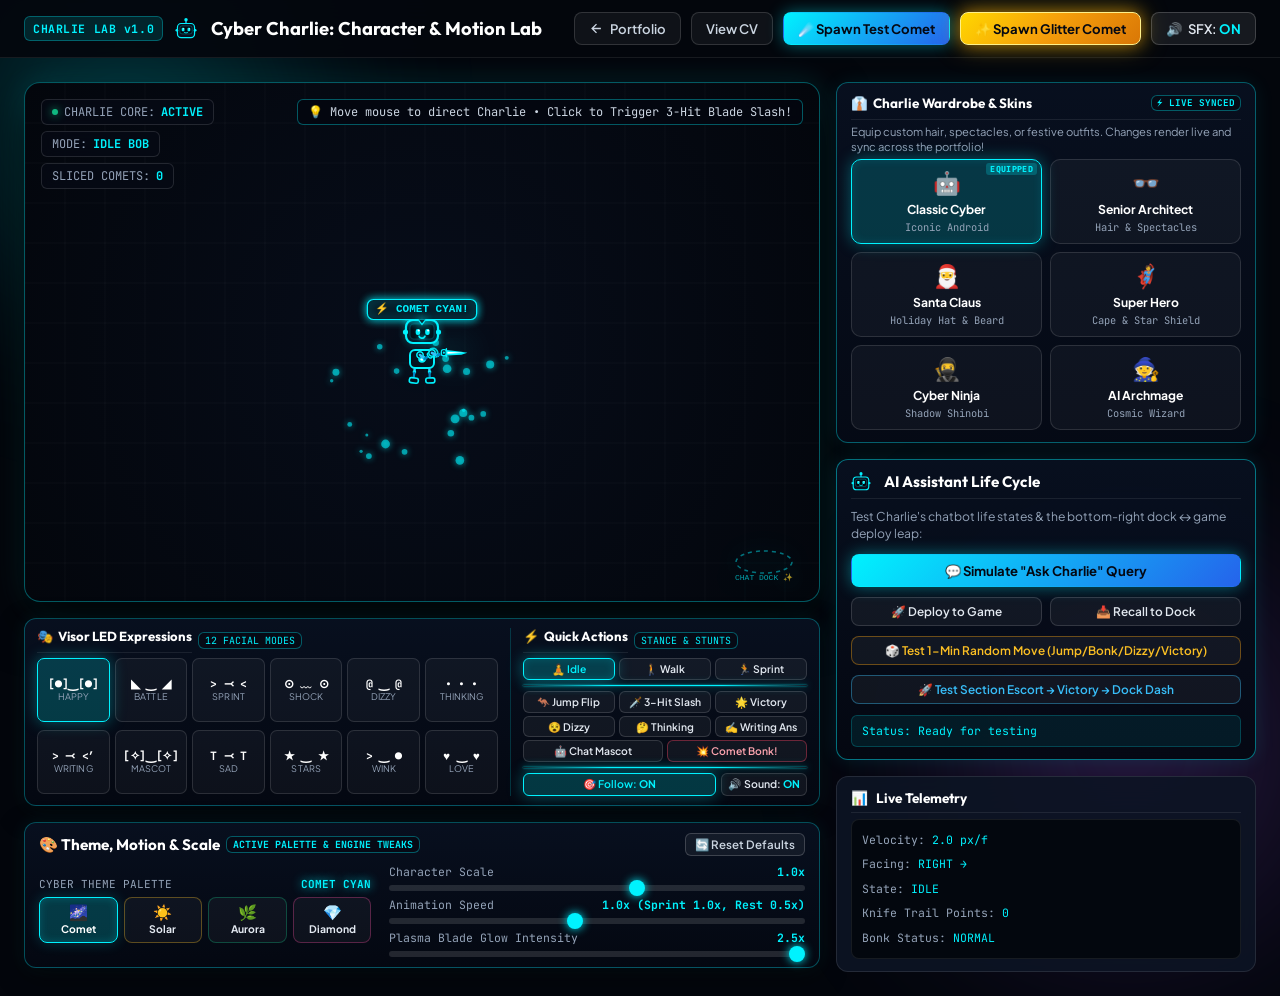
==== commit 9e99878b: "fix(game-mode): resolve Charlie disappearing on Full HD and zoom by guarding fine pointer detection " ====
--- a/charlie-lab.html
+++ b/charlie-lab.html
@@ -645,7 +645,7 @@
       display: flex;
       flex-direction: column;
       padding: 12px 14px;
-      height: 197px;
+      height: 196px;
     }
 
     #cardTelemetry h3 {
